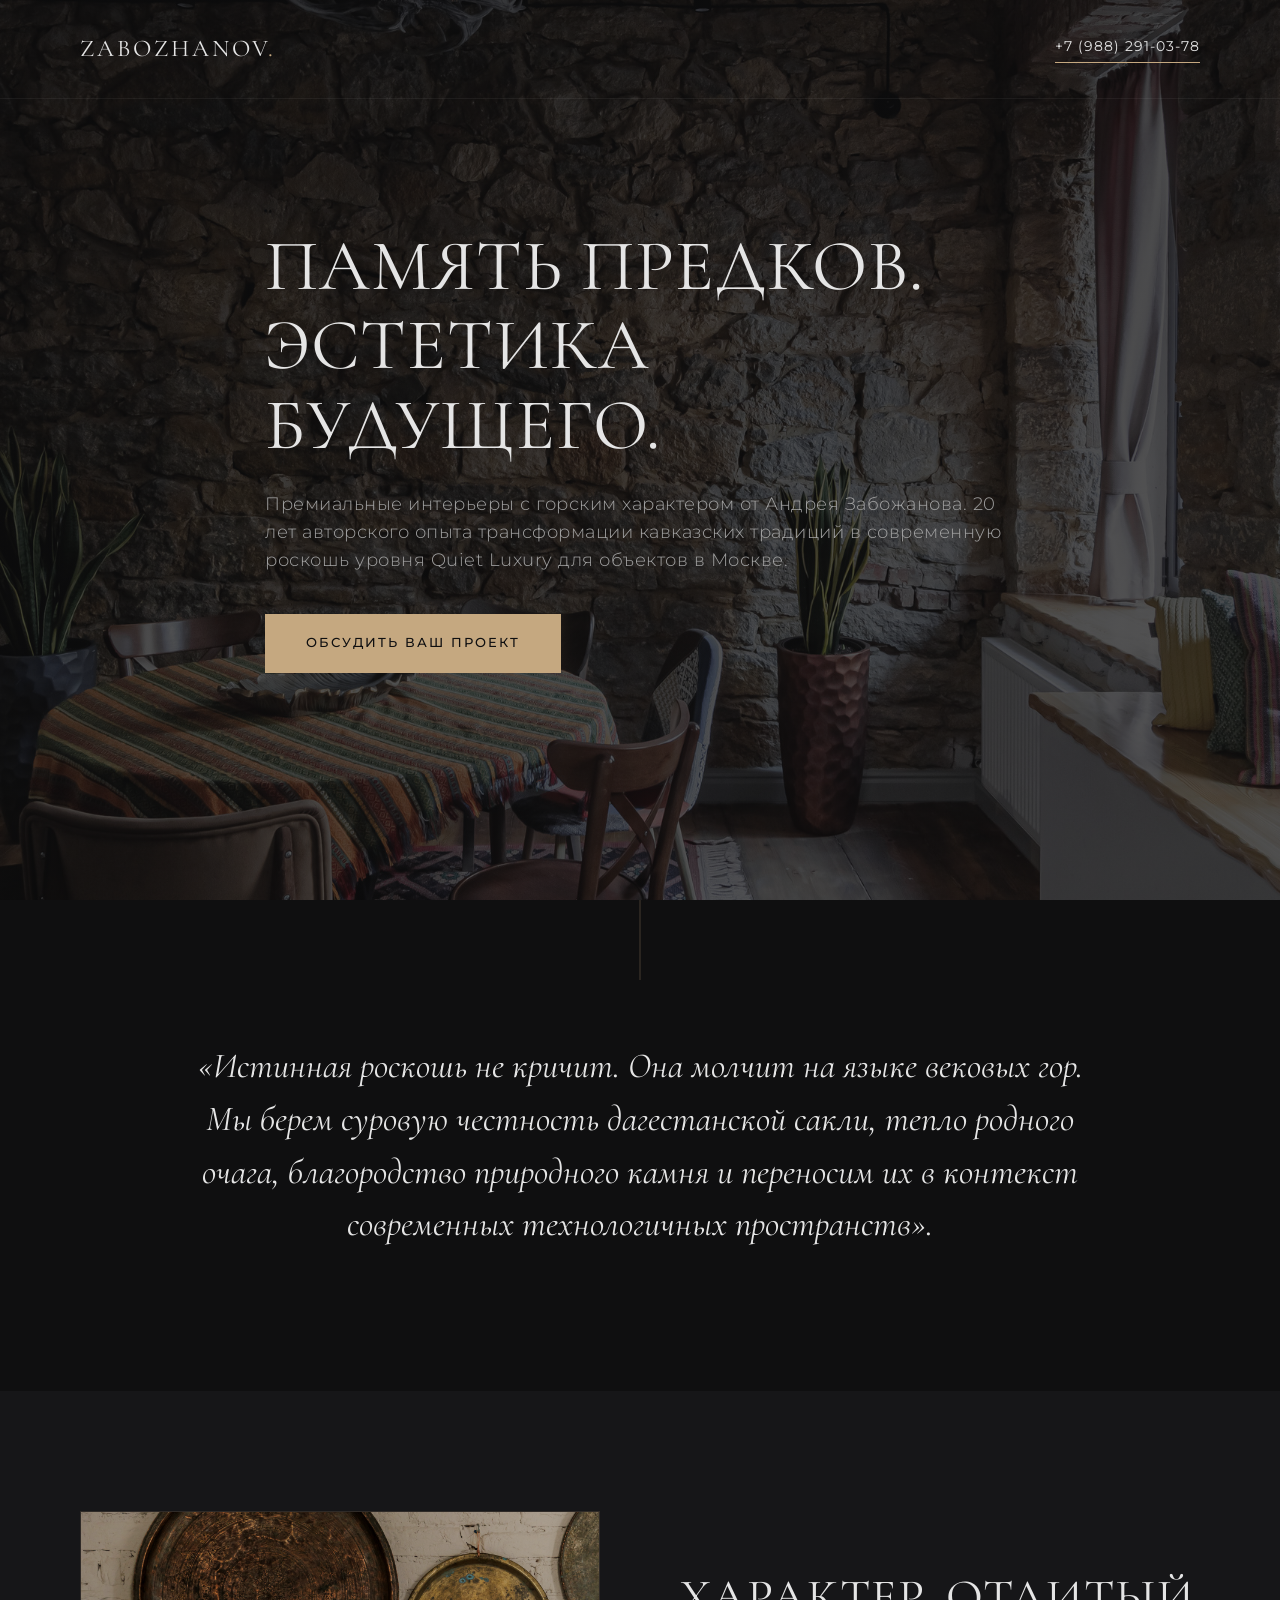
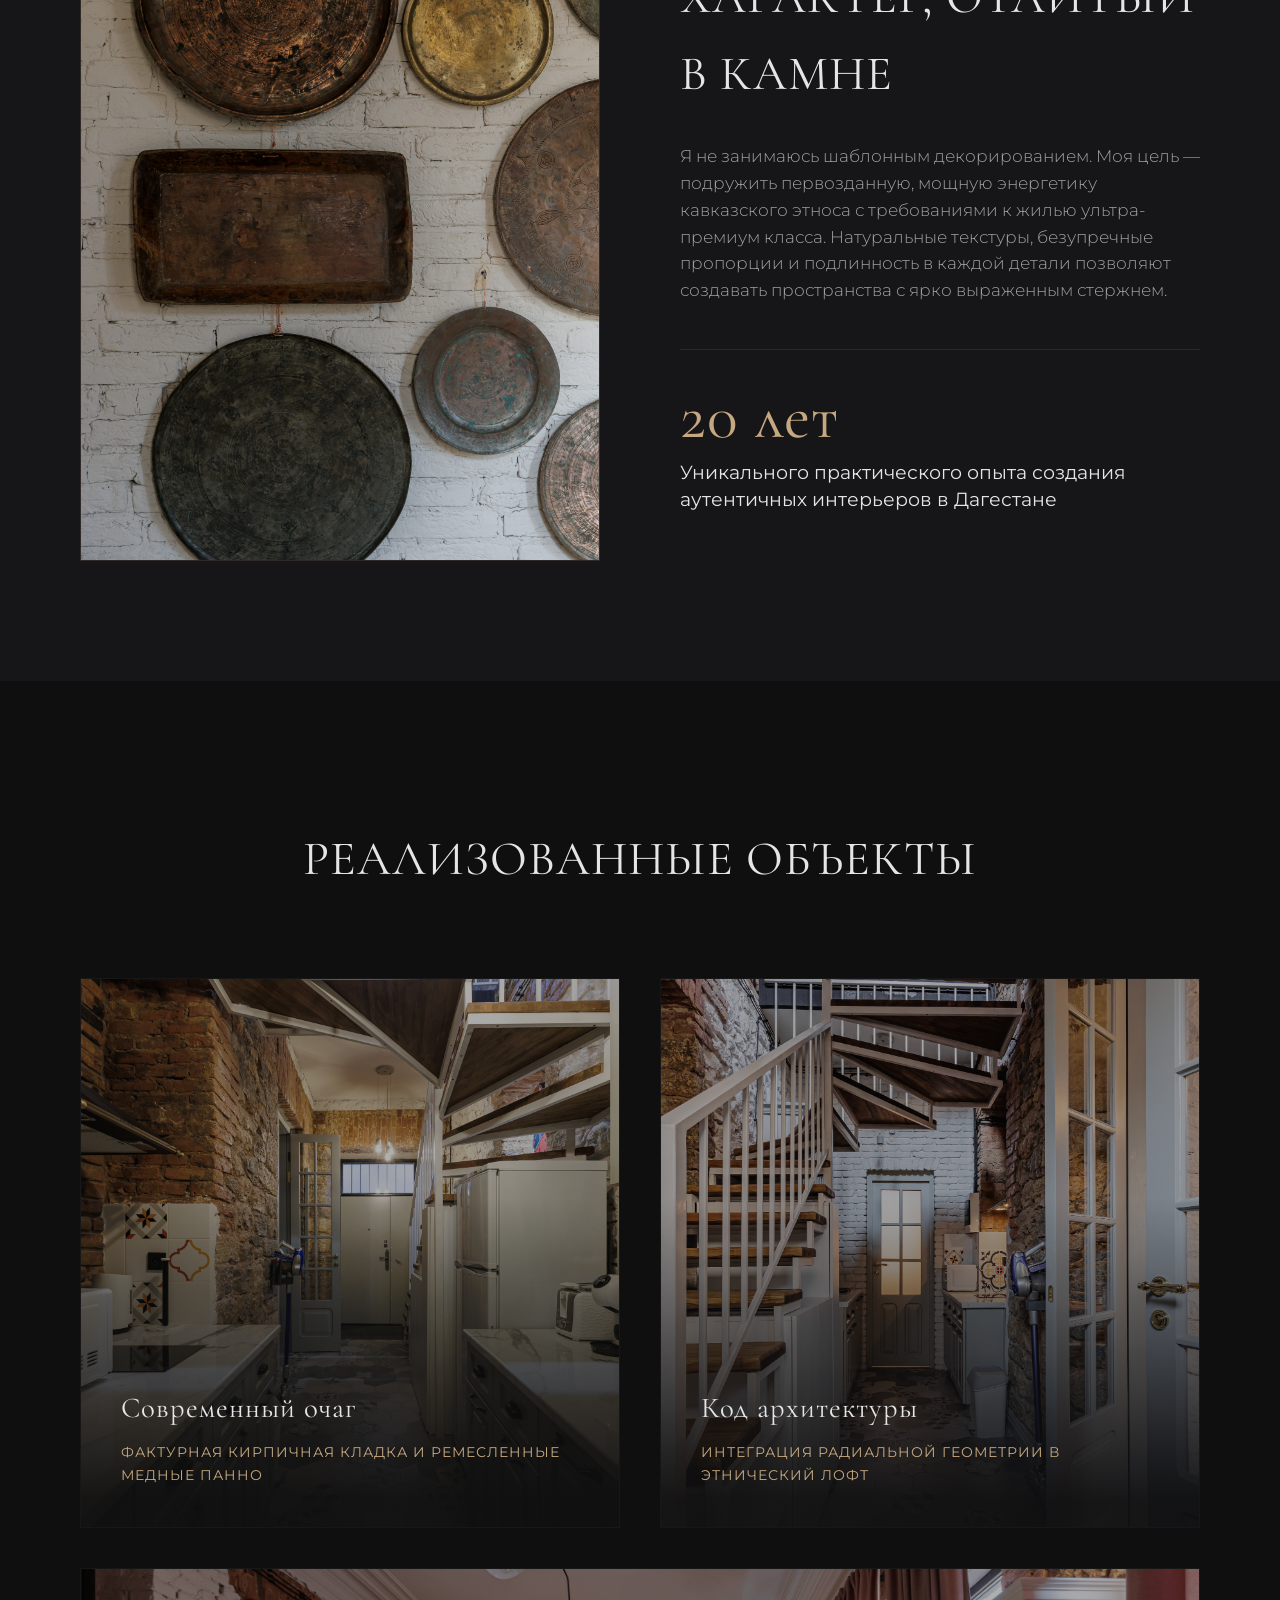
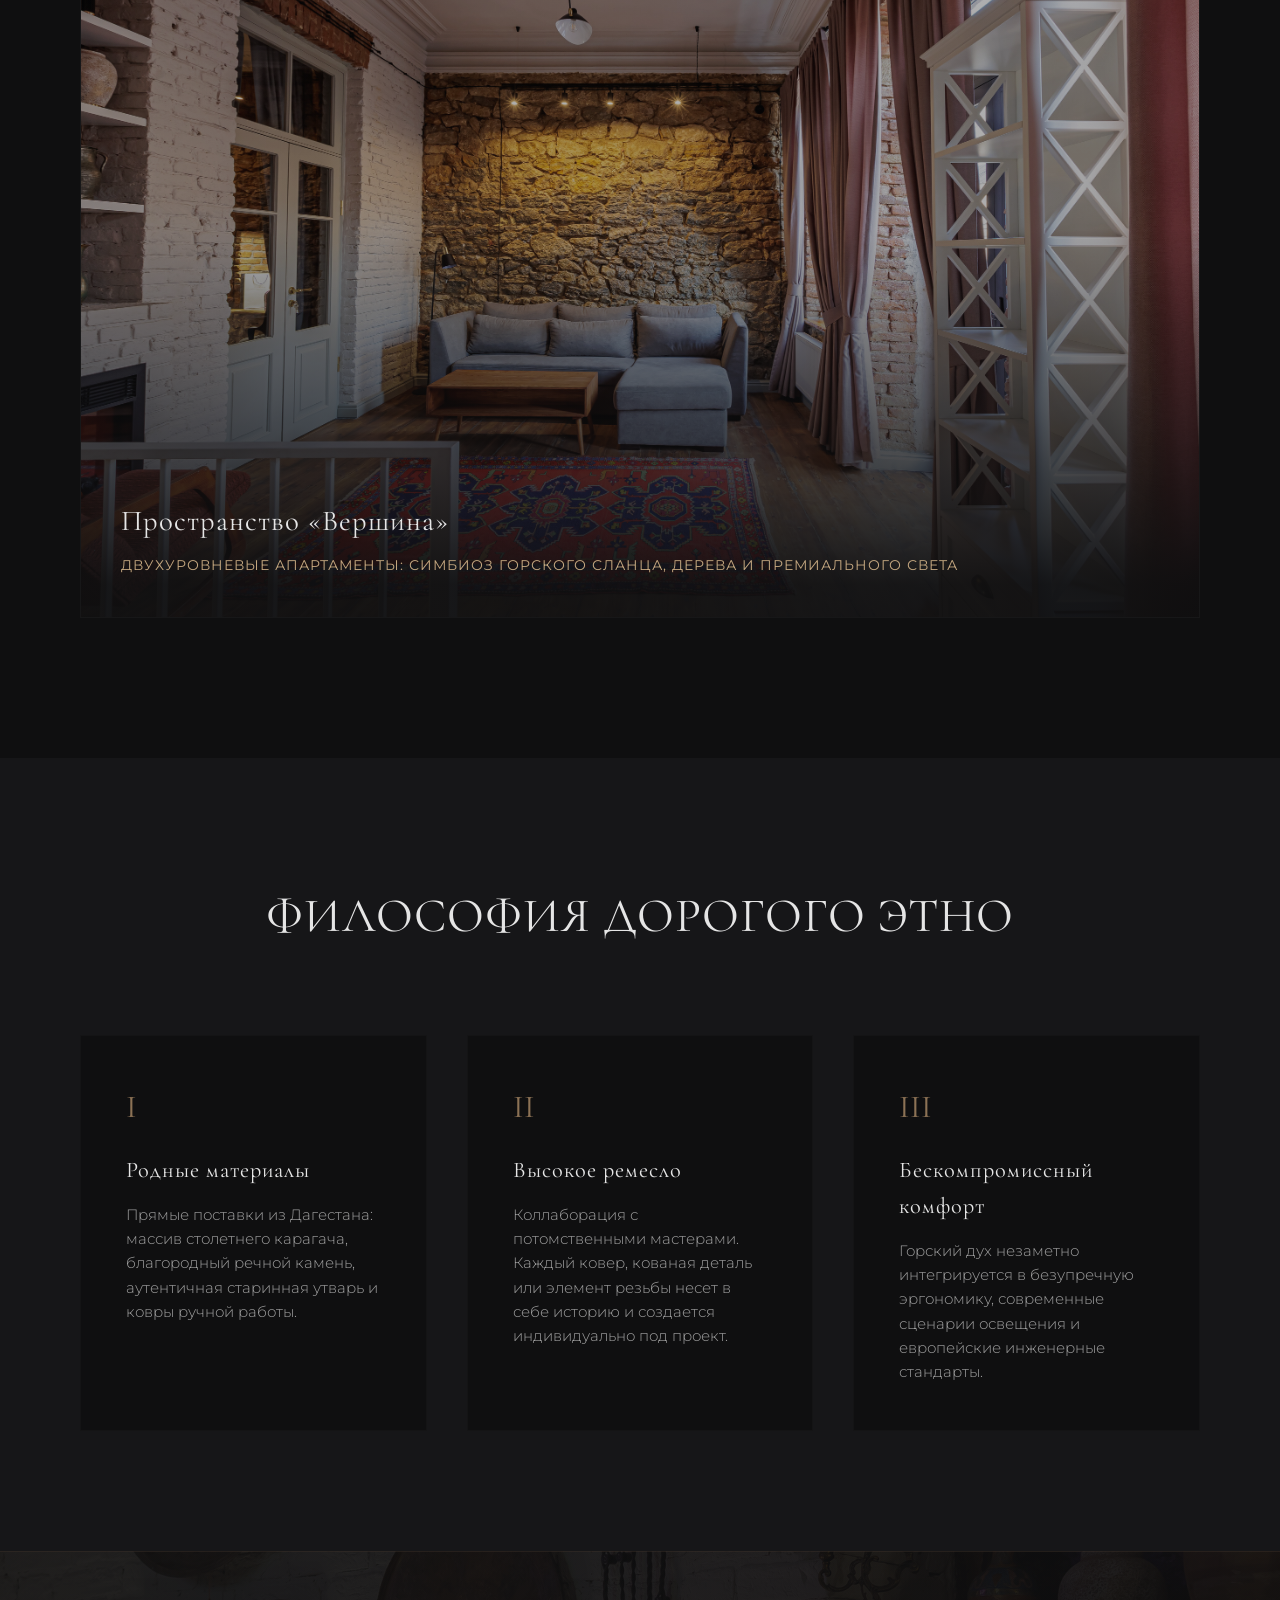
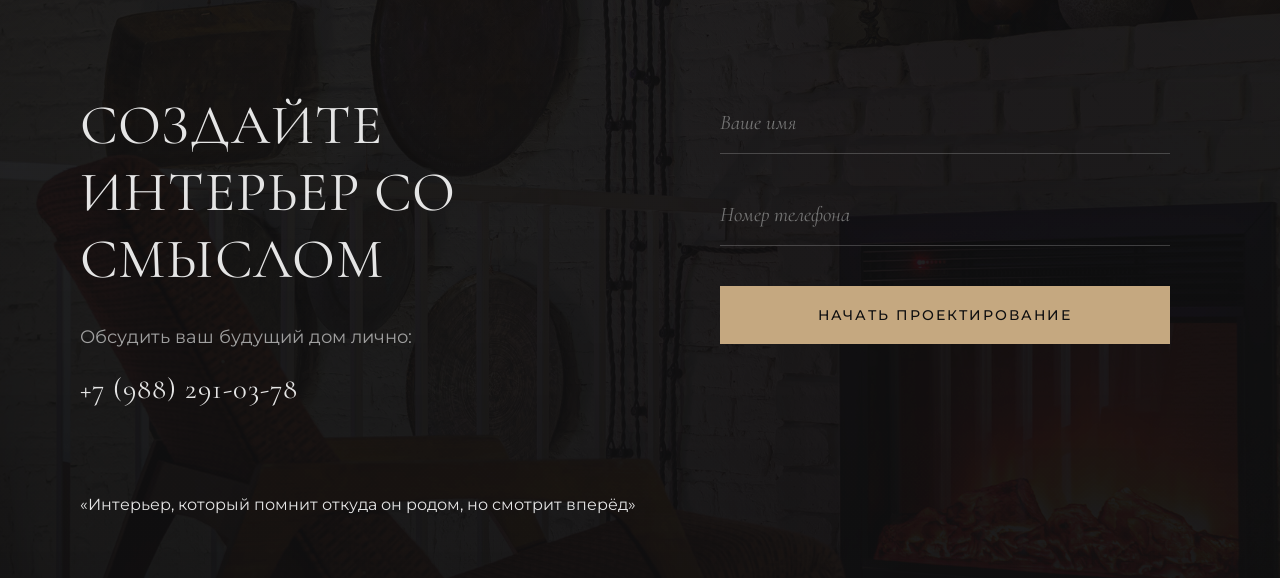
==== index.html @ fe98d7d3 "Update index.html" ====
<!DOCTYPE html>
<html lang="ru">
<head>
    <meta charset="UTF-8">
    <meta name="viewport" content="width=device-width, initial-scale=1.0">
    <title>Андрей Забожанов | Премиальные интерьеры с горским характером</title>
    <link rel="stylesheet" href="styles.css">
</head>
<body>

    <header>
        <div class="container header-container">
            <div class="logo">Zabozhanov<span>.</span></div>
            <a href="tel:+79882910378" class="nav-phone">+7 (988) 291-03-78</a>
        </div>
    </header>

    <section class="hero">
        <div class="container">
            <div class="hero-content">
                <h1>Память предков.<br>Эстетика будущего.</h1>
                <p>Премиальные интерьеры с горским характером от Андрея Забожанова. 20 лет авторского опыта трансформации кавказских традиций в современную роскошь уровня Quiet Luxury для объектов в Москве.</p>
                <a href="#contact" class="btn">Обсудить ваш проект</a>
            </div>
        </div>
    </section>

    <section class="manifesto reveal">
        <div class="container">
            <p class="manifesto-text">
                «Истинная роскошь не кричит. Она молчит на языке вековых гор. Мы берем суровую честность дагестанской сакли, тепло родного очага, благородство природного камня и переносим их в контекст современных технологичных пространств».
            </p>
        </div>
    </section>

    <section class="about reveal">
        <div class="container">
            <div class="about-grid">
                <img src="about.jpg" alt="Интерьер от Андрея Забожанова" class="about-img">
                <div class="about-info">
                    <h2>Характер, отлитый в камне</h2>
                    <p>Я не занимаюсь шаблонным декорированием. Моя цель — подружить первозданную, мощную энергетику кавказского этноса с требованиями к жилью ультра-премиум класса. Натуральные текстуры, безупречные пропорции и подлинность в каждой детали позволяют создавать пространства с ярко выраженным стержнем.</p>

                    <div class="single-stat-box">
                        <h3>20 лет</h3>
                        <p>Уникального практического опыта создания аутентичных интерьеров в Дагестане</p>
                    </div>
                </div>
            </div>
        </div>
    </section>

    <section class="portfolio reveal">
        <div class="container">
            <h2 class="section-title">Реализованные объекты</h2>
            <div class="portfolio-grid">

                <div class="portfolio-item">
                    <img src="portfolio1.jpg" alt="Зона отдыха с камином" class="portfolio-img">
                    <div class="portfolio-overlay">
                        <h3>Современный очаг</h3>
                        <p>Фактурная кирпичная кладка и ремесленные медные панно</p>
                    </div>
                </div>

                <div class="portfolio-item">
                    <img src="portfolio2.jpg" alt="Архитектурные решения" class="portfolio-img">
                    <div class="portfolio-overlay">
                        <h3>Код архитектуры</h3>
                        <p>Интеграция радиальной геометрии в этнический лофт</p>
                    </div>
                </div>

                <div class="portfolio-item wide">
                    <img src="portfolio3.jpg" alt="Премиальная гостиная этно" class="portfolio-img">
                    <div class="portfolio-overlay">
                        <h3>Пространство «Вершина»</h3>
                        <p>Двухуровневые апартаменты: симбиоз горского сланца, дерева и премиального света</p>
                    </div>
                </div>

            </div>
        </div>
    </section>

    <section class="values reveal">
        <div class="container">
            <h2 class="section-title">Философия дорогого этно</h2>
            <div class="values-grid">

                <div class="value-card">
                    <span class="value-number">I</span>
                    <h3>Родные материалы</h3>
                    <p>Прямые поставки из Дагестана: массив столетнего карагача, благородный речной камень, аутентичная старинная утварь и ковры ручной работы.</p>
                </div>

                <div class="value-card">
                    <span class="value-number">II</span>
                    <h3>Высокое ремесло</h3>
                    <p>Коллаборация с потомственными мастерами. Каждый ковер, кованая деталь или элемент резьбы несет в себе историю и создается индивидуально под проект.</p>
                </div>

                <div class="value-card">
                    <span class="value-number">III</span>
                    <h3>Бескомпромиссный комфорт</h3>
                    <p>Горский дух незаметно интегрируется в безупречную эргономику, современные сценарии освещения и европейские инженерные стандарты.</p>
                </div>

            </div>
        </div>
    </section>

    <footer id="contact">
        <div class="container">
            <div class="footer-grid">
                <div class="footer-info">
                    <h2>Создайте интерьер со смыслом</h2>
                    <div class="footer-contacts">
                        <p>Обсудить ваш будущий дом лично:</p>
                        <a href="tel:+79882910378">+7 (988) 291-03-78</a>
                    </div>
                </div>
                <div>
    <form id="premium-form" method="POST" style="max-width: 450px; margin: 0 auto;">
        
        <input type="hidden" name="access_key" value="5334822f-d3ac-469e-932e-a70b99a24fa6">
        <input type="hidden" name="subject" value="Новая заявка с этно-лендинга Забожанова">
        <input type="checkbox" name="botcheck" style="display: none;">

        <div style="margin-bottom: 30px; position: relative;">
            <input type="text" name="Имя" placeholder="Ваше имя" required
                   style="width: 100%; padding: 18px 0; background: transparent !important; border: none !important; border-bottom: 1px solid rgba(255,255,255,0.2) !important; color: #e5e5e5 !important; font-family: 'Cormorant Garamond', Georgia, serif; font-size: 1.3rem; font-style: italic; outline: none !important; box-shadow: none !important; border-radius: 0 !important;">
        </div>

        <div style="margin-bottom: 40px; position: relative;">
            <input type="tel" name="Телефон" placeholder="Номер телефона" required
                   style="width: 100%; padding: 18px 0; background: transparent !important; border: none !important; border-bottom: 1px solid rgba(255,255,255,0.2) !important; color: #e5e5e5 !important; font-family: 'Cormorant Garamond', Georgia, serif; font-size: 1.3rem; font-style: italic; outline: none !important; box-shadow: none !important; border-radius: 0 !important;">
        </div>

        <div style="margin-top: 40px;">
            <button type="submit" id="submit-btn" 
                    style="display: inline-block; width: 100%; padding: 20px 40px; background-color: #c5a880; color: #0f0f10; font-family: 'Montserrat', sans-serif; font-weight: 500; letter-spacing: 2px; text-transform: uppercase; font-size: 0.85rem; border: 1px solid #c5a880; cursor: pointer; transition: all 0.3s ease; border-radius: 0 !important;">
                Начать проектирование
            </button>
        </div>
    </form>
    
    <div id="form-result" class="form-result" style="display: none; font-size: 1.1rem; color: #c5a880; font-family: 'Cormorant Garamond', serif; border: 1px dashed #c5a880; padding: 20px; text-align: center; margin-top: 20px; letter-spacing: 1px;"></div>
</div>
            </div>
            <div class="copyright">
                «Интерьер, который помнит откуда он родом, но смотрит вперёд»
            </div>
        </div>
    </footer>
    <script src="script.js"></script>
</body>
</html>
---- styles.css ----
/* --- ПЕРЕМЕННЫЕ И ШРИФТЫ --- */

@import url('https://fonts.googleapis.com/css2?family=Cormorant+Garamond:ital,wght@0,400;0,600;1,400&family=Montserrat:wght@300;400;500&display=swap');

:root {
    --bg-dark: #0f0f10;
    --bg-light: #161618;
    --accent-gold: #c5a880;
    --accent-bronze: #8c7255;
    --text-light: #e5e5e5;
    --text-muted: #a0a0a0;
    --font-serif: 'Cormorant Garamond', Georgia, serif;
    --font-sans: 'Montserrat', sans-serif;
    --transition: all 0.6s cubic-bezier(0.25, 1, 0.5, 1);
}

/* --- ОБЩИЕ СТИЛИ --- */
* {
    box-sizing: border-box;
    margin: 0;
    padding: 0;
}

html {
    scroll-behavior: smooth;
    background-color: var(--bg-dark);
    color: var(--text-light);
    font-family: var(--font-sans);
    overflow-x: hidden;
}

body {
    line-height: 1.6;
}

h1, h2, h3 {
    font-family: var(--font-serif);
    font-weight: 400;
    letter-spacing: 1px;
}

a {
    color: inherit;
    text-decoration: none;
    transition: var(--transition);
}

.container {
    max-width: 1200px;
    margin: 0 auto;
    padding: 0 40px;
}

/* --- ЭФФЕКТ ПОЯВЛЕНИЯ ПРИ СКРОЛЛЕ --- */
.reveal {
    opacity: 0;
    transform: translateY(40px);
    transition: var(--transition);
}

.reveal.active {
    opacity: 1;
    transform: translateY(0);
}

/* --- ШАПКА САЙТА (HEADER) --- */
header {
    position: absolute;
    top: 0;
    left: 0;
    width: 100%;
    z-index: 100;
    padding: 30px 0;
    border-bottom: 1px solid rgba(255, 255, 255, 0.05);
}

.header-container {
    display: flex;
    justify-content: space-between;
    align-items: center;
}

.logo {
    font-family: var(--font-serif);
    font-size: 1.5rem;
    letter-spacing: 3px;
    text-transform: uppercase;
}

.logo span {
    color: var(--accent-gold);
}

.nav-phone {
    font-size: 0.9rem;
    letter-spacing: 1px;
    border-bottom: 1px solid var(--accent-gold);
    padding-bottom: 4px;
}

.nav-phone:hover {
    color: var(--accent-gold);
    border-color: transparent;
}

/* --- ГЛАВНЫЙ ЭКРАН (HERO) --- */
.hero {
    height: 100vh;
    min-height: 700px;
    position: relative;
    display: flex;
    align-items: center;
    background: linear-gradient(rgba(15, 15, 16, 0.75), rgba(15, 15, 16, 0.7)),
                url('hero.jpg') center/cover no-repeat;
}

.hero-content {
    max-width: 750px;
}

.hero h1 {
    font-size: 4.5rem;
    line-height: 1.1;
    margin-bottom: 25px;
    text-transform: uppercase;
}

.hero p {
    font-size: 1.1rem;
    color: var(--text-muted);
    margin-bottom: 40px;
    font-weight: 300;
    letter-spacing: 0.5px;
}

.btn {
    display: inline-block;
    padding: 18px 40px;
    background-color: var(--accent-gold);
    color: var(--bg-dark);
    font-weight: 500;
    letter-spacing: 2px;
    text-transform: uppercase;
    font-size: 0.8rem;
    border: 1px solid var(--accent-gold);
    cursor: pointer;
    transition: var(--transition);
}

.btn:hover {
    background-color: transparent;
    color: var(--accent-gold);
}

/* --- СЕКЦИЯ: МАНИФЕСТ --- */
.manifesto {
    padding: 140px 0;
    background-color: var(--bg-dark);
    text-align: center;
    position: relative;
}

.manifesto::before {
    content: "";
    position: absolute;
    top: 0;
    left: 50%;
    transform: translateX(-50%);
    width: 1px;
    height: 80px;
    background-color: rgba(197, 168, 128, 0.3);
}

.manifesto-text {
    font-family: var(--font-serif);
    font-size: 2.2rem;
    line-height: 1.5;
    max-width: 900px;
    margin: 0 auto;
    color: var(--text-light);
    font-style: italic;
}

/* --- СЕКЦИЯ: О ДИЗАЙНЕРЕ --- */
.about {
    padding: 120px 0;
    background-color: var(--bg-light);
}

.about-grid {
    display: grid;
    grid-template-columns: 1fr 1fr;
    gap: 80px;
    align-items: center;
}

.about-img {
    width: 100%;
    height: 650px;
    object-fit: cover;
    filter: contrast(105%) brightness(90%) saturate(85%);
    border: 1px solid rgba(213, 168, 128, 0.15);
}

.about-info h2 {
    font-size: 3rem;
    margin-bottom: 30px;
    text-transform: uppercase;
}

.about-info p {
    color: var(--text-muted);
    margin-bottom: 45px;
    font-size: 1.05rem;
    font-weight: 300;
}

/* КРУПНЫЙ БЛОК ОПЫТА */
.single-stat-box {
    border-top: 1px solid rgba(255, 255, 255, 0.08);
    padding-top: 35px;
}

.single-stat-box h3 {
    font-size: 4rem;
    color: var(--accent-gold);
    line-height: 1;
    margin-bottom: 10px;
}

.single-stat-box p {
    font-size: 1.2rem;
    color: var(--text-light);
    line-height: 1.4;
    font-weight: 400;
    margin-bottom: 0;
}

/* --- СЕКЦИЯ: ПОРТФОЛИО (ГАЛЕРЕЯ) --- */
.portfolio {
    padding: 140px 0;
    background-color: var(--bg-dark);
}

.section-title {
    font-size: 3rem;
    text-align: center;
    text-transform: uppercase;
    margin-bottom: 80px;
}

.portfolio-grid {
    display: grid;
    grid-template-columns: repeat(2, 1fr);
    gap: 40px;
}

.portfolio-item {
    position: relative;
    overflow: hidden;
    height: 550px;
    border: 1px solid rgba(255,255,255,0.03);
}

.portfolio-item.wide {
    grid-column: span 2;
    height: 650px;
}

.portfolio-img {
    width: 100%;
    height: 100%;
    object-fit: cover;
    filter: brightness(85%) saturate(90%);
    transition: var(--transition);
}

.portfolio-overlay {
    position: absolute;
    top: 0;
    left: 0;
    width: 100%;
    height: 100%;
    background: linear-gradient(to top, rgba(15,15,16,0.95) 5%, rgba(15,15,16,0.2) 60%);
    display: flex;
    flex-direction: column;
    justify-content: flex-end;
    padding: 40px;
}

.portfolio-item:hover .portfolio-img {
    transform: scale(1.03);
    filter: brightness(95%) saturate(100%);
}

.portfolio-overlay h3 {
    font-size: 1.8rem;
    margin-bottom: 10px;
}

.portfolio-overlay p {
    font-size: 0.9rem;
    color: var(--accent-gold);
    text-transform: uppercase;
    letter-spacing: 1px;
}

/* --- СЕКЦИЯ: ЦЕННОСТИ --- */
.values {
    padding: 120px 0;
    background-color: var(--bg-light);
}

.values-grid {
    display: grid;
    grid-template-columns: repeat(3, 1fr);
    gap: 40px;
}

.value-card {
    padding: 45px;
    border: 1px solid rgba(255, 255, 255, 0.02);
    background-color: var(--bg-dark);
    transition: var(--transition);
}

.value-card:hover {
    border-color: var(--accent-gold);
}

.value-number {
    font-family: var(--font-serif);
    font-size: 2rem;
    color: var(--accent-bronze);
    margin-bottom: 20px;
    display: block;
}

.value-card h3 {
    font-size: 1.4rem;
    margin-bottom: 15px;
    letter-spacing: 1px;
}

.value-card p {
    color: var(--text-muted);
    font-size: 0.95rem;
    font-weight: 300;
}

/* --- СЕКЦИЯ: КОНТАКТЫ И ФУТЕР --- */
footer {
    padding: 140px 0 60px 0;
    background: linear-gradient(rgba(15, 15, 16, 0.9), rgba(15, 15, 16, 0.95)),
                url('footer_bg.jpg') center/cover no-repeat;
    border-top: 1px solid rgba(213, 168, 128, 0.1);
}

.footer-grid {
    display: grid;
    grid-template-columns: 1fr 1fr;
    gap: 100px;
    margin-bottom: 80px;
}

.footer-info h2 {
    font-size: 3.5rem;
    line-height: 1.2;
    margin-bottom: 30px;
    text-transform: uppercase;
}

.footer-contacts p {
    font-size: 1.1rem;
    margin-bottom: 15px;
    color: var(--text-muted);
}

.footer-contacts a {
    color: var(--text-light);
    font-size: 1.8rem;
    font-family: var(--font-serif);
    letter-spacing: 1px;
}

.footer-contacts a:hover {
    color: var(--accent-gold);
}

/* ФОРМА ОБРАТНОЙ СВЯЗИ */
.form-group {
    margin-bottom: 18px;
}

.form-input {
    width: 100%;
    min-height: 58px;
    padding: 16px 18px;
    border: 1px solid rgba(197, 168, 128, 0.45);
    border-radius: 0;
    background: rgba(15, 15, 16, 0.55);
    color: var(--text-light);
    font-family: var(--font-sans);
    font-size: 1rem;
    font-weight: 300;
    letter-spacing: 0.4px;
    outline: none;
    transition: var(--transition);
}

.form-input::placeholder {
    color: rgba(229, 229, 229, 0.62);
}

.form-input:focus {
    border-color: var(--accent-gold);
    background: rgba(15, 15, 16, 0.82);
}

.footer-grid form .btn {
    width: 100%;
    text-align: center;
}

.form-result {
    margin-top: 20px;
    color: var(--accent-gold);
    font-size: 0.95rem;
}

.botcheck {
    display: none;
}

.form-submit-group {
    margin-top: 40px;
}

/* --- АДАПТИВНОСТЬ ПОД МОБИЛЬНЫЕ --- */
@media (max-width: 992px) {
    .about-grid, .footer-grid {
        grid-template-columns: 1fr;
        gap: 50px;
    }
    .portfolio-grid {
        grid-template-columns: 1fr;
    }
    .portfolio-item.wide {
        grid-column: span 1;
        height: 550px;
    }
    .values-grid {
        grid-template-columns: 1fr;
        gap: 20px;
    }
    .hero h1 {
        font-size: 2.8rem;
    }
    .manifesto-text {
        font-size: 1.6rem;
    }
    .about-img {
        height: 450px;
    }
    .footer-info h2 {
        font-size: 2.5rem;
    }
    .single-stat-box h3 {
        font-size: 3.5rem;
    }
}
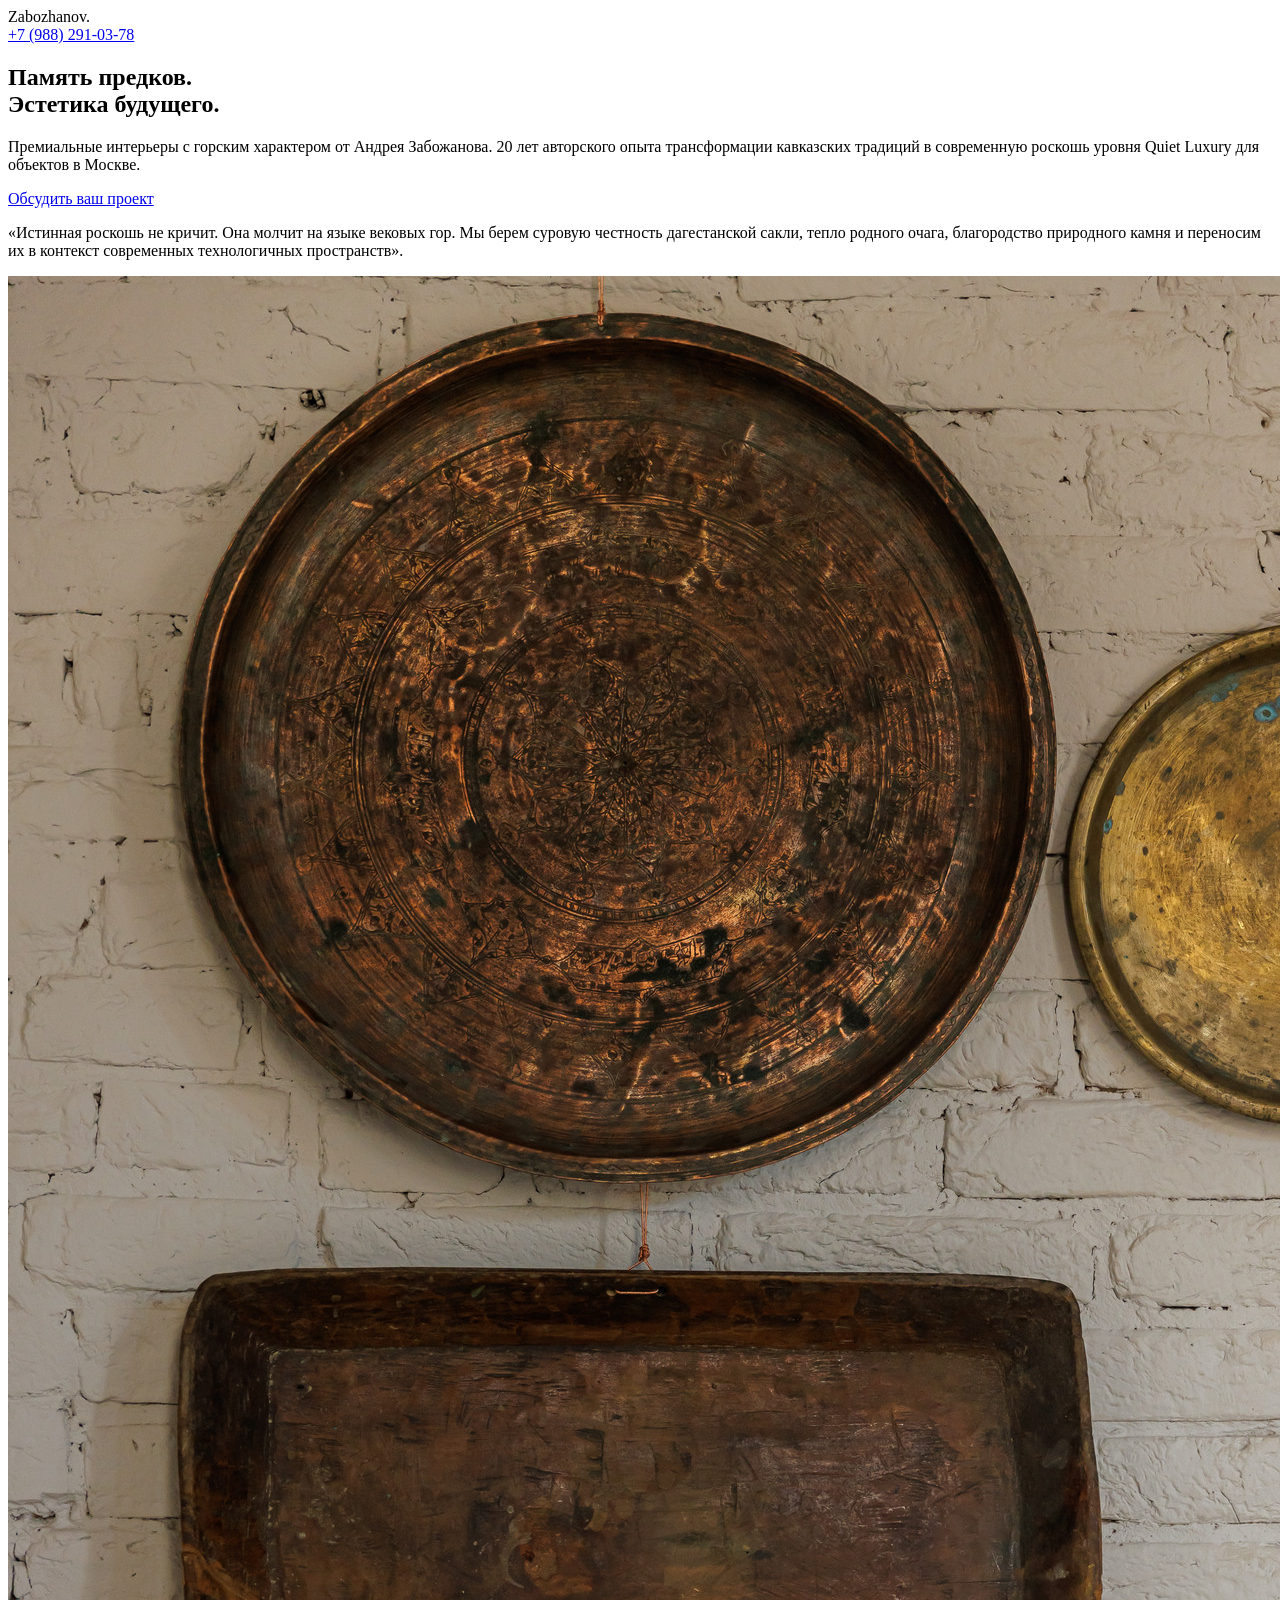
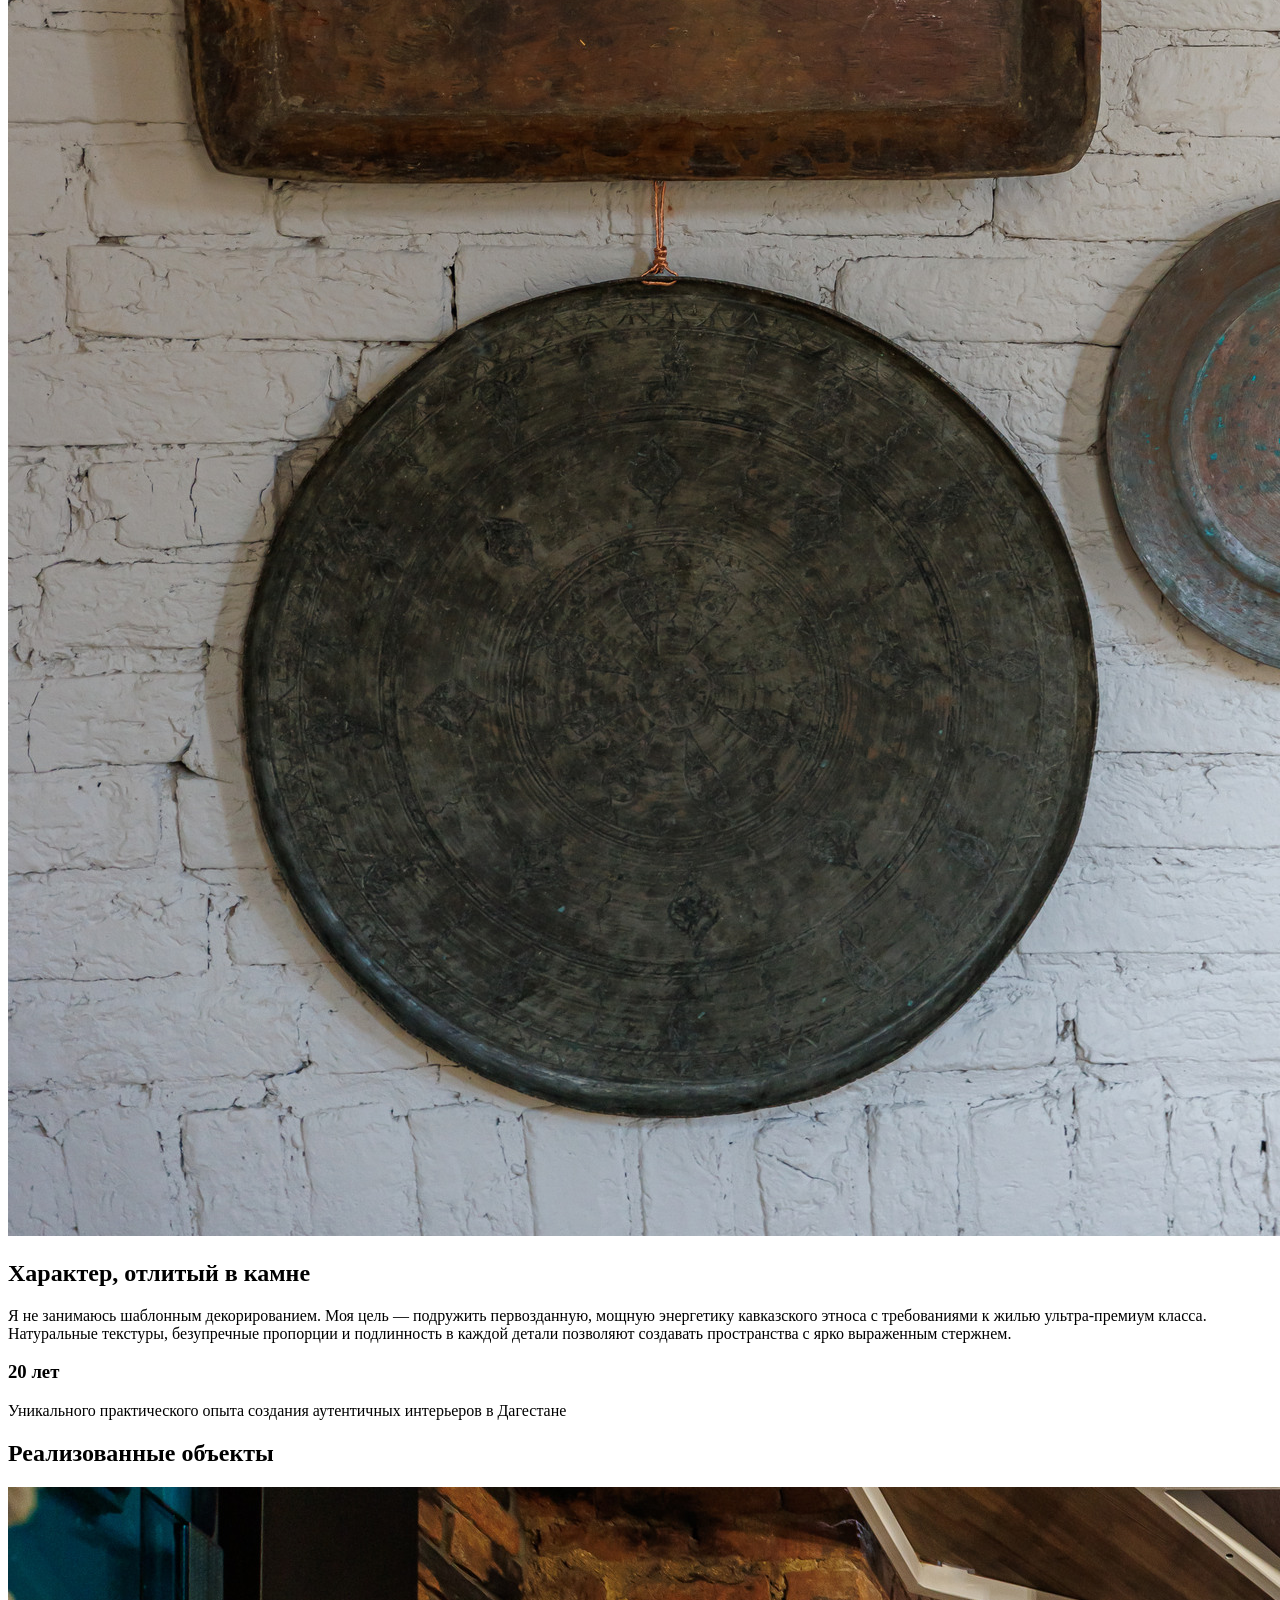
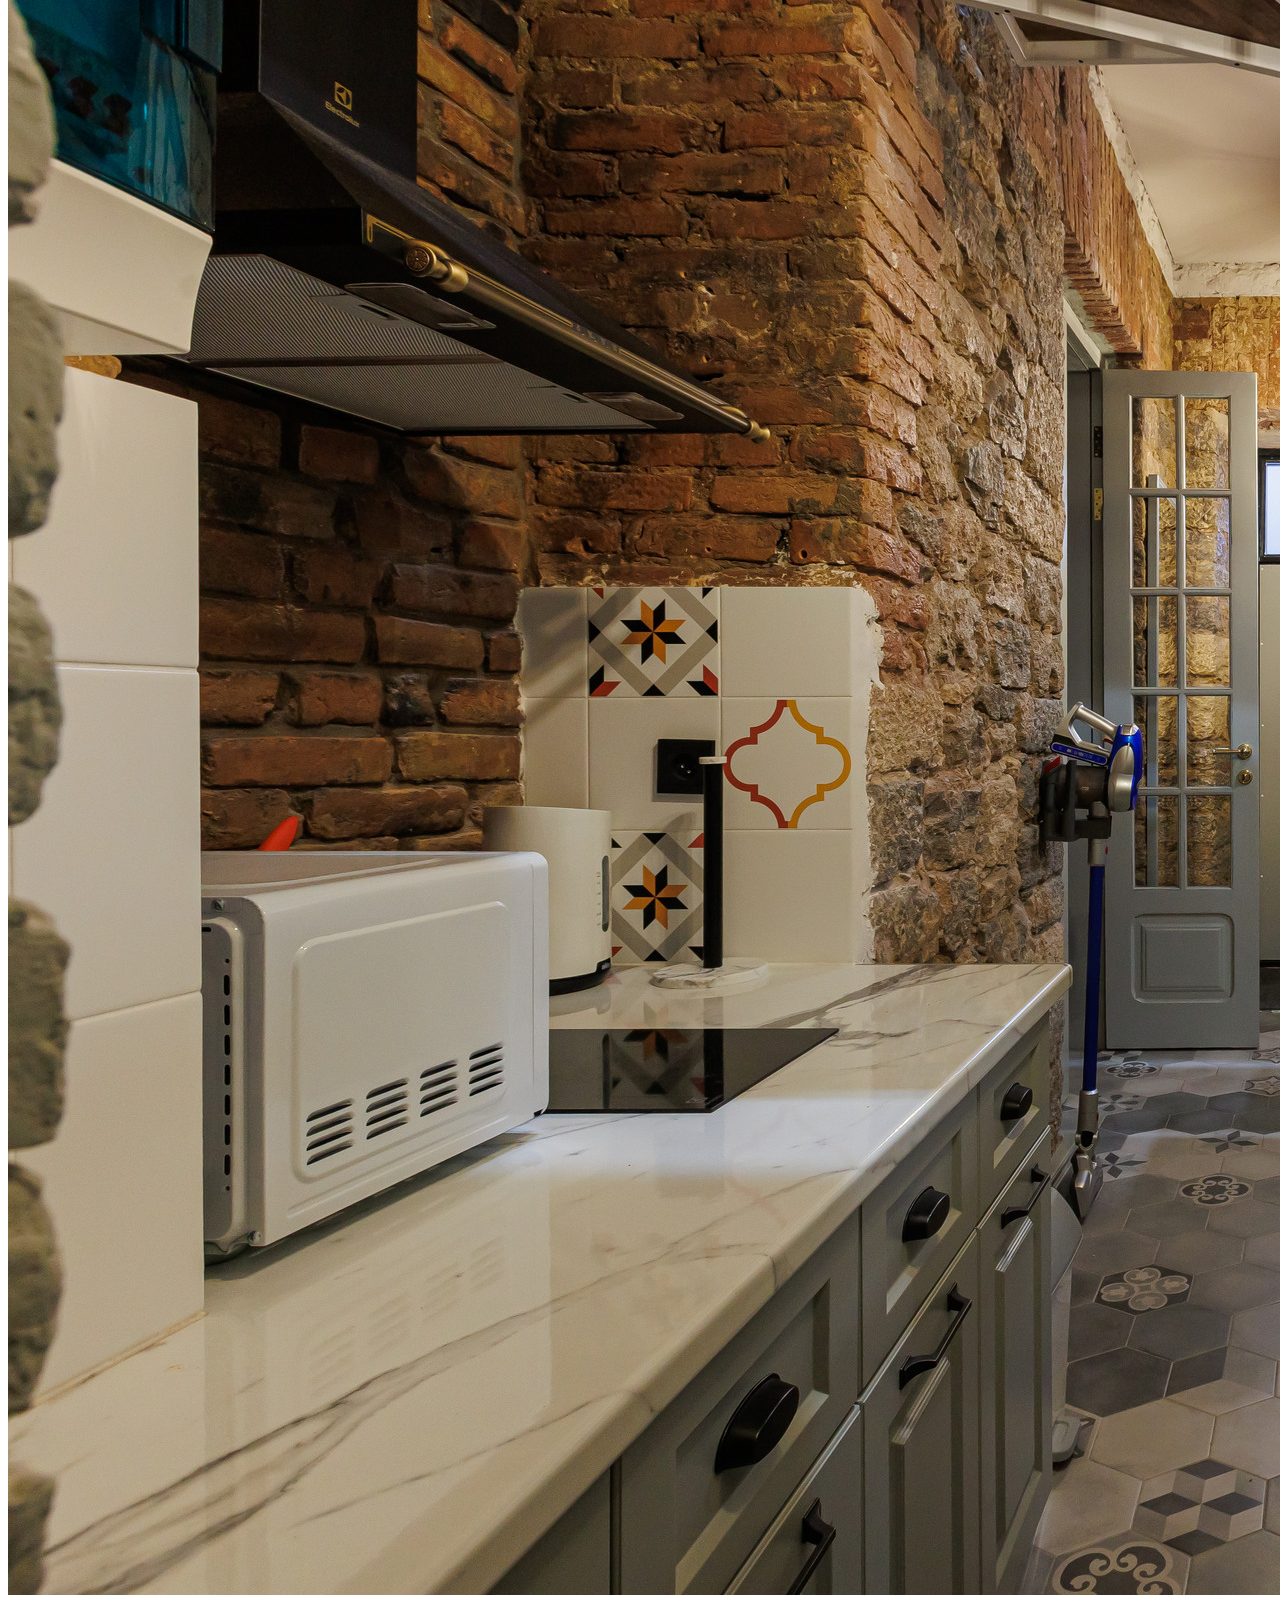
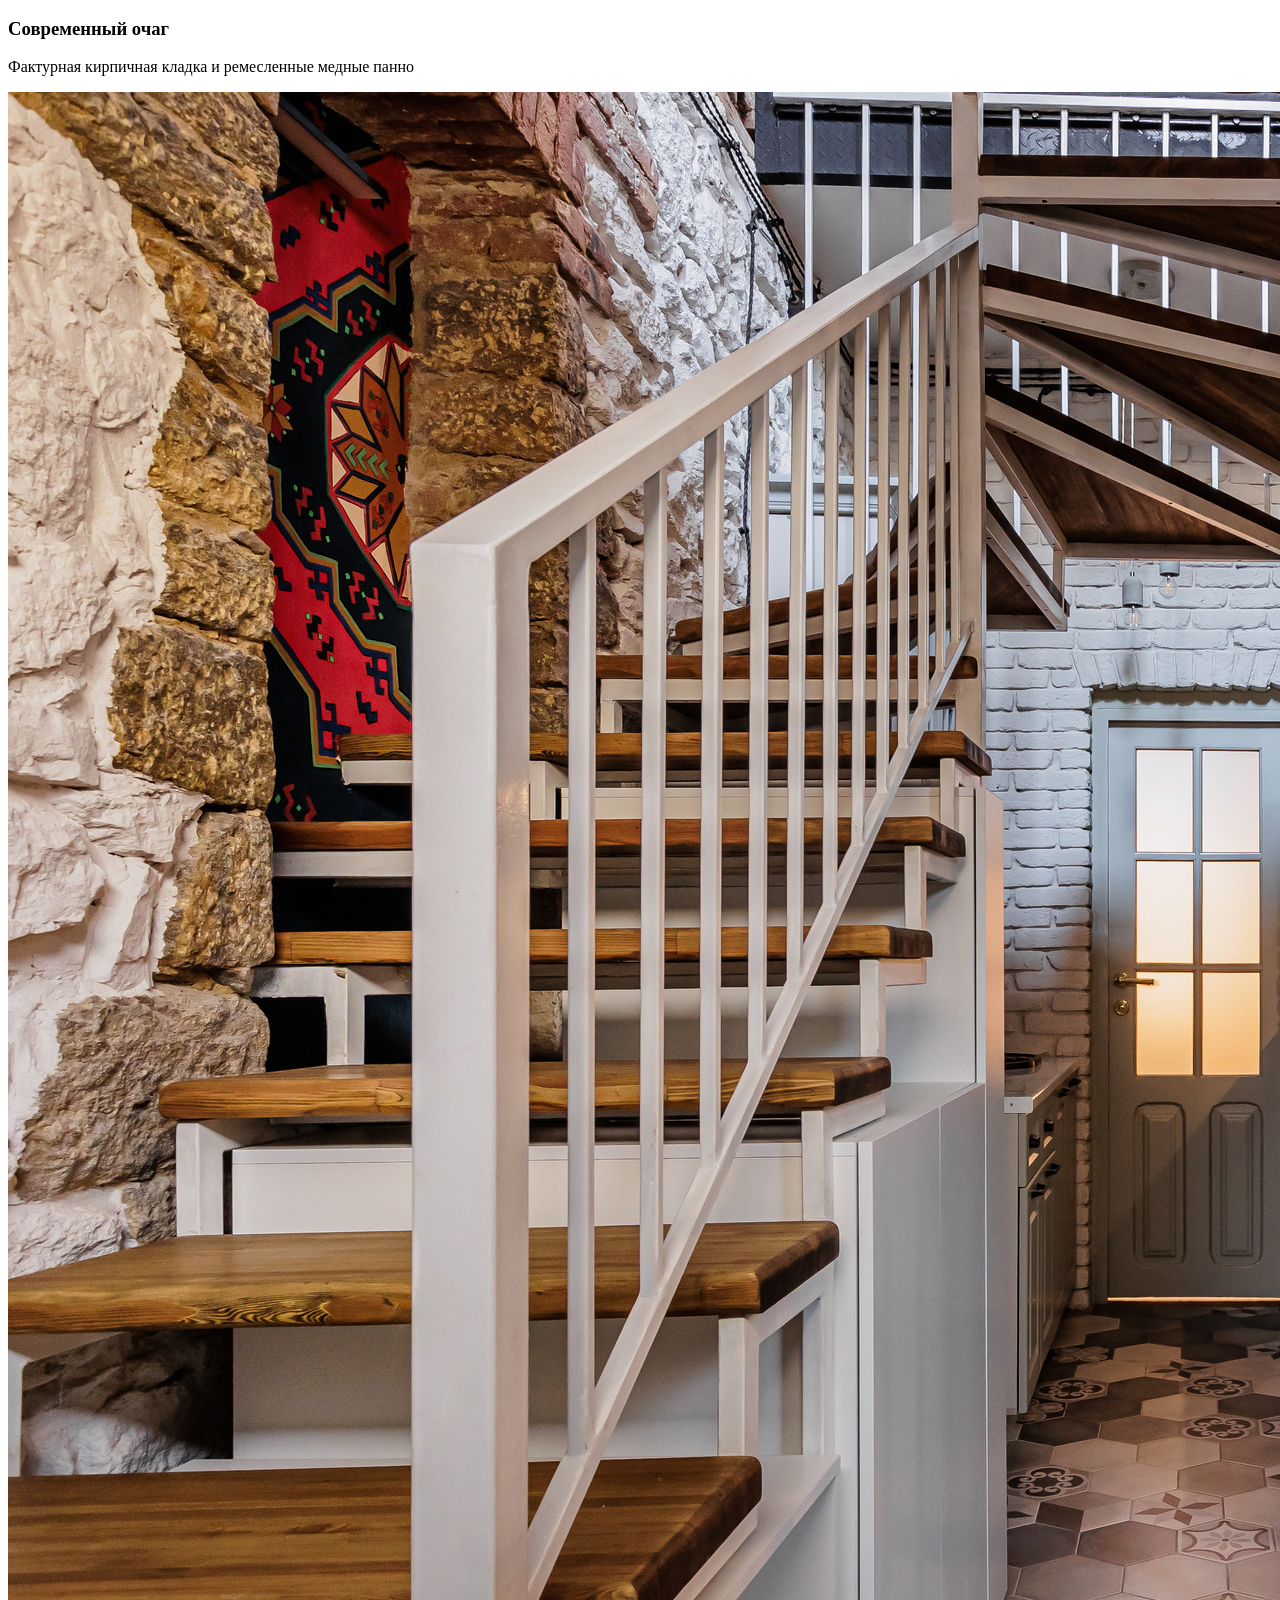
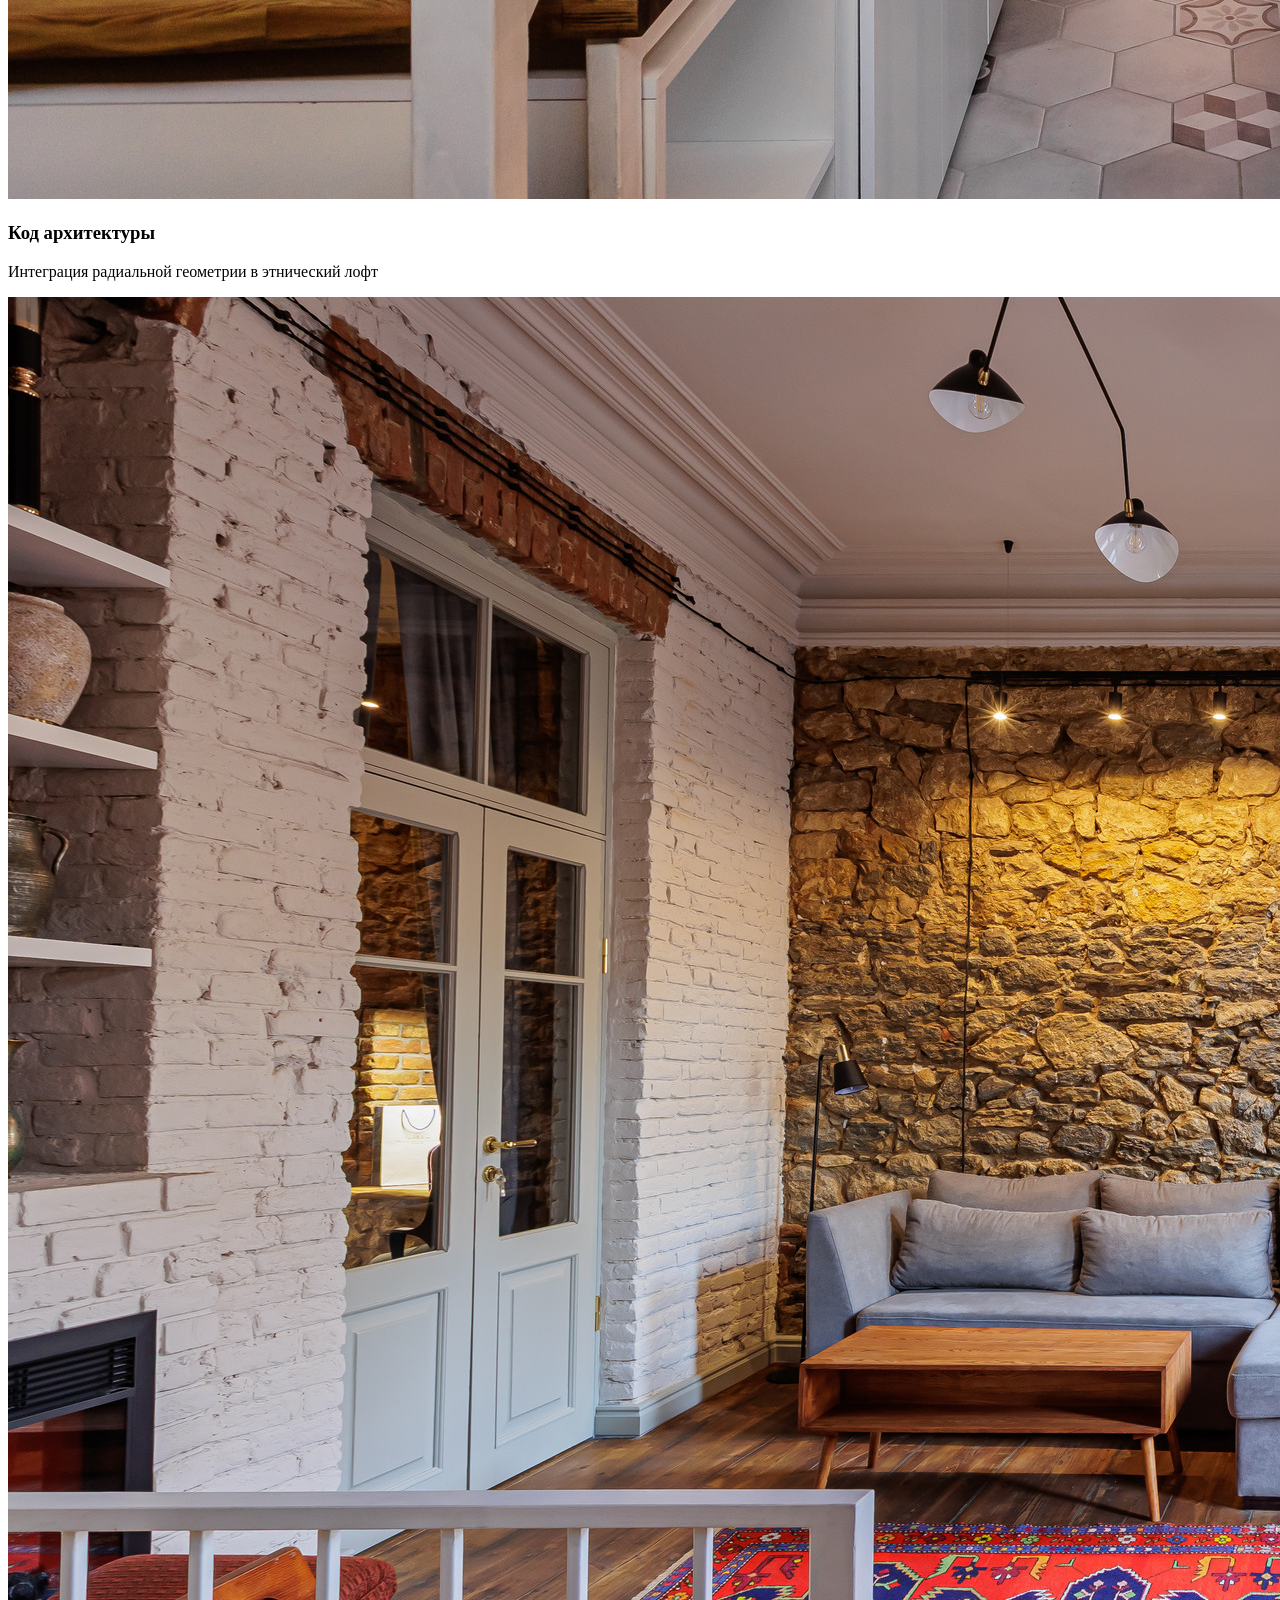
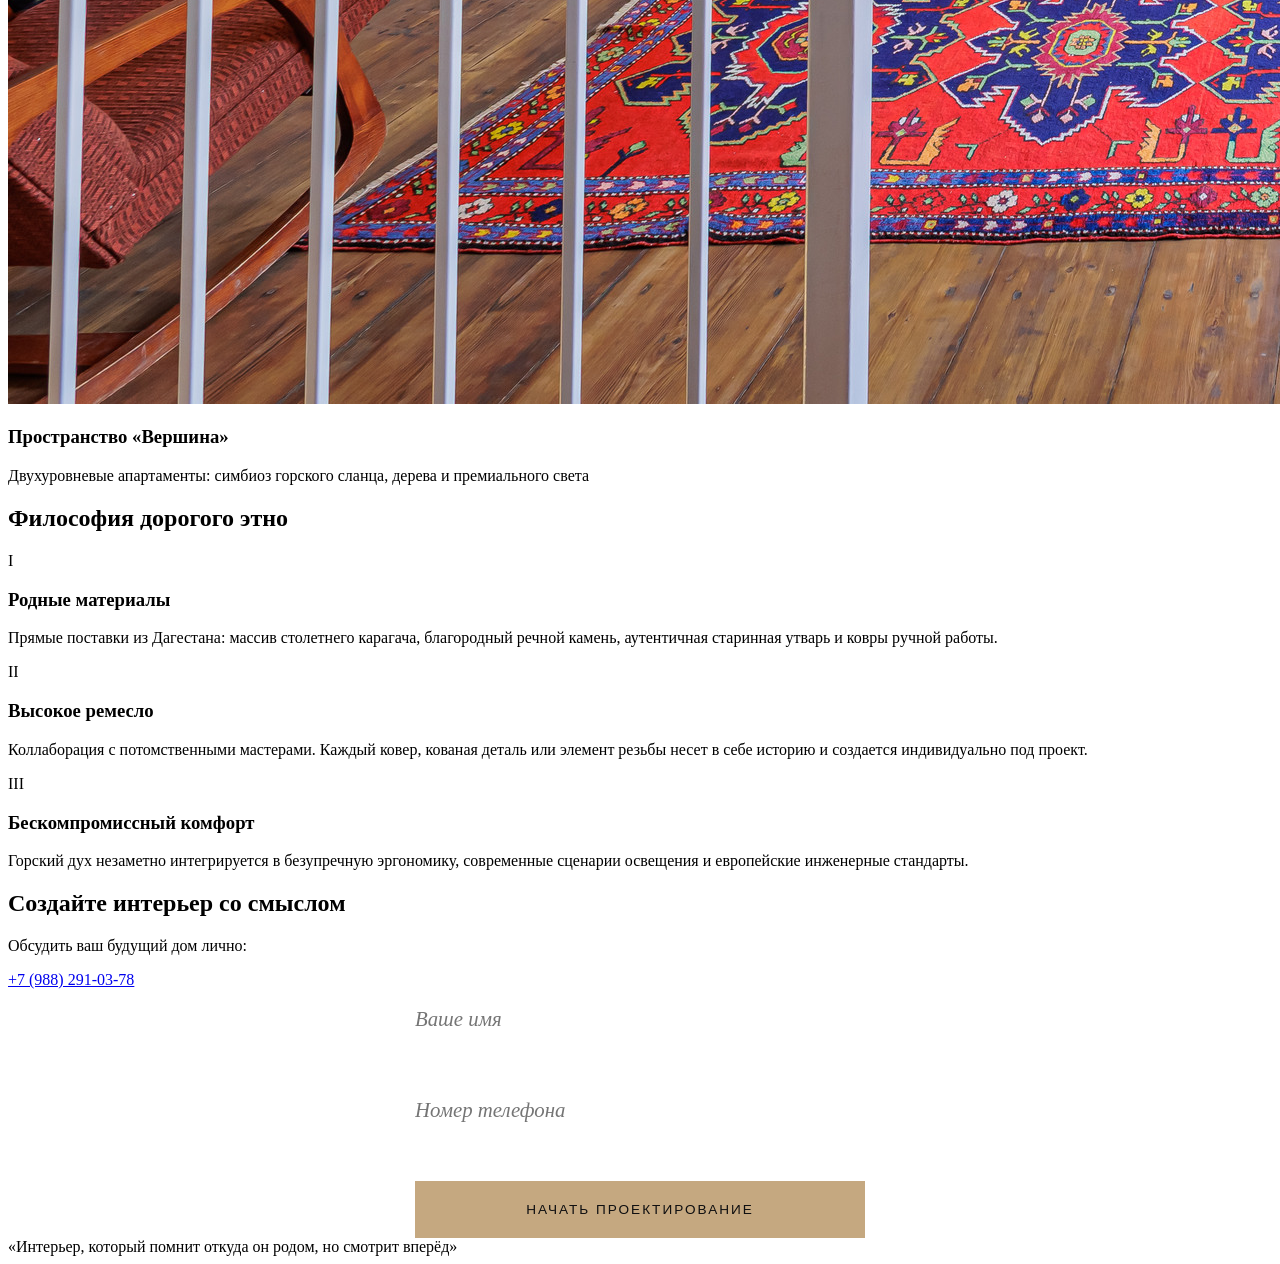
==== commit aa0ebeb1: "Update index.html" ====
--- a/index.html
+++ b/index.html
@@ -1,10 +1,13 @@
 <!DOCTYPE html>
 <html lang="ru">
 <head>
-    <meta charset="UTF-8">
-    <meta name="viewport" content="width=device-width, initial-scale=1.0">
-    <title>Андрей Забожанов | Премиальные интерьеры с горским характером</title>
-    <link rel="stylesheet" href="styles.css">
+   <meta property="og:type" content="website">
+    <meta property="og:url" content="https://design.great05.ru/">
+    <meta property="og:title" content="Андрей Забожанов | Премиальные интерьеры с горским характером">
+    <meta property="og:description" content="Интерьер, который помнит откуда он родом, но смотрит вперёд. 20 лет авторского опыта. Реализованные объекты в Москве и Дагестане.">
+    <meta property="og:image" content="https://design.great05.ru/about.jpg">
+    <meta property="og:image:width" content="1200">
+    <meta property="og:image:height" content="630">
 </head>
 <body>
 
@@ -120,7 +123,7 @@
                         <a href="tel:+79882910378">+7 (988) 291-03-78</a>
                     </div>
                 </div>
-                <div>
+<div>
     <form id="premium-form" method="POST" style="max-width: 450px; margin: 0 auto;">
         
         <input type="hidden" name="access_key" value="5334822f-d3ac-469e-932e-a70b99a24fa6">
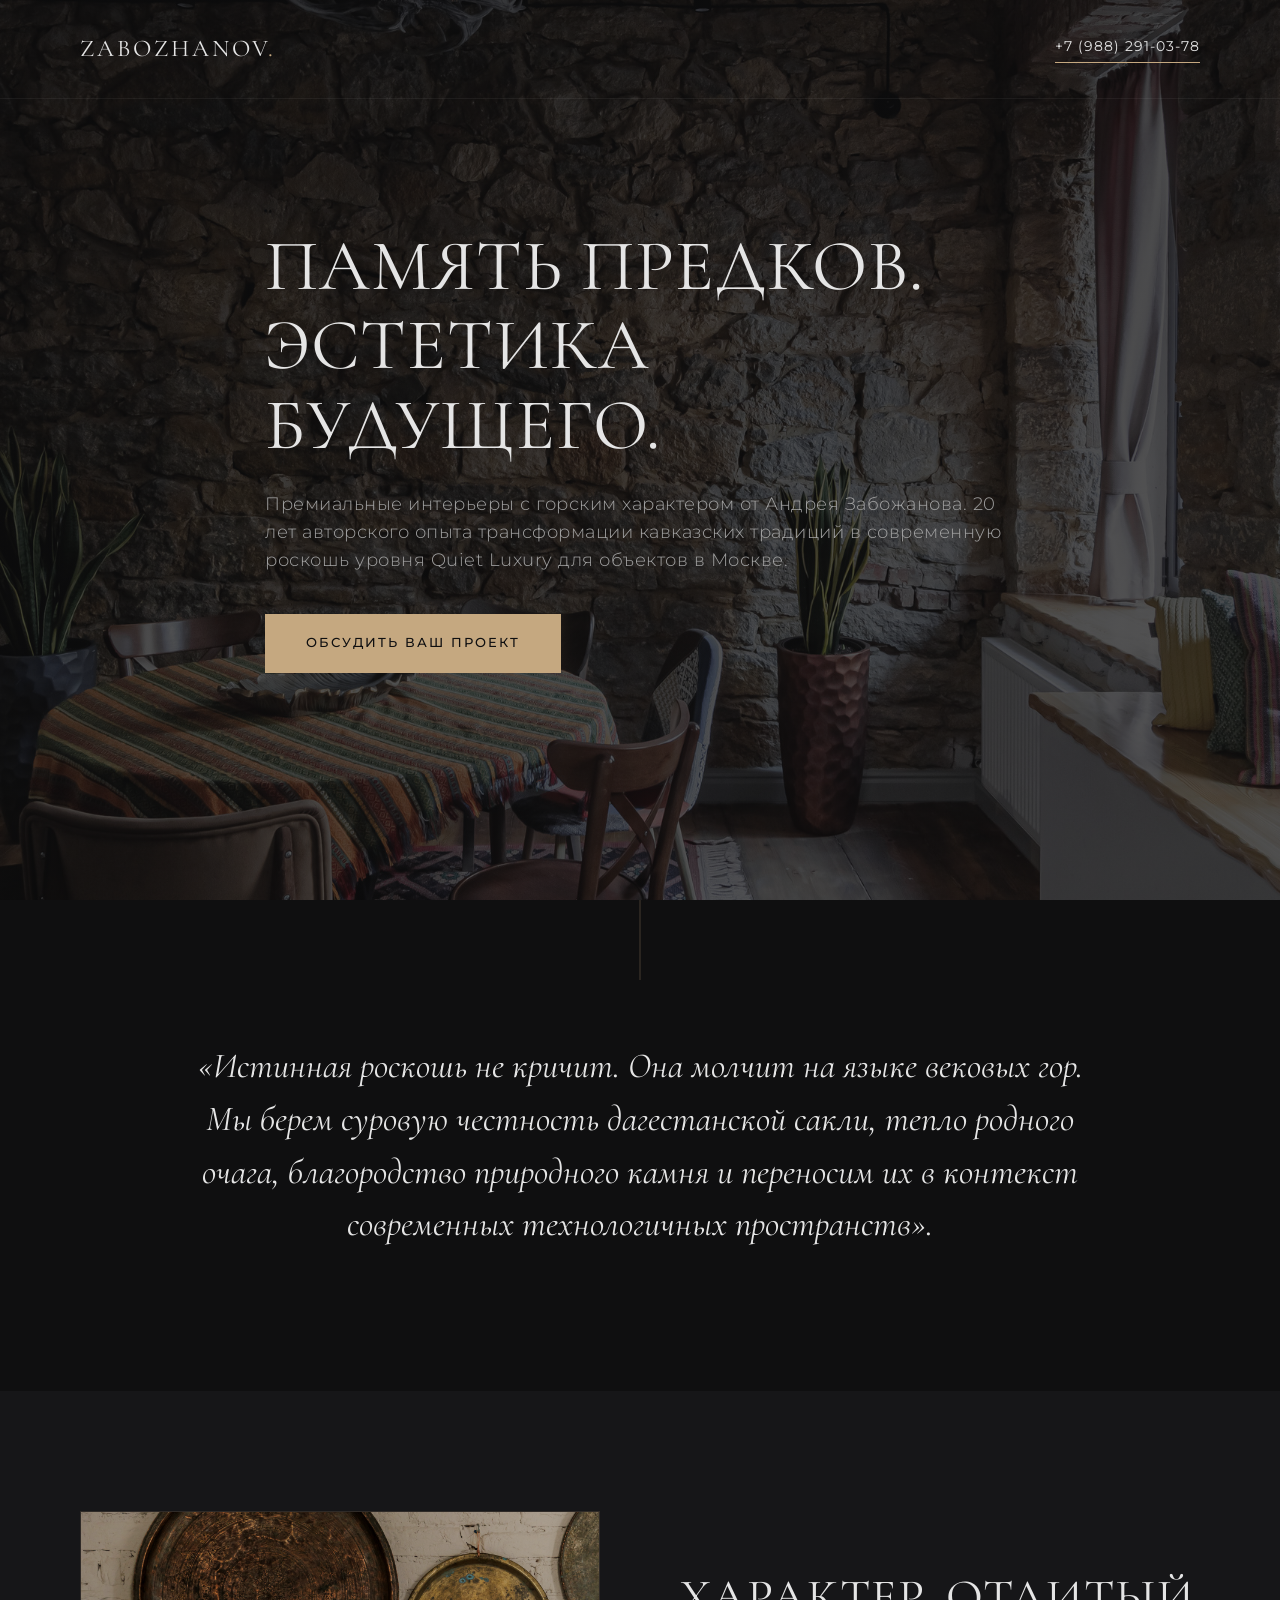
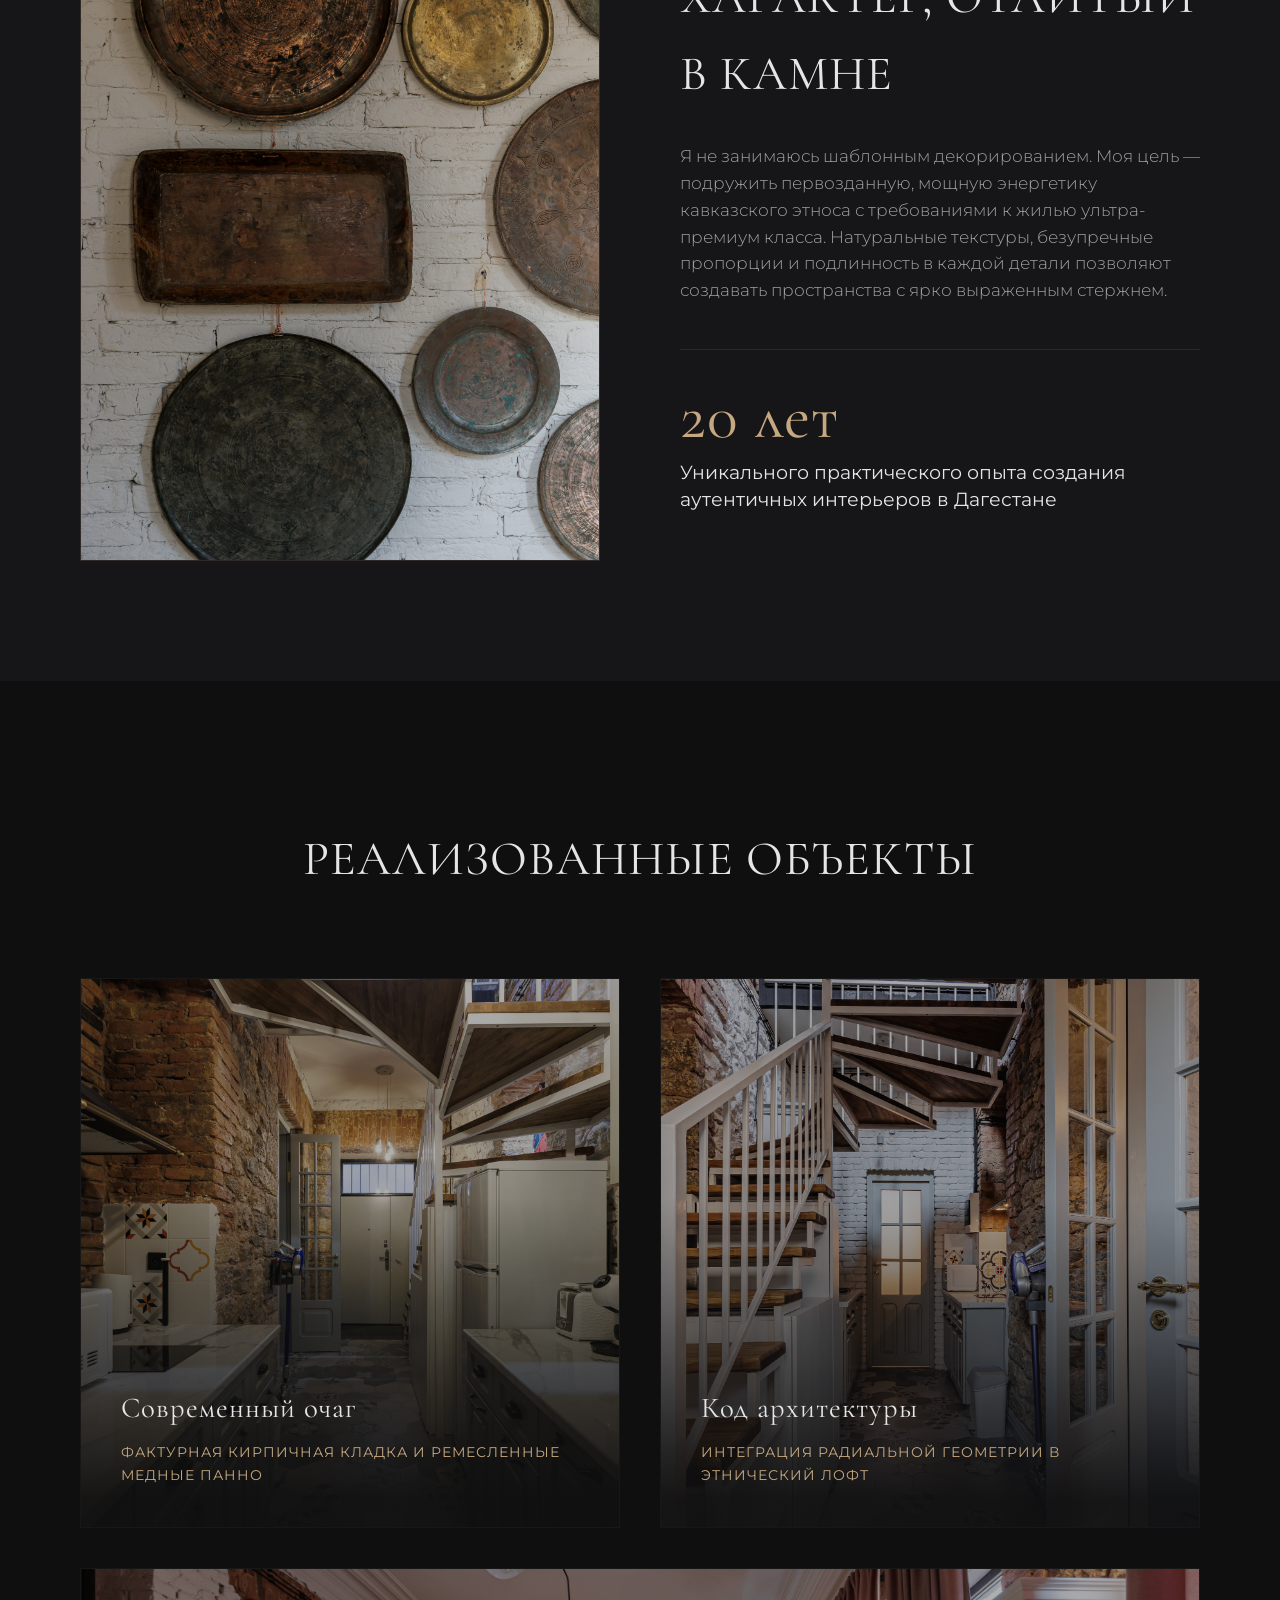
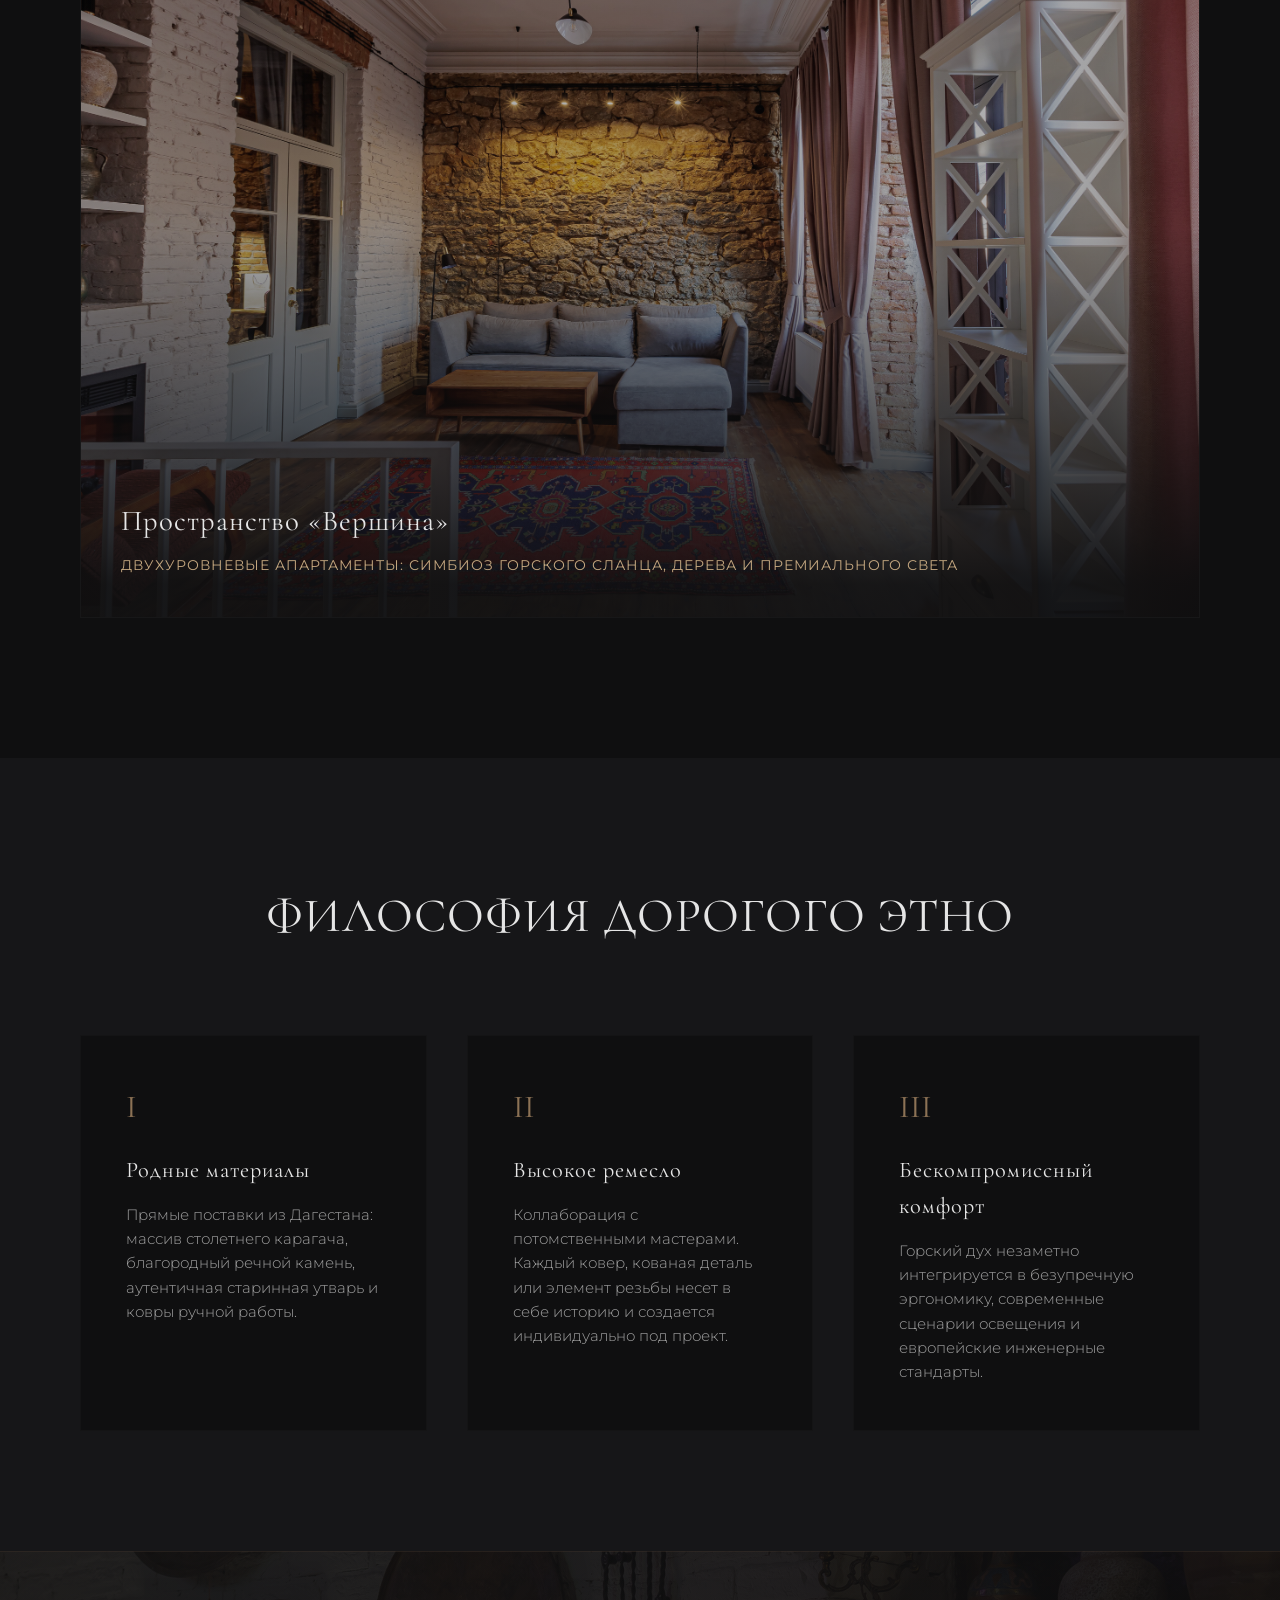
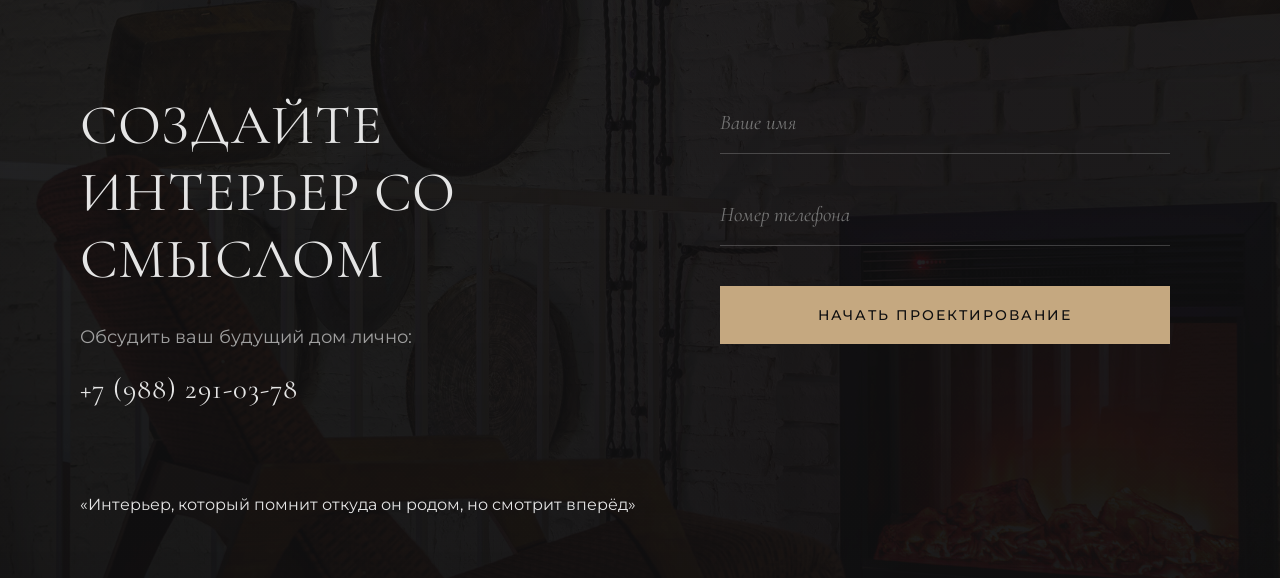
==== commit a266e42c: "Вернуть head лендинга" ====
--- a/index.html
+++ b/index.html
@@ -1,13 +1,17 @@
 <!DOCTYPE html>
 <html lang="ru">
 <head>
-   <meta property="og:type" content="website">
+    <meta charset="UTF-8">
+    <meta name="viewport" content="width=device-width, initial-scale=1.0">
+    <title>Андрей Забожанов | Премиальные интерьеры с горским характером</title>
+    <meta property="og:type" content="website">
     <meta property="og:url" content="https://design.great05.ru/">
     <meta property="og:title" content="Андрей Забожанов | Премиальные интерьеры с горским характером">
     <meta property="og:description" content="Интерьер, который помнит откуда он родом, но смотрит вперёд. 20 лет авторского опыта. Реализованные объекты в Москве и Дагестане.">
     <meta property="og:image" content="https://design.great05.ru/about.jpg">
     <meta property="og:image:width" content="1200">
     <meta property="og:image:height" content="630">
+    <link rel="stylesheet" href="styles.css">
 </head>
 <body>
 
--- a/styles.css
+++ b/styles.css
@@ -0,0 +1,472 @@
+/* --- ПЕРЕМЕННЫЕ И ШРИФТЫ --- */
+
+@import url('https://fonts.googleapis.com/css2?family=Cormorant+Garamond:ital,wght@0,400;0,600;1,400&family=Montserrat:wght@300;400;500&display=swap');
+
+:root {
+    --bg-dark: #0f0f10;
+    --bg-light: #161618;
+    --accent-gold: #c5a880;
+    --accent-bronze: #8c7255;
+    --text-light: #e5e5e5;
+    --text-muted: #a0a0a0;
+    --font-serif: 'Cormorant Garamond', Georgia, serif;
+    --font-sans: 'Montserrat', sans-serif;
+    --transition: all 0.6s cubic-bezier(0.25, 1, 0.5, 1);
+}
+
+/* --- ОБЩИЕ СТИЛИ --- */
+* {
+    box-sizing: border-box;
+    margin: 0;
+    padding: 0;
+}
+
+html {
+    scroll-behavior: smooth;
+    background-color: var(--bg-dark);
+    color: var(--text-light);
+    font-family: var(--font-sans);
+    overflow-x: hidden;
+}
+
+body {
+    line-height: 1.6;
+}
+
+h1, h2, h3 {
+    font-family: var(--font-serif);
+    font-weight: 400;
+    letter-spacing: 1px;
+}
+
+a {
+    color: inherit;
+    text-decoration: none;
+    transition: var(--transition);
+}
+
+.container {
+    max-width: 1200px;
+    margin: 0 auto;
+    padding: 0 40px;
+}
+
+/* --- ЭФФЕКТ ПОЯВЛЕНИЯ ПРИ СКРОЛЛЕ --- */
+.reveal {
+    opacity: 0;
+    transform: translateY(40px);
+    transition: var(--transition);
+}
+
+.reveal.active {
+    opacity: 1;
+    transform: translateY(0);
+}
+
+/* --- ШАПКА САЙТА (HEADER) --- */
+header {
+    position: absolute;
+    top: 0;
+    left: 0;
+    width: 100%;
+    z-index: 100;
+    padding: 30px 0;
+    border-bottom: 1px solid rgba(255, 255, 255, 0.05);
+}
+
+.header-container {
+    display: flex;
+    justify-content: space-between;
+    align-items: center;
+}
+
+.logo {
+    font-family: var(--font-serif);
+    font-size: 1.5rem;
+    letter-spacing: 3px;
+    text-transform: uppercase;
+}
+
+.logo span {
+    color: var(--accent-gold);
+}
+
+.nav-phone {
+    font-size: 0.9rem;
+    letter-spacing: 1px;
+    border-bottom: 1px solid var(--accent-gold);
+    padding-bottom: 4px;
+}
+
+.nav-phone:hover {
+    color: var(--accent-gold);
+    border-color: transparent;
+}
+
+/* --- ГЛАВНЫЙ ЭКРАН (HERO) --- */
+.hero {
+    height: 100vh;
+    min-height: 700px;
+    position: relative;
+    display: flex;
+    align-items: center;
+    background: linear-gradient(rgba(15, 15, 16, 0.75), rgba(15, 15, 16, 0.7)),
+                url('hero.jpg') center/cover no-repeat;
+}
+
+.hero-content {
+    max-width: 750px;
+}
+
+.hero h1 {
+    font-size: 4.5rem;
+    line-height: 1.1;
+    margin-bottom: 25px;
+    text-transform: uppercase;
+}
+
+.hero p {
+    font-size: 1.1rem;
+    color: var(--text-muted);
+    margin-bottom: 40px;
+    font-weight: 300;
+    letter-spacing: 0.5px;
+}
+
+.btn {
+    display: inline-block;
+    padding: 18px 40px;
+    background-color: var(--accent-gold);
+    color: var(--bg-dark);
+    font-weight: 500;
+    letter-spacing: 2px;
+    text-transform: uppercase;
+    font-size: 0.8rem;
+    border: 1px solid var(--accent-gold);
+    cursor: pointer;
+    transition: var(--transition);
+}
+
+.btn:hover {
+    background-color: transparent;
+    color: var(--accent-gold);
+}
+
+/* --- СЕКЦИЯ: МАНИФЕСТ --- */
+.manifesto {
+    padding: 140px 0;
+    background-color: var(--bg-dark);
+    text-align: center;
+    position: relative;
+}
+
+.manifesto::before {
+    content: "";
+    position: absolute;
+    top: 0;
+    left: 50%;
+    transform: translateX(-50%);
+    width: 1px;
+    height: 80px;
+    background-color: rgba(197, 168, 128, 0.3);
+}
+
+.manifesto-text {
+    font-family: var(--font-serif);
+    font-size: 2.2rem;
+    line-height: 1.5;
+    max-width: 900px;
+    margin: 0 auto;
+    color: var(--text-light);
+    font-style: italic;
+}
+
+/* --- СЕКЦИЯ: О ДИЗАЙНЕРЕ --- */
+.about {
+    padding: 120px 0;
+    background-color: var(--bg-light);
+}
+
+.about-grid {
+    display: grid;
+    grid-template-columns: 1fr 1fr;
+    gap: 80px;
+    align-items: center;
+}
+
+.about-img {
+    width: 100%;
+    height: 650px;
+    object-fit: cover;
+    filter: contrast(105%) brightness(90%) saturate(85%);
+    border: 1px solid rgba(213, 168, 128, 0.15);
+}
+
+.about-info h2 {
+    font-size: 3rem;
+    margin-bottom: 30px;
+    text-transform: uppercase;
+}
+
+.about-info p {
+    color: var(--text-muted);
+    margin-bottom: 45px;
+    font-size: 1.05rem;
+    font-weight: 300;
+}
+
+/* КРУПНЫЙ БЛОК ОПЫТА */
+.single-stat-box {
+    border-top: 1px solid rgba(255, 255, 255, 0.08);
+    padding-top: 35px;
+}
+
+.single-stat-box h3 {
+    font-size: 4rem;
+    color: var(--accent-gold);
+    line-height: 1;
+    margin-bottom: 10px;
+}
+
+.single-stat-box p {
+    font-size: 1.2rem;
+    color: var(--text-light);
+    line-height: 1.4;
+    font-weight: 400;
+    margin-bottom: 0;
+}
+
+/* --- СЕКЦИЯ: ПОРТФОЛИО (ГАЛЕРЕЯ) --- */
+.portfolio {
+    padding: 140px 0;
+    background-color: var(--bg-dark);
+}
+
+.section-title {
+    font-size: 3rem;
+    text-align: center;
+    text-transform: uppercase;
+    margin-bottom: 80px;
+}
+
+.portfolio-grid {
+    display: grid;
+    grid-template-columns: repeat(2, 1fr);
+    gap: 40px;
+}
+
+.portfolio-item {
+    position: relative;
+    overflow: hidden;
+    height: 550px;
+    border: 1px solid rgba(255,255,255,0.03);
+}
+
+.portfolio-item.wide {
+    grid-column: span 2;
+    height: 650px;
+}
+
+.portfolio-img {
+    width: 100%;
+    height: 100%;
+    object-fit: cover;
+    filter: brightness(85%) saturate(90%);
+    transition: var(--transition);
+}
+
+.portfolio-overlay {
+    position: absolute;
+    top: 0;
+    left: 0;
+    width: 100%;
+    height: 100%;
+    background: linear-gradient(to top, rgba(15,15,16,0.95) 5%, rgba(15,15,16,0.2) 60%);
+    display: flex;
+    flex-direction: column;
+    justify-content: flex-end;
+    padding: 40px;
+}
+
+.portfolio-item:hover .portfolio-img {
+    transform: scale(1.03);
+    filter: brightness(95%) saturate(100%);
+}
+
+.portfolio-overlay h3 {
+    font-size: 1.8rem;
+    margin-bottom: 10px;
+}
+
+.portfolio-overlay p {
+    font-size: 0.9rem;
+    color: var(--accent-gold);
+    text-transform: uppercase;
+    letter-spacing: 1px;
+}
+
+/* --- СЕКЦИЯ: ЦЕННОСТИ --- */
+.values {
+    padding: 120px 0;
+    background-color: var(--bg-light);
+}
+
+.values-grid {
+    display: grid;
+    grid-template-columns: repeat(3, 1fr);
+    gap: 40px;
+}
+
+.value-card {
+    padding: 45px;
+    border: 1px solid rgba(255, 255, 255, 0.02);
+    background-color: var(--bg-dark);
+    transition: var(--transition);
+}
+
+.value-card:hover {
+    border-color: var(--accent-gold);
+}
+
+.value-number {
+    font-family: var(--font-serif);
+    font-size: 2rem;
+    color: var(--accent-bronze);
+    margin-bottom: 20px;
+    display: block;
+}
+
+.value-card h3 {
+    font-size: 1.4rem;
+    margin-bottom: 15px;
+    letter-spacing: 1px;
+}
+
+.value-card p {
+    color: var(--text-muted);
+    font-size: 0.95rem;
+    font-weight: 300;
+}
+
+/* --- СЕКЦИЯ: КОНТАКТЫ И ФУТЕР --- */
+footer {
+    padding: 140px 0 60px 0;
+    background: linear-gradient(rgba(15, 15, 16, 0.9), rgba(15, 15, 16, 0.95)),
+                url('footer_bg.jpg') center/cover no-repeat;
+    border-top: 1px solid rgba(213, 168, 128, 0.1);
+}
+
+.footer-grid {
+    display: grid;
+    grid-template-columns: 1fr 1fr;
+    gap: 100px;
+    margin-bottom: 80px;
+}
+
+.footer-info h2 {
+    font-size: 3.5rem;
+    line-height: 1.2;
+    margin-bottom: 30px;
+    text-transform: uppercase;
+}
+
+.footer-contacts p {
+    font-size: 1.1rem;
+    margin-bottom: 15px;
+    color: var(--text-muted);
+}
+
+.footer-contacts a {
+    color: var(--text-light);
+    font-size: 1.8rem;
+    font-family: var(--font-serif);
+    letter-spacing: 1px;
+}
+
+.footer-contacts a:hover {
+    color: var(--accent-gold);
+}
+
+/* ФОРМА ОБРАТНОЙ СВЯЗИ */
+.form-group {
+    margin-bottom: 18px;
+}
+
+.form-input {
+    width: 100%;
+    min-height: 58px;
+    padding: 16px 18px;
+    border: 1px solid rgba(197, 168, 128, 0.45);
+    border-radius: 0;
+    background: rgba(15, 15, 16, 0.55);
+    color: var(--text-light);
+    font-family: var(--font-sans);
+    font-size: 1rem;
+    font-weight: 300;
+    letter-spacing: 0.4px;
+    outline: none;
+    transition: var(--transition);
+}
+
+.form-input::placeholder {
+    color: rgba(229, 229, 229, 0.62);
+}
+
+.form-input:focus {
+    border-color: var(--accent-gold);
+    background: rgba(15, 15, 16, 0.82);
+}
+
+.footer-grid form .btn {
+    width: 100%;
+    text-align: center;
+}
+
+.form-result {
+    margin-top: 20px;
+    color: var(--accent-gold);
+    font-size: 0.95rem;
+}
+
+.botcheck {
+    display: none;
+}
+
+.form-submit-group {
+    margin-top: 40px;
+}
+
+/* --- АДАПТИВНОСТЬ ПОД МОБИЛЬНЫЕ --- */
+@media (max-width: 992px) {
+    .about-grid, .footer-grid {
+        grid-template-columns: 1fr;
+        gap: 50px;
+    }
+    .portfolio-grid {
+        grid-template-columns: 1fr;
+    }
+    .portfolio-item.wide {
+        grid-column: span 1;
+        height: 550px;
+    }
+    .values-grid {
+        grid-template-columns: 1fr;
+        gap: 20px;
+    }
+    .hero h1 {
+        font-size: 2.8rem;
+    }
+    .manifesto-text {
+        font-size: 1.6rem;
+    }
+    .about-img {
+        height: 450px;
+    }
+    .footer-info h2 {
+        font-size: 2.5rem;
+    }
+    .single-stat-box h3 {
+        font-size: 3.5rem;
+    }
+}
+
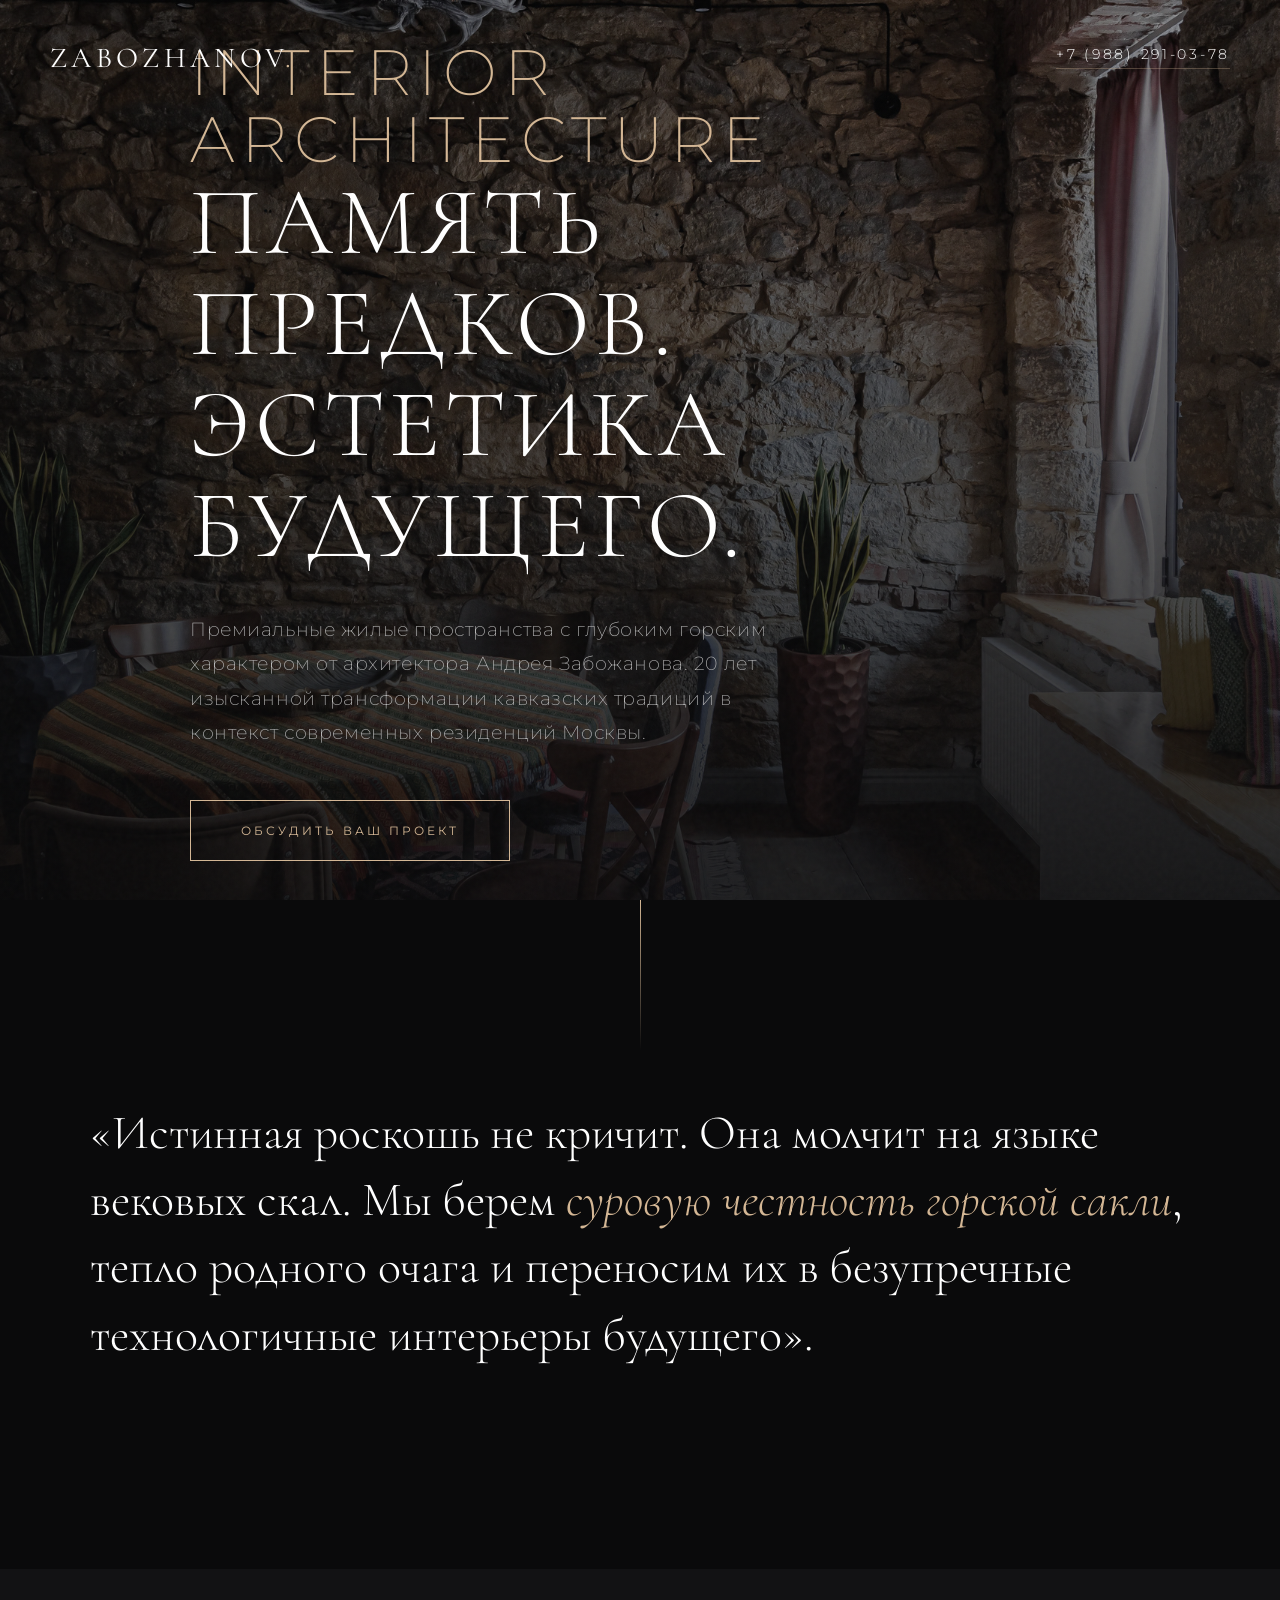
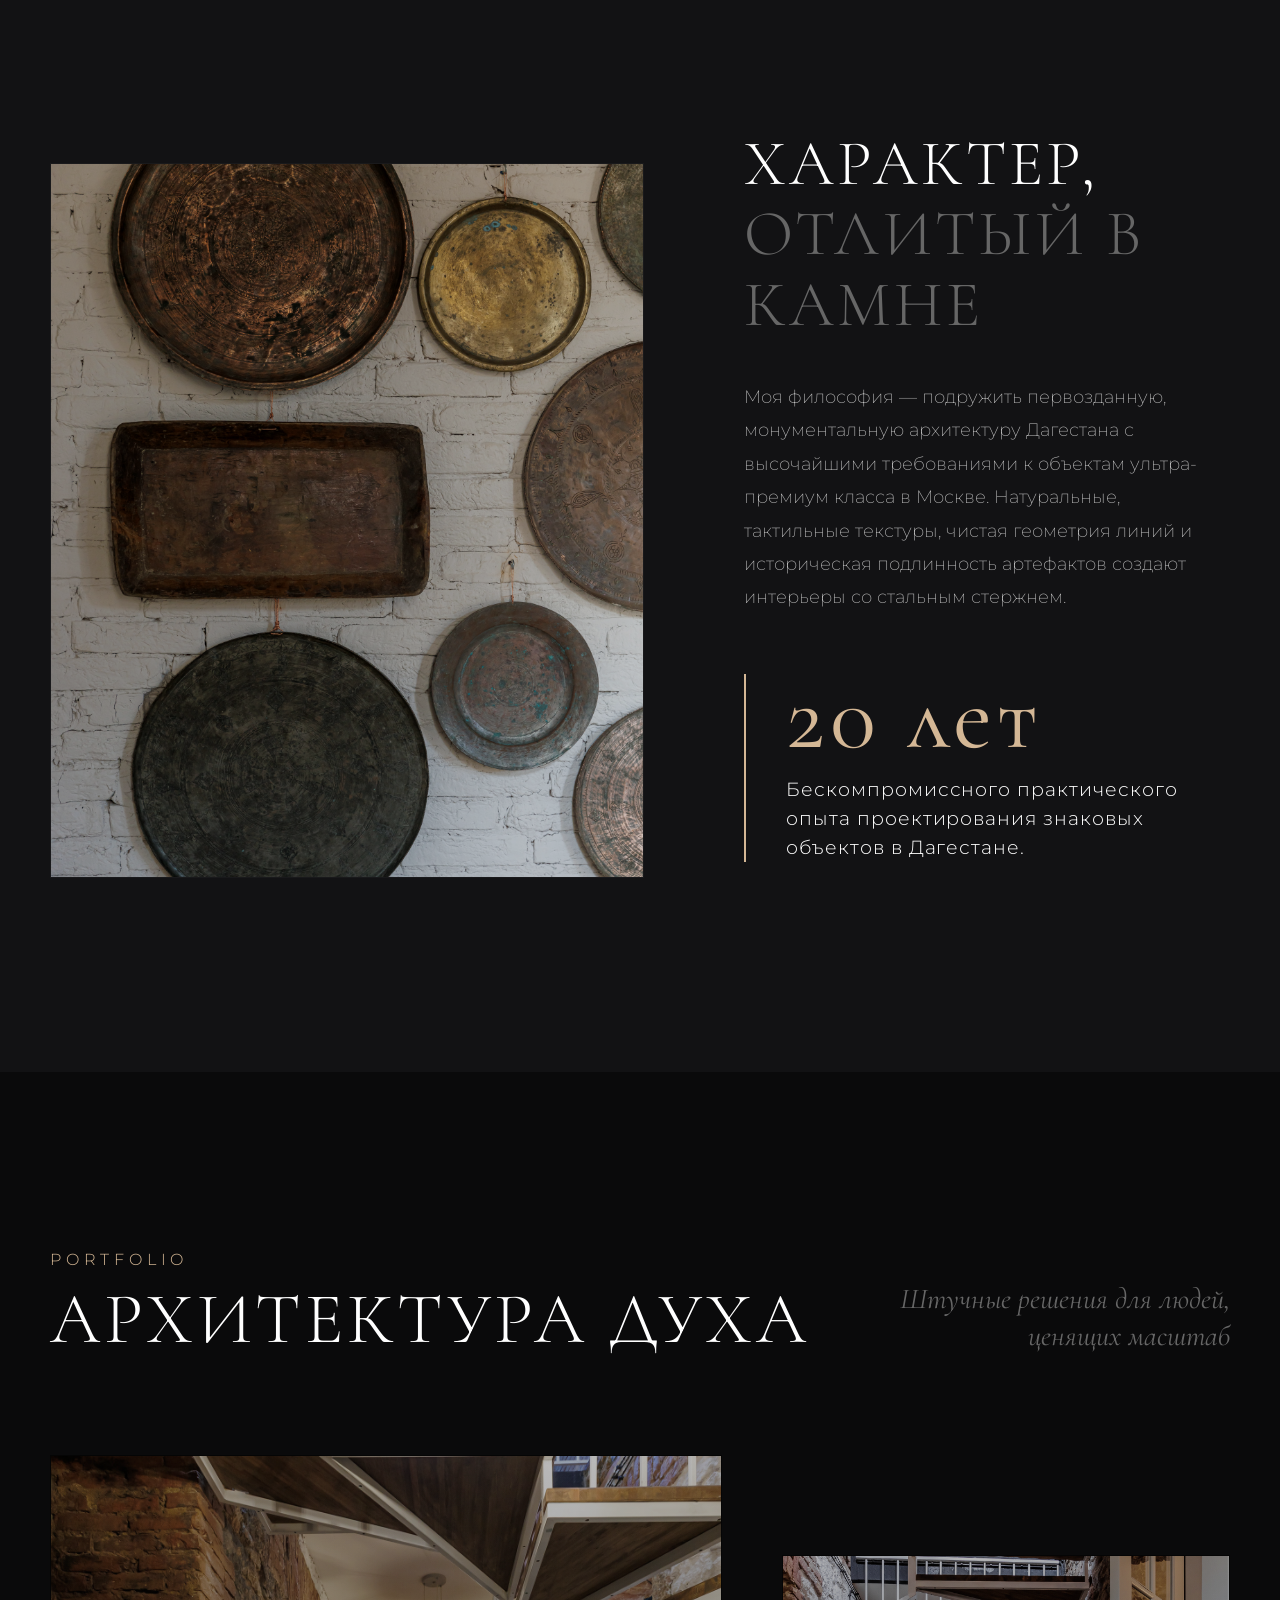
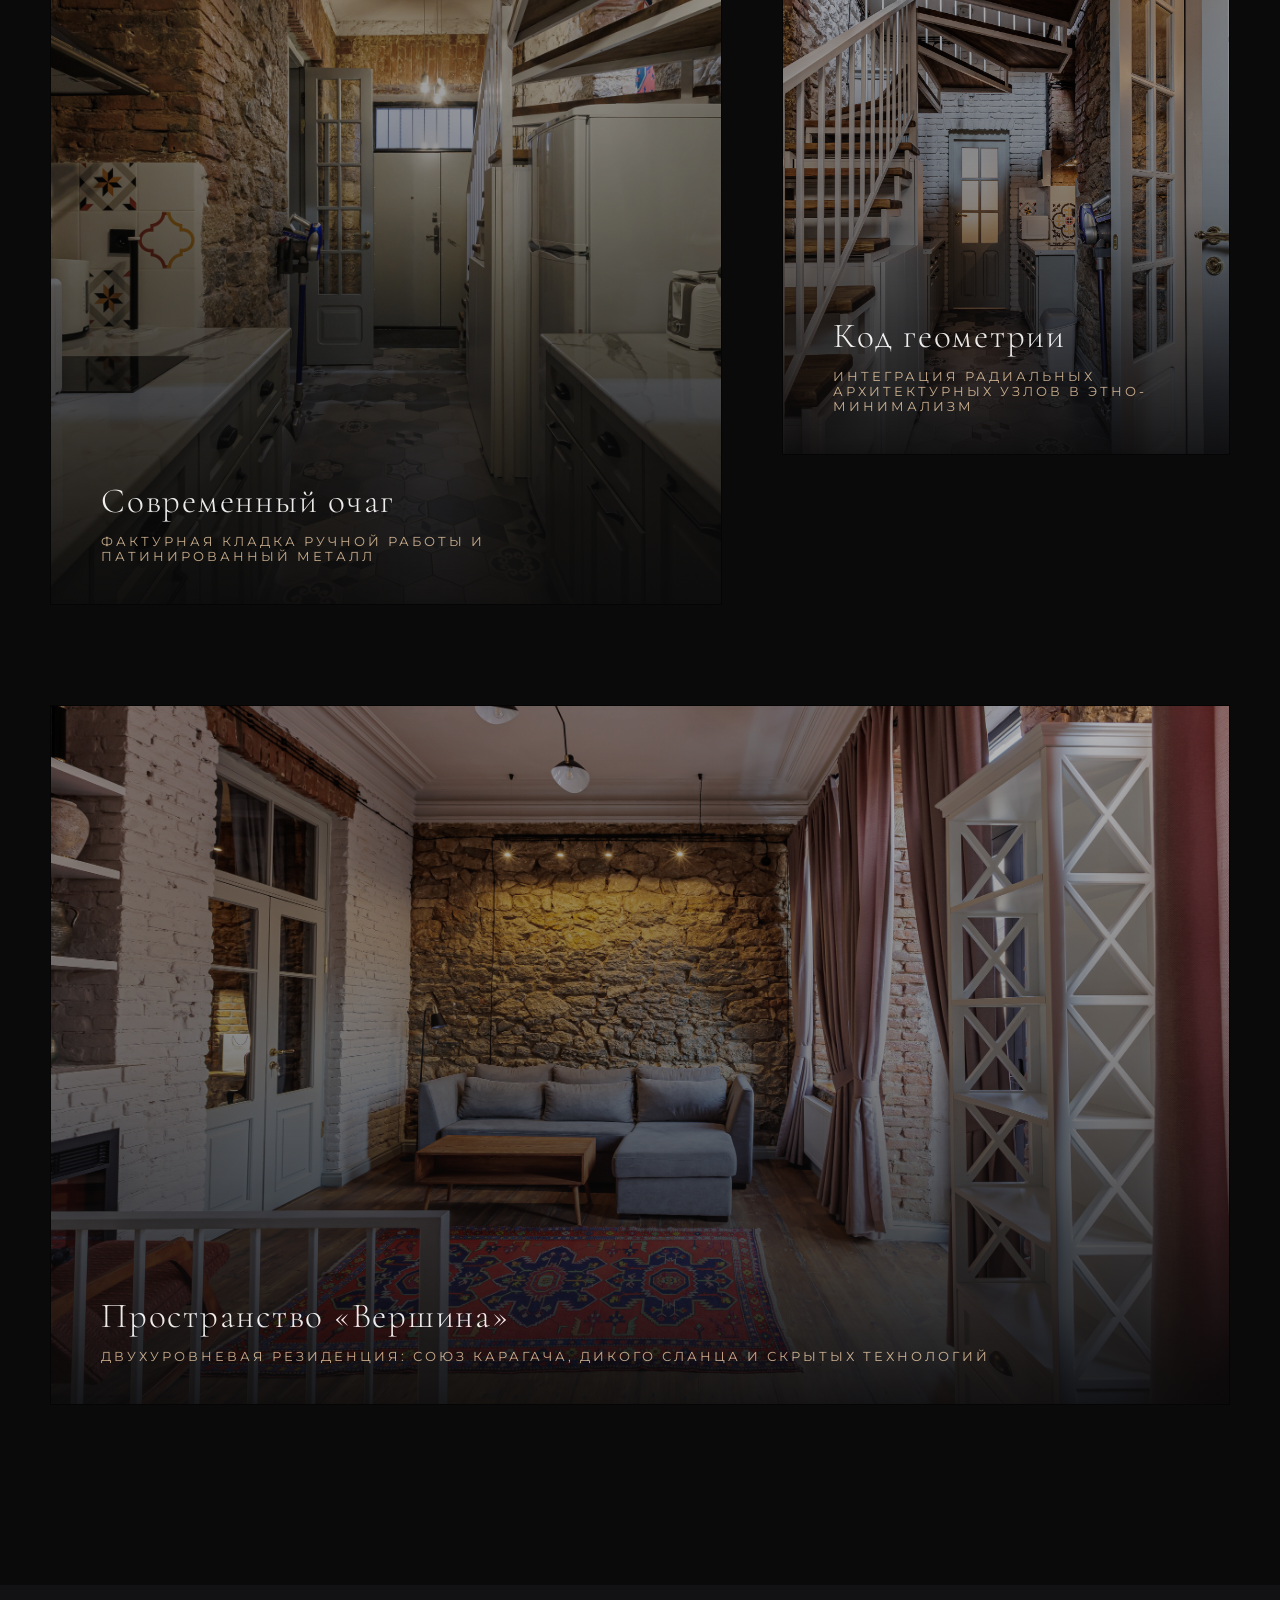
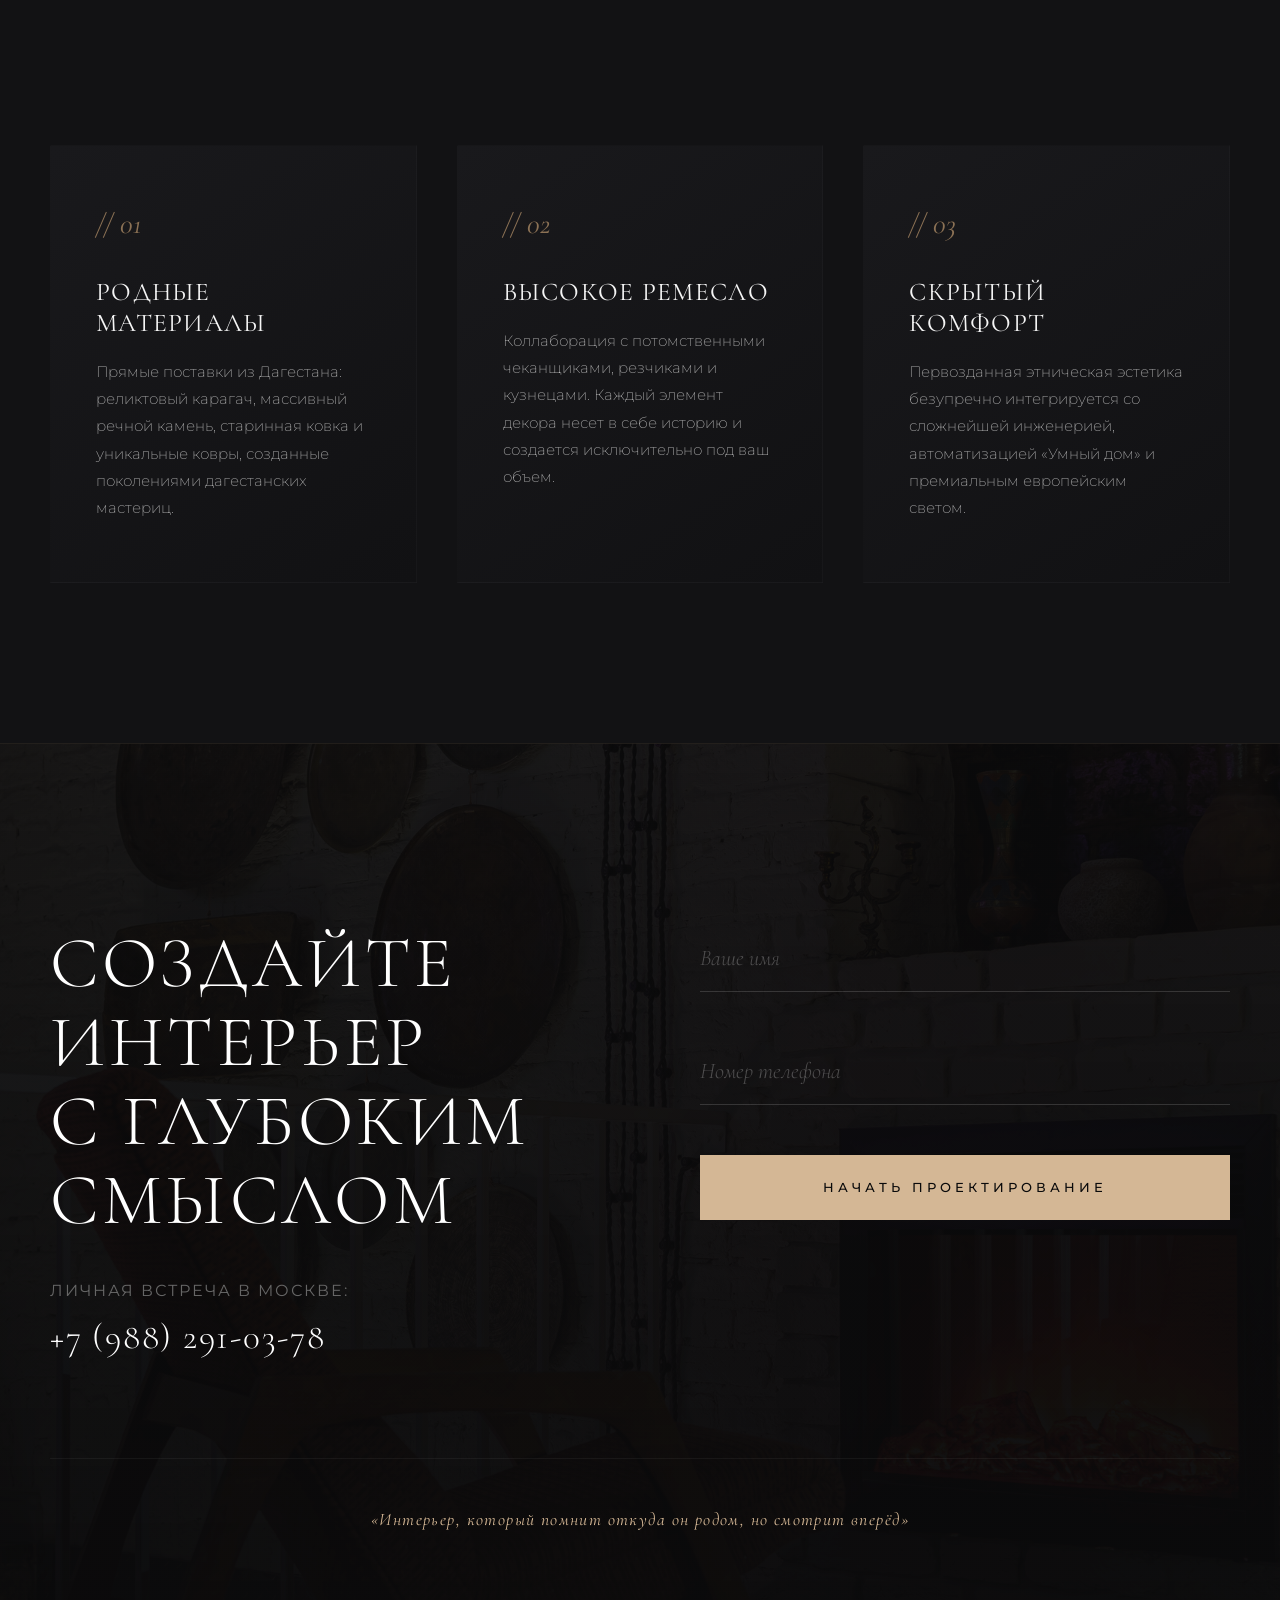
==== commit 475bc82f: "Update index.html" ====
--- a/index.html
+++ b/index.html
@@ -3,7 +3,8 @@
 <head>
     <meta charset="UTF-8">
     <meta name="viewport" content="width=device-width, initial-scale=1.0">
-    <title>Андрей Забожанов | Премиальные интерьеры с горским характером</title>
+    <title>Андрей Забожанов | Интерьерная архитектура с горским характером</title>
+    
     <meta property="og:type" content="website">
     <meta property="og:url" content="https://design.great05.ru/">
     <meta property="og:title" content="Андрей Забожанов | Премиальные интерьеры с горским характером">
@@ -11,7 +12,199 @@
     <meta property="og:image" content="https://design.great05.ru/about.jpg">
     <meta property="og:image:width" content="1200">
     <meta property="og:image:height" content="630">
-    <link rel="stylesheet" href="styles.css">
+
+    <script type="text/javascript">
+        (function(m,e,t,r,i,k,a){
+            m[i]=m[i]||function(){(m[i].a=m[i].a||[]).push(arguments)};
+            m[i].l=1*new Date();
+            for (var j = 0; j < document.scripts.length; j++) {if (document.scripts[j].src === r) { return; }}
+            k=e.createElement(t),a=e.getElementsByTagName(t)[0],k.async=1,k.src=r,a.parentNode.insertBefore(k,a)
+        })(window, document,'script','https://mc.yandex.ru/metrika/tag.js?id=109783591', 'ym');
+
+        ym(109783591, 'init', {ssr:true, webvisor:true, clickmap:true, ecommerce:"dataLayer", referrer: document.referrer, url: location.href, accurateTrackBounce:true, trackLinks:true});
+    </script>
+    <noscript><div><img src="https://mc.yandex.ru/watch/109783591" style="position:absolute; left:-9999px;" alt="" /></div></noscript>
+    <style>
+        /* --- ШРИФТЫ И СВЕРХДОРОГАЯ ПАЛИТРА --- */
+        @import url('https://fonts.googleapis.com/css2?family=Cormorant+Garamond:ital,wght@0,300;0,400;0,500;1,300;1,400&family=Montserrat:wght@200;300;400;500&display=swap');
+
+        :root {
+            --bg-black: #0a0a0b;
+            --bg-stone: #121214;
+            --accent-gold: #d4b795;
+            --accent-dark-gold: #8c7255;
+            --text-pure: #ffffff;
+            --text-safari: #bcbcbc;
+            --text-dim: #666666;
+            --font-serif: 'Cormorant Garamond', Georgia, serif;
+            --font-sans: 'Montserrat', sans-serif;
+            --transition-fluid: all 0.8s cubic-bezier(0.16, 1, 0.3, 1);
+        }
+
+        /* ТЕКСТУРНЫЙ ШУМ НА ЗАДНЕМ ПЛАНЕ */
+        html::before {
+            content: "";
+            position: fixed;
+            top: 0; left: 0; width: 100vw; height: 100vh;
+            background-image: url("data:image/svg+xml,%3Csvg viewBox='0 0 200 200' xmlns='http://www.w3.org/2000/svg'%3E%3Cfilter id='noiseFilter'%3E%3CfeTurbulence type='fractalNoise' baseFrequency='0.8' numOctaves='3' stitchTiles='stitch'/%3E%3C/filter%3E%3Crect width='100%25' height='100%25' filter='url(%23noiseFilter)'/%3E%3C/svg%3E");
+            opacity: 0.025;
+            pointer-events: none;
+            z-index: 9999;
+        }
+
+        * { box-sizing: border-box; margin: 0; padding: 0; -webkit-font-smoothing: antialiased; }
+        html { scroll-behavior: smooth; background-color: var(--bg-black); color: var(--text-pure); font-family: var(--font-sans); overflow-x: hidden; }
+        h1, h2, h3 { font-family: var(--font-serif); font-weight: 300; letter-spacing: 0.05em; }
+        a { color: inherit; text-decoration: none; transition: var(--transition-fluid); }
+
+        .container { max-width: 1400px; margin: 0 auto; padding: 0 50px; }
+
+        /* ЭФФЕКТЫ КРЕАТИВНОГО ПОЯВЛЕНИЯ (SCROLL EFFECTS) */
+        .reveal { opacity: 0; transform: translateY(60px); transition: var(--transition-fluid); }
+        .reveal.active { opacity: 1; transform: translateY(0); }
+        .reveal-left { opacity: 0; transform: translateX(-60px); transition: var(--transition-fluid); }
+        .reveal-left.active { opacity: 1; transform: translateX(0); }
+
+        /* --- ШАПКА САЙТА --- */
+        header { position: absolute; top: 0; left: 0; width: 100%; z-index: 100; padding: 40px 0; }
+        .header-container { display: flex; justify-content: space-between; align-items: center; }
+        .logo { font-family: var(--font-serif); font-size: 1.8rem; letter-spacing: 0.15em; text-transform: uppercase; font-weight: 400; }
+        .logo span { color: var(--accent-gold); }
+        .nav-phone { font-size: 0.85rem; letter-spacing: 0.2em; border-bottom: 1px solid rgba(212, 183, 149, 0.3); padding-bottom: 6px; font-weight: 300; }
+        .nav-phone:hover { color: var(--accent-gold); border-color: var(--accent-gold); }
+
+        /* --- ГЛАВНЫЙ ЭКРАН (HERO) --- */
+        .hero {
+            height: 100vh; min-height: 800px; position: relative; display: flex; align-items: center;
+            background: linear-gradient(180deg, rgba(10,10,11,0.4) 0%, rgba(10,10,11,0.9) 100%), 
+                        url('hero.jpg') center/cover no-repeat;
+        }
+        .hero-content { max-width: 900px; position: relative; z-index: 2; }
+        .hero h1 { font-size: 6rem; line-height: 1.05; text-transform: uppercase; margin-bottom: 35px; }
+        .hero h1 span { font-family: var(--font-sans); font-weight: 200; font-size: 4rem; display: block; color: var(--accent-gold); letter-spacing: 0.1em; }
+        .hero p { font-size: 1.2rem; color: var(--text-safari); margin-bottom: 50px; max-width: 600px; font-weight: 200; line-height: 1.8; letter-spacing: 0.03em; }
+        
+        .btn {
+            display: inline-flex; align-items: center; padding: 22px 50px; background-color: transparent;
+            color: var(--accent-gold); font-weight: 400; letter-spacing: 0.25em; text-transform: uppercase;
+            font-size: 0.75rem; border: 1px solid var(--accent-gold); cursor: pointer; position: relative; overflow: hidden; transition: var(--transition-fluid);
+        }
+        .btn::before {
+            content: ''; position: absolute; top: 0; left: -100%; width: 100%; height: 100%;
+            background-color: var(--accent-gold); transition: var(--transition-fluid); z-index: -1;
+        }
+        .btn:hover { color: var(--bg-black); }
+        .btn:hover::before { left: 0; }
+
+        /* --- СЕКЦИЯ: МАНИФЕСТ --- */
+        .manifesto { padding: 200px 0; background-color: var(--bg-black); position: relative; }
+        .manifesto-decor { position: absolute; left: 50%; top: 0; width: 1px; height: 150px; background: linear-gradient(to bottom, var(--accent-gold), transparent); }
+        .manifesto-text { font-family: var(--font-serif); font-size: 3rem; line-height: 1.4; max-width: 1100px; margin: 0 auto; text-align: left; font-weight: 300; }
+        .manifesto-text span { color: var(--accent-gold); font-style: italic; }
+
+        /* --- СЕКЦИЯ: О ДИЗАЙНЕРЕ --- */
+        .about { padding: 160px 0; background-color: var(--bg-stone); position: relative; }
+        .about-grid { display: grid; grid-template-columns: 1.1fr 0.9fr; gap: 100px; align-items: center; }
+        .about-img-wrapper { position: relative; padding-bottom: 120%; overflow: hidden; border: 1px solid rgba(255,255,255,0.03); }
+        .about-img { position: absolute; top: 0; left: 0; width: 100%; height: 100%; object-fit: cover; filter: grayscale(20%) contrast(105%) brightness(85%); transition: var(--transition-fluid); }
+        .about-img-wrapper:hover .about-img { transform: scale(1.04); filter: grayscale(0%) contrast(100%) brightness(95%); }
+        
+        .about-info h2 { font-size: 4rem; text-transform: uppercase; margin-bottom: 40px; line-height: 1.1; }
+        .about-info h2 text-dim { color: var(--text-dim); }
+        .about-info p { color: var(--text-safari); margin-bottom: 50px; font-size: 1.1rem; font-weight: 200; line-height: 1.9; }
+
+        .single-stat-box { border-left: 2px solid var(--accent-gold); padding-left: 40px; margin-top: 60px; }
+        .single-stat-box h3 { font-size: 6rem; color: var(--accent-gold); line-height: 0.9; margin-bottom: 15px; font-weight: 400; font-family: var(--font-serif); }
+        .single-stat-box p { font-size: 1.2rem; color: var(--text-pure); font-weight: 300; letter-spacing: 0.05em; line-height: 1.5; }
+
+        /* --- СЕКЦИЯ: ПОРТФОЛИО --- */
+        .portfolio { padding: 180px 0; background-color: var(--bg-black); }
+        .section-header { display: flex; justify-content: space-between; align-items: flex-end; margin-bottom: 100px; }
+        .section-title { font-size: 4.5rem; text-transform: uppercase; line-height: 1; }
+        .section-title span { font-family: var(--font-sans); font-size: 1rem; color: var(--accent-gold); display: block; letter-spacing: 0.3em; margin-bottom: 15px; }
+        .section-subtitle-decor { font-family: var(--font-serif); font-style: italic; font-size: 1.8rem; color: var(--text-dim); max-width: 400px; text-align: right; line-height: 1.3; }
+
+        .portfolio-grid { display: grid; grid-template-columns: 1.2fr 0.8fr; gap: 60px; }
+        .portfolio-item { position: relative; overflow: hidden; background-color: #000; transition: var(--transition-fluid); border: 1px solid rgba(255,255,255,0.02); }
+        
+        .portfolio-item.h-700 { height: 750px; }
+        .portfolio-item.h-500 { height: 500px; margin-top: 100px; }
+        .portfolio-item.wide { grid-column: span 2; height: 700px; margin-top: 40px; }
+
+        .portfolio-img { width: 100%; height: 100%; object-fit: cover; filter: brightness(75%) saturate(85%); transition: var(--transition-fluid); }
+        .portfolio-overlay { position: absolute; top: 0; left: 0; width: 100%; height: 100%; background: linear-gradient(to top, rgba(10,10,11,1) 0%, rgba(10,10,11,0.3) 50%, transparent 100%); display: flex; flex-direction: column; justify-content: flex-end; padding: 50px; opacity: 0.9; transition: var(--transition-fluid); }
+        
+        .portfolio-item:hover .portfolio-img { transform: scale(1.02); filter: brightness(90%) saturate(100%); }
+        .portfolio-overlay h3 { font-size: 2.2rem; margin-bottom: 12px; transform: translateY(10px); transition: var(--transition-fluid); }
+        .portfolio-overlay p { font-size: 0.8rem; color: var(--accent-gold); text-transform: uppercase; letter-spacing: 3px; font-weight: 400; transform: translateY(10px); transition: var(--transition-fluid); }
+        .portfolio-item:hover .portfolio-overlay h3, .portfolio-item:hover .portfolio-overlay p { transform: translateY(0); }
+
+        /* --- СЕКЦИЯ: ЦЕННОСТИ --- */
+        .values { padding: 160px 0; background-color: var(--bg-stone); }
+        .values-grid { display: grid; grid-template-columns: repeat(3, 1fr); gap: 40px; }
+        .value-card { padding: 60px 45px; background: linear-gradient(145deg, #19191c, #111113); border: 1px solid rgba(255, 255, 255, 0.01); transition: var(--transition-fluid); position: relative; }
+        .value-card:hover { transform: translateY(-10px); border-color: rgba(212, 183, 149, 0.2); box-shadow: 0 30px 60px rgba(0,0,0,0.4); }
+        .value-number { font-family: var(--font-serif); font-size: 1.8rem; color: var(--accent-dark-gold); margin-bottom: 35px; display: block; font-style: italic; }
+        .value-card h3 { font-size: 1.6rem; margin-bottom: 20px; text-transform: uppercase; font-weight: 400; color: #f5f5f5; }
+        .value-card p { color: var(--text-safari); font-size: 0.95rem; font-weight: 200; line-height: 1.8; }
+
+        /* --- СЕКЦИЯ: КОНТАКТЫ И ФОРМА --- */
+        footer { padding: 180px 0 80px 0; background: linear-gradient(rgba(10,10,11,0.92), rgba(10,10,11,0.98)), url('footer_bg.jpg') center/cover no-repeat; border-top: 1px solid rgba(212, 183, 149, 0.1); }
+        .footer-grid { display: grid; grid-template-columns: 1fr 1fr; gap: 120px; margin-bottom: 100px; }
+        .footer-info h2 { font-size: 4.5rem; line-height: 1.1; margin-bottom: 40px; text-transform: uppercase; }
+        .footer-contacts p { font-size: 1rem; margin-bottom: 15px; color: var(--text-dim); letter-spacing: 2px; text-transform: uppercase; }
+        .footer-contacts a { color: var(--text-pure); font-size: 2.2rem; font-family: var(--font-serif); letter-spacing: 0.05em; font-weight: 300; }
+        .footer-contacts a:hover { color: var(--accent-gold); }
+
+        .form-box { position: relative; }
+        .form-group { margin-bottom: 45px; position: relative; }
+        
+        .form-input {
+            width: 100%; padding: 20px 0; background: transparent !important; border: none !important; 
+            border-bottom: 1px solid rgba(255,255,255,0.15) !important; color: var(--text-pure) !important; 
+            font-family: var(--font-serif); font-size: 1.4rem; font-style: italic; 
+            outline: none !important; box-shadow: none !important; border-radius: 0 !important; transition: var(--transition-fluid);
+        }
+        .form-input:focus { border-bottom-color: var(--accent-gold) !important; }
+        .form-input::placeholder { color: rgba(255,255,255,0.25); font-weight: 300; }
+
+        .form-btn {
+            width: 100%; padding: 24px; background-color: var(--accent-gold); color: var(--bg-black);
+            font-family: var(--font-sans); font-weight: 500; letter-spacing: 4px; text-transform: uppercase;
+            font-size: 0.8rem; border: 1px solid var(--accent-gold); cursor: pointer; transition: var(--transition-fluid);
+            border-radius: 0 !important;
+        }
+        .form-btn:hover { background-color: transparent; color: var(--accent-gold); }
+
+        .form-result {
+            display: none; font-size: 1.2rem; color: var(--accent-gold); font-family: var(--font-serif);
+            border: 1px dashed var(--accent-gold); padding: 25px; text-align: center; margin-top: 30px; letter-spacing: 1px;
+        }
+
+        .copyright { text-align: center; font-size: 1.1rem; color: var(--accent-gold); border-top: 1px solid rgba(255, 255, 255, 0.05); padding-top: 50px; font-family: var(--font-serif); letter-spacing: 0.08em; font-style: italic; }
+
+        /* --- АДАПТИВНОСТЬ --- */
+        @media (max-width: 1200px) {
+            .hero h1 { font-size: 4.5rem; }
+            .hero h1 span { font-size: 3rem; }
+            .about-grid, .footer-grid { gap: 60px; }
+        }
+
+        @media (max-width: 992px) {
+            .container { padding: 0 30px; }
+            .about-grid, .footer-grid { grid-template-columns: 1fr; gap: 60px; }
+            .portfolio-grid, .values-grid { grid-template-columns: 1fr; gap: 30px; }
+            .portfolio-item.h-500 { margin-top: 0; height: 500px; }
+            .portfolio-item.h-700 { height: 500px; }
+            .portfolio-item.wide { grid-column: span 1; height: 500px; }
+            .hero h1 { font-size: 3.5rem; }
+            .hero h1 span { font-size: 2.2rem; }
+            .manifesto-text { font-size: 2rem; }
+            .about-info h2 { font-size: 2.8rem; }
+            .footer-info h2 { font-size: 3rem; }
+            .about-img-wrapper { padding-bottom: 90%; }
+        }
+    </style>
 </head>
 <body>
 
@@ -24,18 +217,19 @@
 
     <section class="hero">
         <div class="container">
-            <div class="hero-content">
-                <h1>Память предков.<br>Эстетика будущего.</h1>
-                <p>Премиальные интерьеры с горским характером от Андрея Забожанова. 20 лет авторского опыта трансформации кавказских традиций в современную роскошь уровня Quiet Luxury для объектов в Москве.</p>
+            <div class="hero-content reveal-left active">
+                <h1><span>Interior Architecture</span>Память предков.<br>Эстетика будущего.</h1>
+                <p>Премиальные жилые пространства с глубоким горским характером от архитектора Андрея Забожанова. 20 лет изысканной трансформации кавказских традиций в контекст современных резиденций Москвы.</p>
                 <a href="#contact" class="btn">Обсудить ваш проект</a>
             </div>
         </div>
     </section>
 
     <section class="manifesto reveal">
+        <div class="manifesto-decor"></div>
         <div class="container">
             <p class="manifesto-text">
-                «Истинная роскошь не кричит. Она молчит на языке вековых гор. Мы берем суровую честность дагестанской сакли, тепло родного очага, благородство природного камня и переносим их в контекст современных технологичных пространств».
+                «Истинная роскошь не кричит. Она молчит на языке вековых скал. Мы берем <span>суровую честность горской сакли</span>, тепло родного очага и переносим их в безупречные технологичные интерьеры будущего».
             </p>
         </div>
     </section>
@@ -43,14 +237,16 @@
     <section class="about reveal">
         <div class="container">
             <div class="about-grid">
-                <img src="about.jpg" alt="Интерьер от Андрея Забожанова" class="about-img">
+                <div class="about-img-wrapper">
+                    <img src="about.jpg" alt="Интерьерная концепция" class="about-img">
+                </div>
                 <div class="about-info">
-                    <h2>Характер, отлитый в камне</h2>
-                    <p>Я не занимаюсь шаблонным декорированием. Моя цель — подружить первозданную, мощную энергетику кавказского этноса с требованиями к жилью ультра-премиум класса. Натуральные текстуры, безупречные пропорции и подлинность в каждой детали позволяют создавать пространства с ярко выраженным стержнем.</p>
-
+                    <h2>Характер,<br><span style="color:var(--text-dim)">отлитый в камне</span></h2>
+                    <p>Моя философия — подружить первозданную, монументальную архитектуру Дагестана с высочайшими требованиями к объектам ультра-премиум класса в Москве. Натуральные, тактильные текстуры, чистая геометрия линий и историческая подлинность артефактов создают интерьеры со стальным стержнем.</p>
+                    
                     <div class="single-stat-box">
                         <h3>20 лет</h3>
-                        <p>Уникального практического опыта создания аутентичных интерьеров в Дагестане</p>
+                        <p>Бескомпромиссного практического опыта проектирования знаковых объектов в Дагестане.</p>
                     </div>
                 </div>
             </div>
@@ -59,30 +255,34 @@
 
     <section class="portfolio reveal">
         <div class="container">
-            <h2 class="section-title">Реализованные объекты</h2>
+            <div class="section-header">
+                <h2 class="section-title"><span>Portfolio</span>Архитектура духа</h2>
+                <div class="section-subtitle-decor">Штучные решения для людей, ценящих масштаб</div>
+            </div>
+            
             <div class="portfolio-grid">
-
-                <div class="portfolio-item">
-                    <img src="portfolio1.jpg" alt="Зона отдыха с камином" class="portfolio-img">
+                
+                <div class="portfolio-item h-700">
+                    <img src="portfolio1.jpg" alt="Проект камина" class="portfolio-img">
                     <div class="portfolio-overlay">
                         <h3>Современный очаг</h3>
-                        <p>Фактурная кирпичная кладка и ремесленные медные панно</p>
+                        <p>Фактурная кладка ручной работы и патинированный металл</p>
                     </div>
                 </div>
 
-                <div class="portfolio-item">
-                    <img src="portfolio2.jpg" alt="Архитектурные решения" class="portfolio-img">
+                <div class="portfolio-item h-500">
+                    <img src="portfolio2.jpg" alt="Винтовая лестница в интерьере" class="portfolio-img">
                     <div class="portfolio-overlay">
-                        <h3>Код архитектуры</h3>
-                        <p>Интеграция радиальной геометрии в этнический лофт</p>
+                        <h3>Код геометрии</h3>
+                        <p>Интеграция радиальных архитектурных узлов в этно-минимализм</p>
                     </div>
                 </div>
 
                 <div class="portfolio-item wide">
-                    <img src="portfolio3.jpg" alt="Премиальная гостиная этно" class="portfolio-img">
+                    <img src="portfolio3.jpg" alt="Гостиная со вторым светом" class="portfolio-img">
                     <div class="portfolio-overlay">
                         <h3>Пространство «Вершина»</h3>
-                        <p>Двухуровневые апартаменты: симбиоз горского сланца, дерева и премиального света</p>
+                        <p>Двухуровневая резиденция: союз карагача, дикого сланца и скрытых технологий</p>
                     </div>
                 </div>
 
@@ -92,25 +292,24 @@
 
     <section class="values reveal">
         <div class="container">
-            <h2 class="section-title">Философия дорогого этно</h2>
             <div class="values-grid">
-
+                
                 <div class="value-card">
-                    <span class="value-number">I</span>
+                    <span class="value-number">// 01</span>
                     <h3>Родные материалы</h3>
-                    <p>Прямые поставки из Дагестана: массив столетнего карагача, благородный речной камень, аутентичная старинная утварь и ковры ручной работы.</p>
+                    <p>Прямые поставки из Дагестана: реликтовый карагач, массивный речной камень, старинная ковка и уникальные ковры, созданные поколениями дагестанских мастериц.</p>
                 </div>
 
                 <div class="value-card">
-                    <span class="value-number">II</span>
+                    <span class="value-number">// 02</span>
                     <h3>Высокое ремесло</h3>
-                    <p>Коллаборация с потомственными мастерами. Каждый ковер, кованая деталь или элемент резьбы несет в себе историю и создается индивидуально под проект.</p>
+                    <p>Коллаборация с потомственными чеканщиками, резчиками и кузнецами. Каждый элемент декора несет в себе историю и создается исключительно под ваш объем.</p>
                 </div>
 
                 <div class="value-card">
-                    <span class="value-number">III</span>
-                    <h3>Бескомпромиссный комфорт</h3>
-                    <p>Горский дух незаметно интегрируется в безупречную эргономику, современные сценарии освещения и европейские инженерные стандарты.</p>
+                    <span class="value-number">// 03</span>
+                    <h3>Скрытый комфорт</h3>
+                    <p>Первозданная этническая эстетика безупречно интегрируется со сложнейшей инженерией, автоматизацией «Умный дом» и премиальным европейским светом.</p>
                 </div>
 
             </div>
@@ -121,45 +320,98 @@
         <div class="container">
             <div class="footer-grid">
                 <div class="footer-info">
-                    <h2>Создайте интерьер со смыслом</h2>
+                    <h2>Создайте интерьер<br>с глубоким смыслом</h2>
                     <div class="footer-contacts">
-                        <p>Обсудить ваш будущий дом лично:</p>
+                        <p>Личная встреча в Москве:</p>
                         <a href="tel:+79882910378">+7 (988) 291-03-78</a>
                     </div>
                 </div>
-<div>
-    <form id="premium-form" method="POST" style="max-width: 450px; margin: 0 auto;">
-        
-        <input type="hidden" name="access_key" value="5334822f-d3ac-469e-932e-a70b99a24fa6">
-        <input type="hidden" name="subject" value="Новая заявка с этно-лендинга Забожанова">
-        <input type="checkbox" name="botcheck" style="display: none;">
-
-        <div style="margin-bottom: 30px; position: relative;">
-            <input type="text" name="Имя" placeholder="Ваше имя" required
-                   style="width: 100%; padding: 18px 0; background: transparent !important; border: none !important; border-bottom: 1px solid rgba(255,255,255,0.2) !important; color: #e5e5e5 !important; font-family: 'Cormorant Garamond', Georgia, serif; font-size: 1.3rem; font-style: italic; outline: none !important; box-shadow: none !important; border-radius: 0 !important;">
-        </div>
-
-        <div style="margin-bottom: 40px; position: relative;">
-            <input type="tel" name="Телефон" placeholder="Номер телефона" required
-                   style="width: 100%; padding: 18px 0; background: transparent !important; border: none !important; border-bottom: 1px solid rgba(255,255,255,0.2) !important; color: #e5e5e5 !important; font-family: 'Cormorant Garamond', Georgia, serif; font-size: 1.3rem; font-style: italic; outline: none !important; box-shadow: none !important; border-radius: 0 !important;">
-        </div>
-
-        <div style="margin-top: 40px;">
-            <button type="submit" id="submit-btn" 
-                    style="display: inline-block; width: 100%; padding: 20px 40px; background-color: #c5a880; color: #0f0f10; font-family: 'Montserrat', sans-serif; font-weight: 500; letter-spacing: 2px; text-transform: uppercase; font-size: 0.85rem; border: 1px solid #c5a880; cursor: pointer; transition: all 0.3s ease; border-radius: 0 !important;">
-                Начать проектирование
-            </button>
-        </div>
-    </form>
-    
-    <div id="form-result" class="form-result" style="display: none; font-size: 1.1rem; color: #c5a880; font-family: 'Cormorant Garamond', serif; border: 1px dashed #c5a880; padding: 20px; text-align: center; margin-top: 20px; letter-spacing: 1px;"></div>
-</div>
-            </div>
+                
+                <div class="form-box">
+                    <form id="premium-form" method="POST">
+                        <input type="hidden" name="access_key" value="5334822f-d3ac-469e-932e-a70b99a24fa6">
+                        <input type="hidden" name="subject" value="Новая заявка с этно-лендинга Забожанова">
+                        <input type="checkbox" name="botcheck" style="display: none;">
+
+                        <div class="form-group">
+                            <input type="text" name="Имя" class="form-input" placeholder="Ваше имя" required>
+                        </div>
+                        <div class="form-group">
+                            <input type="tel" name="Телефон" class="form-input" placeholder="Номер телефона" required>
+                        </div>
+                        <div style="margin-top: 50px;">
+                            <button type="submit" id="submit-btn" class="form-btn">Начать проектирование</button>
+                        </div>
+                    </form>
+                    <div id="form-result" class="form-result"></div>
+                </div>
+            </div>
+            
             <div class="copyright">
                 «Интерьер, который помнит откуда он родом, но смотрит вперёд»
             </div>
         </div>
     </footer>
-    <script src="script.js"></script>
+
+    <script>
+        const revealElements = document.querySelectorAll('.reveal, .reveal-left');
+        const scrollReveal = function() {
+            for (let i = 0; i < revealElements.length; i++) {
+                const windowHeight = window.innerHeight;
+                const elementTop = revealElements[i].getBoundingClientRect().top;
+                const elementVisible = 80;
+                if (elementTop < windowHeight - elementVisible) {
+                    revealElements[i].classList.add('active');
+                }
+            }
+        }
+        window.addEventListener('scroll', scrollReveal);
+        window.addEventListener('load', scrollReveal);
+
+        const form = document.getElementById('premium-form');
+        const result = document.getElementById('form-result');
+        const submitBtn = document.getElementById('submit-btn');
+
+        form.addEventListener('submit', function(e) {
+            e.preventDefault();
+            submitBtn.innerText = "Связываемся с сервером...";
+            submitBtn.style.opacity = "0.4";
+            submitBtn.disabled = true;
+
+            const formData = new FormData(form);
+            const object = Object.fromEntries(formData);
+            const json = JSON.stringify(object);
+
+            fetch('https://api.web3forms.com/submit', {
+                method: 'POST',
+                headers: {
+                    'Content-Type': 'application/json',
+                    'Accept': 'application/json'
+                },
+                body: json
+            })
+            .then(async (response) => {
+                let json = await response.json();
+                if (response.status == 200) {
+                    result.innerHTML = "Благодарим за доверие. Андрей Забожанов свяжется с вами лично.";
+                    result.style.display = "block";
+                    form.reset();
+                } else {
+                    result.innerHTML = "Ошибка отправки. Пожалуйста, свяжитесь по телефону напрямую.";
+                    result.style.display = "block";
+                }
+            })
+            .catch(error => {
+                result.innerHTML = "Ошибка сети. Проверьте подключение.";
+                result.style.display = "block";
+            })
+            .then(function() {
+                submitBtn.innerText = "Начать проектирование";
+                submitBtn.style.opacity = "1";
+                submitBtn.disabled = false;
+                setTimeout(() => { result.style.display = "none"; }, 6000);
+            });
+        });
+    </script>
 </body>
 </html>
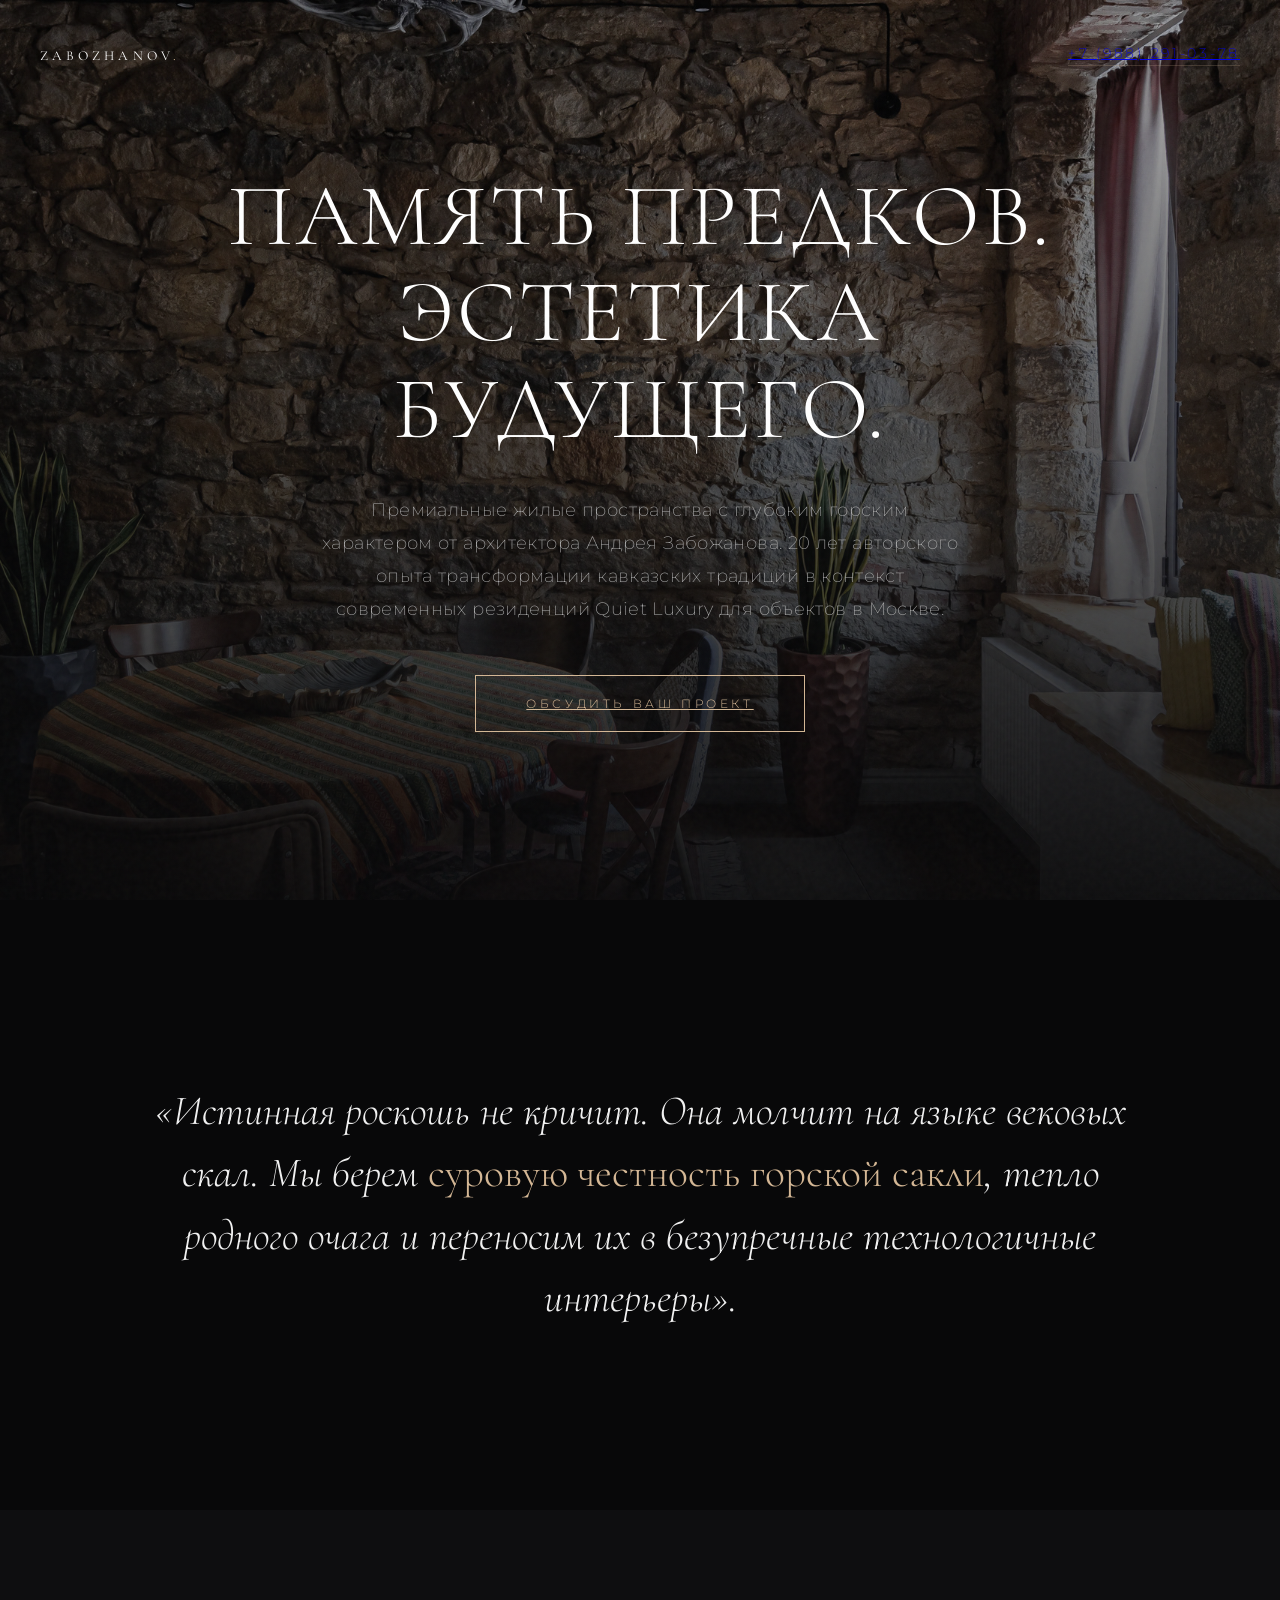
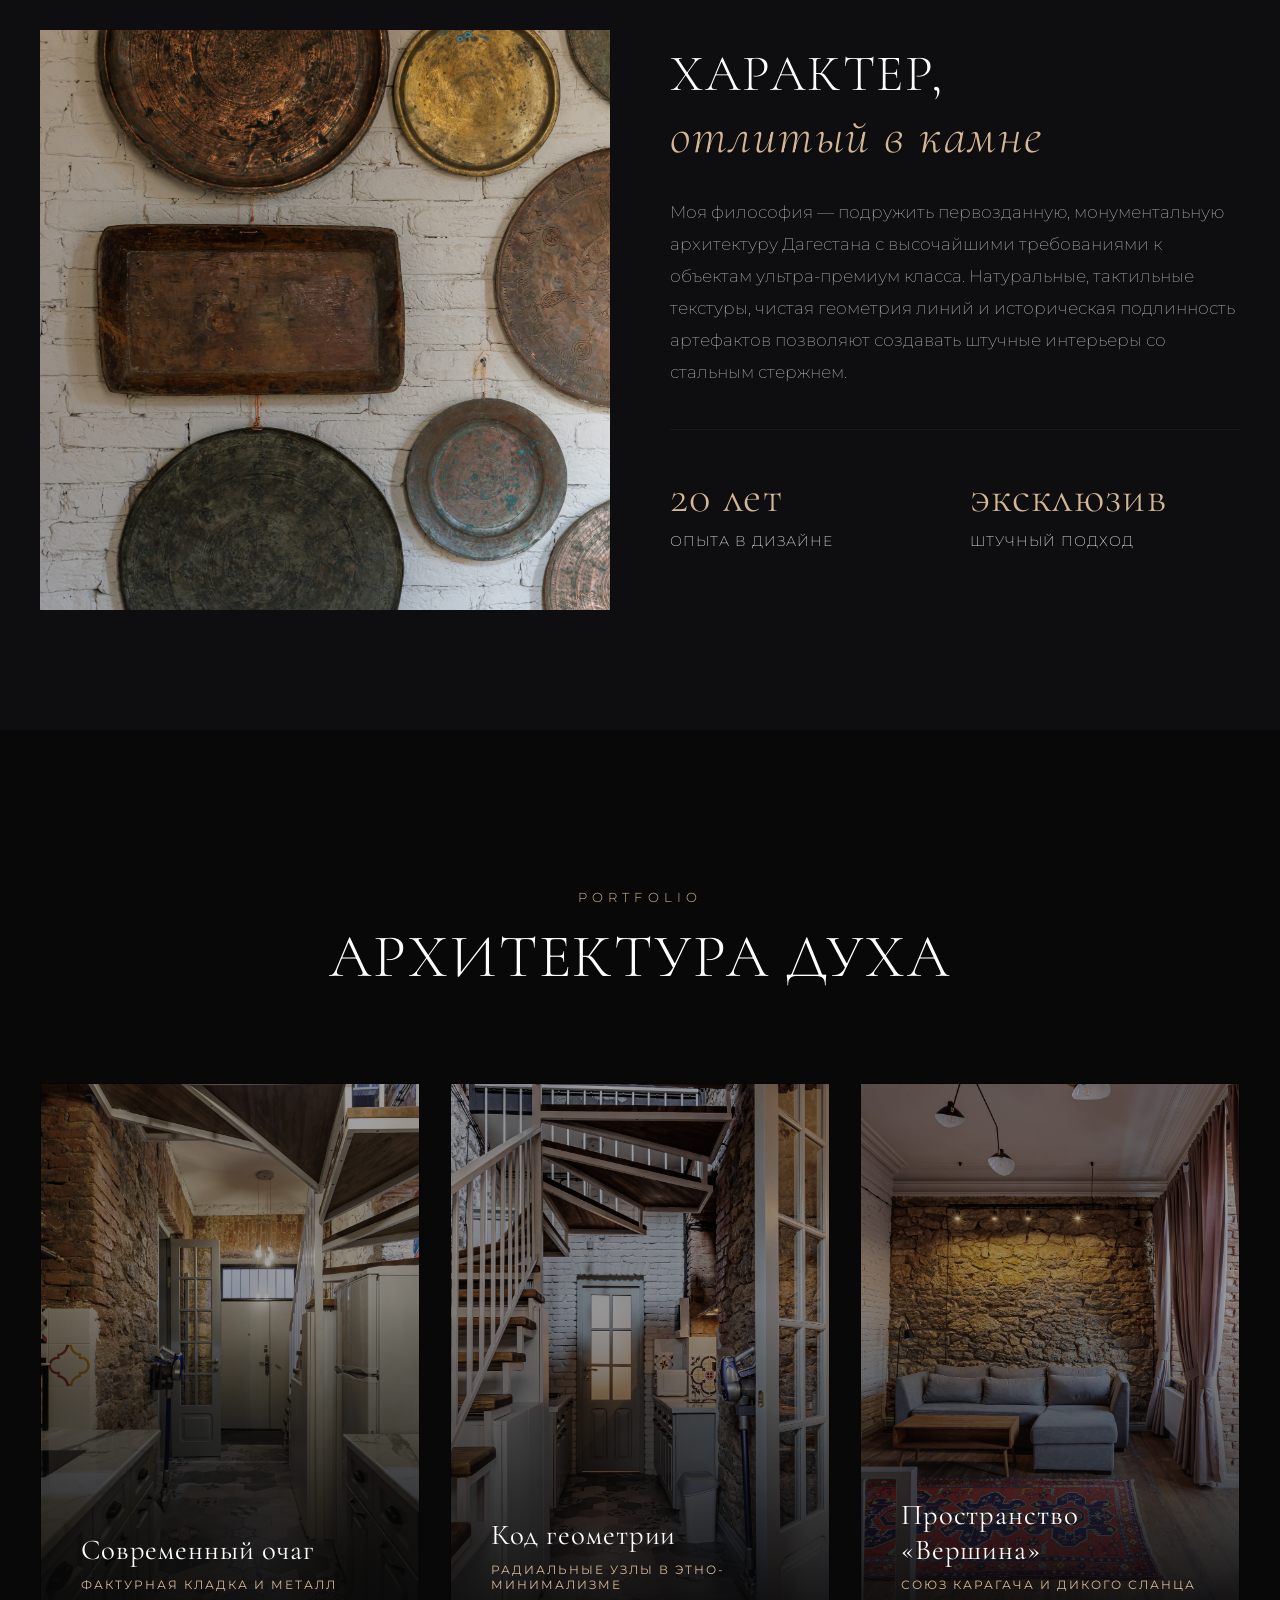
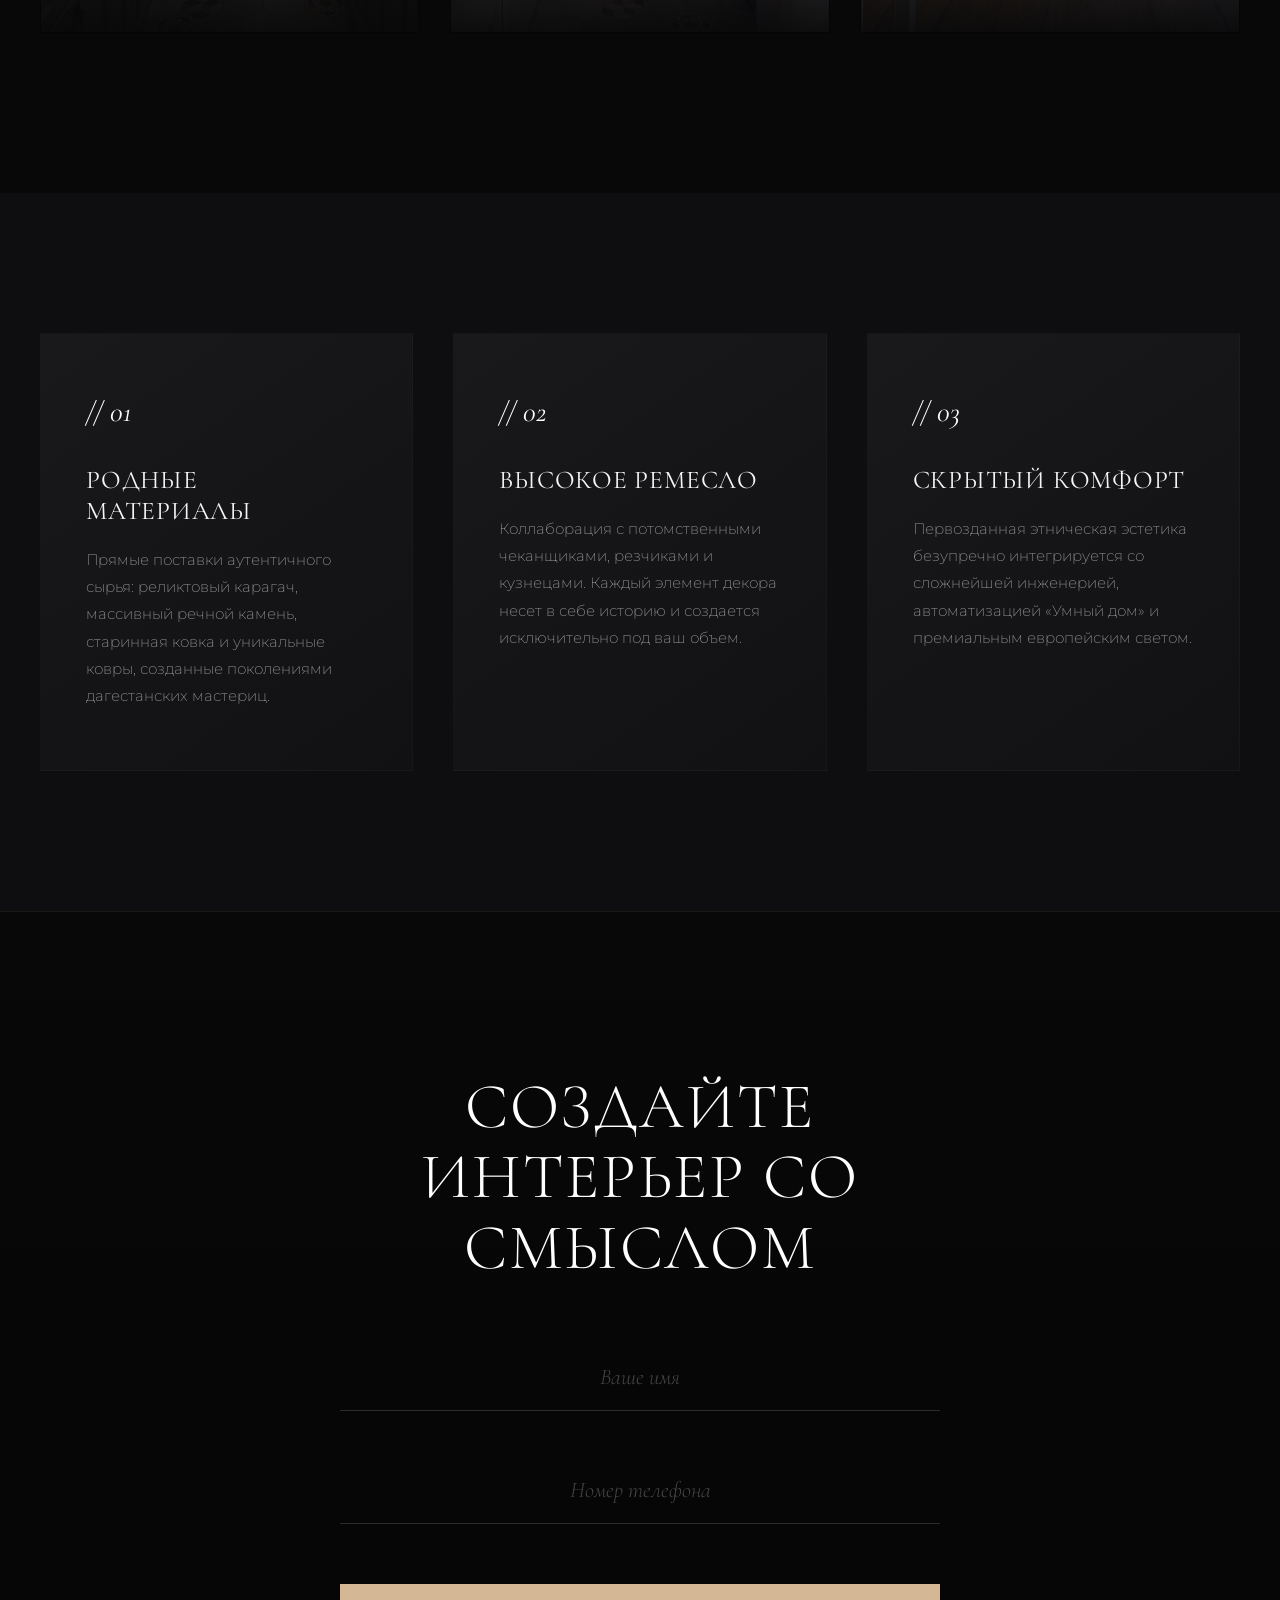
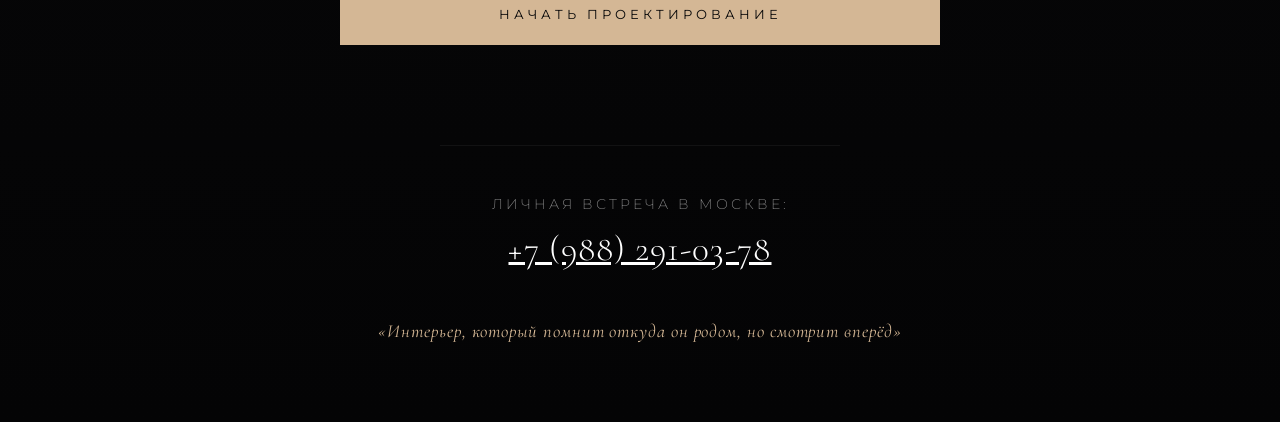
==== commit aa056f9e: "Update index.html" ====
--- a/index.html
+++ b/index.html
@@ -3,7 +3,7 @@
 <head>
     <meta charset="UTF-8">
     <meta name="viewport" content="width=device-width, initial-scale=1.0">
-    <title>Андрей Забожанов | Интерьерная архитектура с горским характером</title>
+    <title>Андрей Забожанов | Архитектура и премиальные interior-решения</title>
     
     <meta property="og:type" content="website">
     <meta property="og:url" content="https://design.great05.ru/">
@@ -25,184 +25,151 @@
     </script>
     <noscript><div><img src="https://mc.yandex.ru/watch/109783591" style="position:absolute; left:-9999px;" alt="" /></div></noscript>
     <style>
-        /* --- ШРИФТЫ И СВЕРХДОРОГАЯ ПАЛИТРА --- */
-        @import url('https://fonts.googleapis.com/css2?family=Cormorant+Garamond:ital,wght@0,300;0,400;0,500;1,300;1,400&family=Montserrat:wght@200;300;400;500&display=swap');
+        /* --- ЭЛИТАРНАЯ ТИПОГРАФИКА И КОНЦЕПТ-ПАЛИТРА --- */
+        @import url('https://fonts.googleapis.com/css2?family=Cormorant+Garamond:ital,wght@0,300;0,400;0,500;1,300;1,400&family=Montserrat:wght@100;200;300;400;500;600&display=swap');
 
         :root {
-            --bg-black: #0a0a0b;
-            --bg-stone: #121214;
+            --bg-deep: #080809;
+            --bg-card: #0e0e10;
             --accent-gold: #d4b795;
-            --accent-dark-gold: #8c7255;
-            --text-pure: #ffffff;
-            --text-safari: #bcbcbc;
-            --text-dim: #666666;
+            --text-white: #ffffff;
+            --text-gray: #aaaaaa;
             --font-serif: 'Cormorant Garamond', Georgia, serif;
             --font-sans: 'Montserrat', sans-serif;
-            --transition-fluid: all 0.8s cubic-bezier(0.16, 1, 0.3, 1);
-        }
-
-        /* ТЕКСТУРНЫЙ ШУМ НА ЗАДНЕМ ПЛАНЕ */
+            --transition-premium: all 0.6s cubic-bezier(0.25, 1, 0.5, 1);
+        }
+
+        /* ЭФФЕКТ ДОРОГОЙ ТЕКСТУРНОЙ ЗЕРНИСТОСТИ */
         html::before {
-            content: "";
-            position: fixed;
-            top: 0; left: 0; width: 100vw; height: 100vh;
-            background-image: url("data:image/svg+xml,%3Csvg viewBox='0 0 200 200' xmlns='http://www.w3.org/2000/svg'%3E%3Cfilter id='noiseFilter'%3E%3CfeTurbulence type='fractalNoise' baseFrequency='0.8' numOctaves='3' stitchTiles='stitch'/%3E%3C/filter%3E%3Crect width='100%25' height='100%25' filter='url(%23noiseFilter)'/%3E%3C/svg%3E");
-            opacity: 0.025;
-            pointer-events: none;
-            z-index: 9999;
+            content: ""; position: fixed; top: 0; left: 0; width: 100vw; height: 100vh;
+            background-image: url("data:image/svg+xml,%3Csvg viewBox='0 0 200 200' xmlns='http://www.w3.org/2000/svg'%3E%3Cfilter id='noise'%3E%3CfeTurbulence type='fractalNoise' baseFrequency='0.75' numOctaves='3' stitchTiles='stitch'/%3E%3C/filter%3E%3Crect width='100%25' height='100%25' filter='url(%23noise)'/%3E%3C/svg%3E");
+            opacity: 0.03; pointer-events: none; z-index: 9999;
         }
 
         * { box-sizing: border-box; margin: 0; padding: 0; -webkit-font-smoothing: antialiased; }
-        html { scroll-behavior: smooth; background-color: var(--bg-black); color: var(--text-pure); font-family: var(--font-sans); overflow-x: hidden; }
-        h1, h2, h3 { font-family: var(--font-serif); font-weight: 300; letter-spacing: 0.05em; }
-        a { color: inherit; text-decoration: none; transition: var(--transition-fluid); }
-
-        .container { max-width: 1400px; margin: 0 auto; padding: 0 50px; }
-
-        /* ЭФФЕКТЫ КРЕАТИВНОГО ПОЯВЛЕНИЯ (SCROLL EFFECTS) */
-        .reveal { opacity: 0; transform: translateY(60px); transition: var(--transition-fluid); }
+        html { scroll-behavior: smooth; background-color: var(--bg-deep); color: var(--text-white); font-family: var(--font-sans); overflow-x: hidden; }
+        h1, h2, h3 { font-family: var(--font-serif); font-weight: 300; letter-spacing: 0.03em; }
+
+        .container { max-width: 1300px; margin: 0 auto; padding: 0 40px; }
+
+        /* ИНТЕРАКТИВНЫЕ ЭФФЕКТЫ */
+        .reveal { opacity: 0; transform: translateY(40px); transition: var(--transition-premium); }
         .reveal.active { opacity: 1; transform: translateY(0); }
-        .reveal-left { opacity: 0; transform: translateX(-60px); transition: var(--transition-fluid); }
-        .reveal-left.active { opacity: 1; transform: translateX(0); }
-
-        /* --- ШАПКА САЙТА --- */
-        header { position: absolute; top: 0; left: 0; width: 100%; z-index: 100; padding: 40px 0; }
+
+        /* --- ШАПКА --- */
+        header { position: absolute; top: 0; left: 0; width: 100%; z-index: 100; padding: 45px 0; }
         .header-container { display: flex; justify-content: space-between; align-items: center; }
-        .logo { font-family: var(--font-serif); font-size: 1.8rem; letter-spacing: 0.15em; text-transform: uppercase; font-weight: 400; }
+        .logo { font-family: var(--font-serif); font-size: 0.85rem; letter-spacing: 0.3em; text-transform: uppercase; font-weight: 400; }
         .logo span { color: var(--accent-gold); }
-        .nav-phone { font-size: 0.85rem; letter-spacing: 0.2em; border-bottom: 1px solid rgba(212, 183, 149, 0.3); padding-bottom: 6px; font-weight: 300; }
+        .nav-phone { font-size: 0.85rem; letter-spacing: 0.2em; font-weight: 200; border-bottom: 1px solid rgba(214, 183, 149, 0.2); padding-bottom: 4px; }
         .nav-phone:hover { color: var(--accent-gold); border-color: var(--accent-gold); }
 
-        /* --- ГЛАВНЫЙ ЭКРАН (HERO) --- */
+        /* --- КУТЮРНЫЙ ГЛАВНЫЙ ЭКРАН --- */
         .hero {
-            height: 100vh; min-height: 800px; position: relative; display: flex; align-items: center;
-            background: linear-gradient(180deg, rgba(10,10,11,0.4) 0%, rgba(10,10,11,0.9) 100%), 
-                        url('hero.jpg') center/cover no-repeat;
-        }
-        .hero-content { max-width: 900px; position: relative; z-index: 2; }
-        .hero h1 { font-size: 6rem; line-height: 1.05; text-transform: uppercase; margin-bottom: 35px; }
-        .hero h1 span { font-family: var(--font-sans); font-weight: 200; font-size: 4rem; display: block; color: var(--accent-gold); letter-spacing: 0.1em; }
-        .hero p { font-size: 1.2rem; color: var(--text-safari); margin-bottom: 50px; max-width: 600px; font-weight: 200; line-height: 1.8; letter-spacing: 0.03em; }
+            height: 100vh; min-height: 800px; display: flex; align-items: center; justify-content: center; text-align: center;
+            background: linear-gradient(180deg, rgba(8,8,9,0.3) 0%, rgba(8,8,9,0.95) 100%), url('hero.jpg') center/cover no-repeat;
+        }
+        .hero-content { max-width: 950px; }
+        .hero h1 { font-size: 5.5rem; line-height: 1.1; text-transform: uppercase; margin-bottom: 35px; font-weight: 300; }
+        .hero p { font-size: 1.15rem; color: var(--text-gray); margin: 0 auto 50px auto; max-width: 650px; font-weight: 200; line-height: 1.8; letter-spacing: 0.02em; }
         
         .btn {
-            display: inline-flex; align-items: center; padding: 22px 50px; background-color: transparent;
-            color: var(--accent-gold); font-weight: 400; letter-spacing: 0.25em; text-transform: uppercase;
-            font-size: 0.75rem; border: 1px solid var(--accent-gold); cursor: pointer; position: relative; overflow: hidden; transition: var(--transition-fluid);
-        }
-        .btn::before {
-            content: ''; position: absolute; top: 0; left: -100%; width: 100%; height: 100%;
-            background-color: var(--accent-gold); transition: var(--transition-fluid); z-index: -1;
-        }
-        .btn:hover { color: var(--bg-black); }
-        .btn:hover::before { left: 0; }
-
-        /* --- СЕКЦИЯ: МАНИФЕСТ --- */
-        .manifesto { padding: 200px 0; background-color: var(--bg-black); position: relative; }
-        .manifesto-decor { position: absolute; left: 50%; top: 0; width: 1px; height: 150px; background: linear-gradient(to bottom, var(--accent-gold), transparent); }
-        .manifesto-text { font-family: var(--font-serif); font-size: 3rem; line-height: 1.4; max-width: 1100px; margin: 0 auto; text-align: left; font-weight: 300; }
-        .manifesto-text span { color: var(--accent-gold); font-style: italic; }
+            display: inline-block; padding: 20px 50px; background-color: transparent; color: var(--accent-gold);
+            font-weight: 300; letter-spacing: 0.3em; text-transform: uppercase; font-size: 0.75rem;
+            border: 1px solid var(--accent-gold); cursor: pointer; transition: var(--transition-premium);
+        }
+        .btn:hover { background-color: var(--accent-gold); color: var(--bg-deep); }
+
+        /* --- МАНИФЕСТ --- */
+        .manifesto { padding: 180px 0; background-color: var(--bg-deep); text-align: center; }
+        .manifesto-text { font-family: var(--font-serif); font-size: 2.6rem; line-height: 1.5; max-width: 1000px; margin: 0 auto; font-weight: 300; font-style: italic; color: #f0f0f0; }
+        .manifesto-text span { color: var(--accent-gold); font-style: normal; }
 
         /* --- СЕКЦИЯ: О ДИЗАЙНЕРЕ --- */
-        .about { padding: 160px 0; background-color: var(--bg-stone); position: relative; }
-        .about-grid { display: grid; grid-template-columns: 1.1fr 0.9fr; gap: 100px; align-items: center; }
-        .about-img-wrapper { position: relative; padding-bottom: 120%; overflow: hidden; border: 1px solid rgba(255,255,255,0.03); }
-        .about-img { position: absolute; top: 0; left: 0; width: 100%; height: 100%; object-fit: cover; filter: grayscale(20%) contrast(105%) brightness(85%); transition: var(--transition-fluid); }
-        .about-img-wrapper:hover .about-img { transform: scale(1.04); filter: grayscale(0%) contrast(100%) brightness(95%); }
+        .about { padding: 120px 0; background-color: var(--bg-card); }
+        .about-grid { display: grid; grid-template-columns: 1fr 1fr; gap: 60px; align-items: center; }
+        .about-img-box { width: 100%; height: 580px; background: url('about.jpg') center/cover no-repeat; }
+        .about-info h2 { font-size: 3.2rem; text-transform: uppercase; margin-bottom: 30px; line-height: 1.2; }
+        .about-info h2 span { font-style: italic; font-family: var(--font-serif); color: var(--accent-gold); text-transform: none; }
+        .about-info p { color: var(--text-gray); font-size: 1.05rem; font-weight: 200; line-height: 1.9; margin-bottom: 40px; }
         
-        .about-info h2 { font-size: 4rem; text-transform: uppercase; margin-bottom: 40px; line-height: 1.1; }
-        .about-info h2 text-dim { color: var(--text-dim); }
-        .about-info p { color: var(--text-safari); margin-bottom: 50px; font-size: 1.1rem; font-weight: 200; line-height: 1.9; }
-
-        .single-stat-box { border-left: 2px solid var(--accent-gold); padding-left: 40px; margin-top: 60px; }
-        .single-stat-box h3 { font-size: 6rem; color: var(--accent-gold); line-height: 0.9; margin-bottom: 15px; font-weight: 400; font-family: var(--font-serif); }
-        .single-stat-box p { font-size: 1.2rem; color: var(--text-pure); font-weight: 300; letter-spacing: 0.05em; line-height: 1.5; }
+        /* Выравнивание подзаголовков статистики по единому стилю */
+        .stat-grid { display: grid; grid-template-columns: 1fr 1fr; gap: 30px; border-top: 1px solid rgba(255,255,255,0.05); padding-top: 40px; }
+        .stat-item h3 { font-size: 2.8rem; color: var(--accent-gold); margin-bottom: 5px; font-family: var(--font-serif); }
+        .stat-item h3.lowercase-text { text-transform: lowercase; }
+        .stat-item p { font-size: 0.85rem; color: var(--text-white); text-transform: uppercase; letter-spacing: 1px; }
 
         /* --- СЕКЦИЯ: ПОРТФОЛИО --- */
-        .portfolio { padding: 180px 0; background-color: var(--bg-black); }
-        .section-header { display: flex; justify-content: space-between; align-items: flex-end; margin-bottom: 100px; }
-        .section-title { font-size: 4.5rem; text-transform: uppercase; line-height: 1; }
-        .section-title span { font-family: var(--font-sans); font-size: 1rem; color: var(--accent-gold); display: block; letter-spacing: 0.3em; margin-bottom: 15px; }
-        .section-subtitle-decor { font-family: var(--font-serif); font-style: italic; font-size: 1.8rem; color: var(--text-dim); max-width: 400px; text-align: right; line-height: 1.3; }
-
-        .portfolio-grid { display: grid; grid-template-columns: 1.2fr 0.8fr; gap: 60px; }
-        .portfolio-item { position: relative; overflow: hidden; background-color: #000; transition: var(--transition-fluid); border: 1px solid rgba(255,255,255,0.02); }
+        .portfolio { padding: 160px 0; background-color: var(--bg-deep); }
+        .section-title { font-size: 3.8rem; text-transform: uppercase; text-align: center; margin-bottom: 90px; font-weight: 300; }
+        .section-title span { font-family: var(--font-sans); font-size: 0.8rem; color: var(--accent-gold); display: block; letter-spacing: 0.4em; margin-bottom: 15px; text-transform: uppercase; font-weight: 300; }
         
-        .portfolio-item.h-700 { height: 750px; }
-        .portfolio-item.h-500 { height: 500px; margin-top: 100px; }
-        .portfolio-item.wide { grid-column: span 2; height: 700px; margin-top: 40px; }
-
-        .portfolio-img { width: 100%; height: 100%; object-fit: cover; filter: brightness(75%) saturate(85%); transition: var(--transition-fluid); }
-        .portfolio-overlay { position: absolute; top: 0; left: 0; width: 100%; height: 100%; background: linear-gradient(to top, rgba(10,10,11,1) 0%, rgba(10,10,11,0.3) 50%, transparent 100%); display: flex; flex-direction: column; justify-content: flex-end; padding: 50px; opacity: 0.9; transition: var(--transition-fluid); }
-        
-        .portfolio-item:hover .portfolio-img { transform: scale(1.02); filter: brightness(90%) saturate(100%); }
-        .portfolio-overlay h3 { font-size: 2.2rem; margin-bottom: 12px; transform: translateY(10px); transition: var(--transition-fluid); }
-        .portfolio-overlay p { font-size: 0.8rem; color: var(--accent-gold); text-transform: uppercase; letter-spacing: 3px; font-weight: 400; transform: translateY(10px); transition: var(--transition-fluid); }
-        .portfolio-item:hover .portfolio-overlay h3, .portfolio-item:hover .portfolio-overlay p { transform: translateY(0); }
+        .portfolio-grid { display: grid; grid-template-columns: repeat(3, 1fr); gap: 30px; }
+        .portfolio-item { position: relative; height: 550px; overflow: hidden; border: 1px solid rgba(255,255,255,0.02); background-color: #000; }
+        .portfolio-img { width: 100%; height: 100%; object-fit: cover; filter: brightness(65%) saturate(80%); transition: var(--transition-premium); }
+        .portfolio-overlay { position: absolute; top: 0; left: 0; width: 100%; height: 100%; background: linear-gradient(to top, rgba(8,8,9,0.95) 0%, transparent 60%); display: flex; flex-direction: column; justify-content: flex-end; padding: 40px; }
+        .portfolio-item:hover .portfolio-img { transform: scale(1.05); filter: brightness(85%) saturate(100%); }
+        .portfolio-overlay h3 { font-size: 1.8rem; margin-bottom: 10px; font-weight: 400; }
+        .portfolio-overlay p { font-size: 0.75rem; color: var(--accent-gold); text-transform: uppercase; letter-spacing: 2px; }
 
         /* --- СЕКЦИЯ: ЦЕННОСТИ --- */
-        .values { padding: 160px 0; background-color: var(--bg-stone); }
+        .values { padding: 140px 0; background-color: var(--bg-card); }
         .values-grid { display: grid; grid-template-columns: repeat(3, 1fr); gap: 40px; }
-        .value-card { padding: 60px 45px; background: linear-gradient(145deg, #19191c, #111113); border: 1px solid rgba(255, 255, 255, 0.01); transition: var(--transition-fluid); position: relative; }
+        .value-card { padding: 60px 45px; background: linear-gradient(145deg, #19191c, #111113); border: 1px solid rgba(255, 255, 255, 0.01); transition: var(--transition-premium); position: relative; }
         .value-card:hover { transform: translateY(-10px); border-color: rgba(212, 183, 149, 0.2); box-shadow: 0 30px 60px rgba(0,0,0,0.4); }
         .value-number { font-family: var(--font-serif); font-size: 1.8rem; color: var(--accent-dark-gold); margin-bottom: 35px; display: block; font-style: italic; }
         .value-card h3 { font-size: 1.6rem; margin-bottom: 20px; text-transform: uppercase; font-weight: 400; color: #f5f5f5; }
-        .value-card p { color: var(--text-safari); font-size: 0.95rem; font-weight: 200; line-height: 1.8; }
-
-        /* --- СЕКЦИЯ: КОНТАКТЫ И ФОРМА --- */
-        footer { padding: 180px 0 80px 0; background: linear-gradient(rgba(10,10,11,0.92), rgba(10,10,11,0.98)), url('footer_bg.jpg') center/cover no-repeat; border-top: 1px solid rgba(212, 183, 149, 0.1); }
-        .footer-grid { display: grid; grid-template-columns: 1fr 1fr; gap: 120px; margin-bottom: 100px; }
-        .footer-info h2 { font-size: 4.5rem; line-height: 1.1; margin-bottom: 40px; text-transform: uppercase; }
-        .footer-contacts p { font-size: 1rem; margin-bottom: 15px; color: var(--text-dim); letter-spacing: 2px; text-transform: uppercase; }
-        .footer-contacts a { color: var(--text-pure); font-size: 2.2rem; font-family: var(--font-serif); letter-spacing: 0.05em; font-weight: 300; }
-        .footer-contacts a:hover { color: var(--accent-gold); }
-
-        .form-box { position: relative; }
-        .form-group { margin-bottom: 45px; position: relative; }
+        .value-card p { color: var(--text-gray); font-size: 0.95rem; font-weight: 200; line-height: 1.8; }
+
+        /* --- СИММЕТРИЧНЫЙ ФУТЕР --- */
+        footer { padding: 160px 0 80px 0; background: linear-gradient(180deg, var(--bg-deep) 0%, #040405 100%); border-top: 1px solid rgba(214, 183, 149, 0.1); }
+        .footer-center-container { max-width: 600px; margin: 0 auto; text-align: center; }
+        .footer-center-container h2 { font-size: 4rem; text-transform: uppercase; margin-bottom: 60px; line-height: 1.1; font-weight: 300; }
         
+        .form-group { margin-bottom: 45px; }
         .form-input {
             width: 100%; padding: 20px 0; background: transparent !important; border: none !important; 
-            border-bottom: 1px solid rgba(255,255,255,0.15) !important; color: var(--text-pure) !important; 
-            font-family: var(--font-serif); font-size: 1.4rem; font-style: italic; 
-            outline: none !important; box-shadow: none !important; border-radius: 0 !important; transition: var(--transition-fluid);
+            border-bottom: 1px solid rgba(255,255,255,0.15) !important; color: var(--text-white) !important; 
+            font-family: var(--font-serif); font-size: 1.4rem; font-style: italic; text-align: center;
+            outline: none !important; box-shadow: none !important; border-radius: 0 !important; transition: var(--transition-premium);
         }
         .form-input:focus { border-bottom-color: var(--accent-gold) !important; }
-        .form-input::placeholder { color: rgba(255,255,255,0.25); font-weight: 300; }
+        .form-input::placeholder { color: rgba(255,255,255,0.25); font-weight: 200; }
 
         .form-btn {
-            width: 100%; padding: 24px; background-color: var(--accent-gold); color: var(--bg-black);
-            font-family: var(--font-sans); font-weight: 500; letter-spacing: 4px; text-transform: uppercase;
-            font-size: 0.8rem; border: 1px solid var(--accent-gold); cursor: pointer; transition: var(--transition-fluid);
-            border-radius: 0 !important;
+            width: 100%; padding: 22px; background-color: var(--accent-gold); color: var(--bg-deep);
+            font-family: var(--font-sans); font-weight: 400; letter-spacing: 4px; text-transform: uppercase;
+            font-size: 0.8rem; border: 1px solid var(--accent-gold); cursor: pointer; transition: var(--transition-premium);
+            border-radius: 0 !important; margin-top: 15px;
         }
         .form-btn:hover { background-color: transparent; color: var(--accent-gold); }
 
         .form-result {
             display: none; font-size: 1.2rem; color: var(--accent-gold); font-family: var(--font-serif);
-            border: 1px dashed var(--accent-gold); padding: 25px; text-align: center; margin-top: 30px; letter-spacing: 1px;
-        }
-
-        .copyright { text-align: center; font-size: 1.1rem; color: var(--accent-gold); border-top: 1px solid rgba(255, 255, 255, 0.05); padding-top: 50px; font-family: var(--font-serif); letter-spacing: 0.08em; font-style: italic; }
-
-        /* --- АДАПТИВНОСТЬ --- */
-        @media (max-width: 1200px) {
-            .hero h1 { font-size: 4.5rem; }
-            .hero h1 span { font-size: 3rem; }
-            .about-grid, .footer-grid { gap: 60px; }
-        }
-
+            border: 1px dashed var(--accent-gold); padding: 20px; text-align: center; margin-top: 30px;
+        }
+
+        .footer-location-block { margin: 100px auto 50px auto; text-align: center; border-top: 1px solid rgba(255,255,255,0.05); padding-top: 50px; max-width: 400px; }
+        .footer-location-block p { font-size: 0.85rem; color: var(--text-gray); letter-spacing: 3px; text-transform: uppercase; margin-bottom: 15px; font-weight: 200; }
+        .footer-location-block a { color: var(--text-white); font-size: 2.2rem; font-family: var(--font-serif); letter-spacing: 0.03em; font-weight: 300; }
+        .footer-location-block a:hover { color: var(--accent-gold); }
+
+        .copyright { font-size: 1.15rem; color: var(--accent-gold); font-family: var(--font-serif); letter-spacing: 0.05em; font-style: italic; margin-top: 30px; }
+
+        /* --- МОБИЛЬНЫЙ АДАПТИВ --- */
         @media (max-width: 992px) {
-            .container { padding: 0 30px; }
-            .about-grid, .footer-grid { grid-template-columns: 1fr; gap: 60px; }
+            .container { padding: 0 25px; }
+            .about-grid { grid-template-columns: 1fr; gap: 40px; }
+            .about-img-box { height: 400px; }
+            .about-info { text-align: center; }
+            .about-info h2 { font-size: 2.5rem; }
+            .stat-grid { justify-content: center; }
             .portfolio-grid, .values-grid { grid-template-columns: 1fr; gap: 30px; }
-            .portfolio-item.h-500 { margin-top: 0; height: 500px; }
-            .portfolio-item.h-700 { height: 500px; }
-            .portfolio-item.wide { grid-column: span 1; height: 500px; }
-            .hero h1 { font-size: 3.5rem; }
-            .hero h1 span { font-size: 2.2rem; }
-            .manifesto-text { font-size: 2rem; }
-            .about-info h2 { font-size: 2.8rem; }
-            .footer-info h2 { font-size: 3rem; }
-            .about-img-wrapper { padding-bottom: 90%; }
+            .portfolio-item { height: 450px; }
+            .hero h1 { font-size: 3.2rem; }
+            .manifesto-text { font-size: 1.8rem; }
+            .footer-center-container h2 { font-size: 2.8rem; }
+            .footer-location-block a { font-size: 1.8rem; }
         }
     </style>
 </head>
@@ -217,19 +184,18 @@
 
     <section class="hero">
         <div class="container">
-            <div class="hero-content reveal-left active">
-                <h1><span>Interior Architecture</span>Память предков.<br>Эстетика будущего.</h1>
-                <p>Премиальные жилые пространства с глубоким горским характером от архитектора Андрея Забожанова. 20 лет изысканной трансформации кавказских традиций в контекст современных резиденций Москвы.</p>
+            <div class="hero-content">
+                <h1>Память предков.<br>Эстетика будущего.</h1>
+                <p>Премиальные жилые пространства с глубоким горским характером от архитектора Андрея Забожанова. 20 лет авторского опыта трансформации кавказских традиций в контекст современных резиденций Quiet Luxury для объектов в Москве.</p>
                 <a href="#contact" class="btn">Обсудить ваш проект</a>
             </div>
         </div>
     </section>
 
     <section class="manifesto reveal">
-        <div class="manifesto-decor"></div>
         <div class="container">
             <p class="manifesto-text">
-                «Истинная роскошь не кричит. Она молчит на языке вековых скал. Мы берем <span>суровую честность горской сакли</span>, тепло родного очага и переносим их в безупречные технологичные интерьеры будущего».
+                «Истинная роскошь не кричит. Она молчит на языке вековых скал. Мы берем <span>суровую честность горской сакли</span>, тепло родного очага и переносим их в безупречные технологичные интерьеры».
             </p>
         </div>
     </section>
@@ -237,16 +203,19 @@
     <section class="about reveal">
         <div class="container">
             <div class="about-grid">
-                <div class="about-img-wrapper">
-                    <img src="about.jpg" alt="Интерьерная концепция" class="about-img">
-                </div>
+                <div class="about-img-box"></div>
                 <div class="about-info">
-                    <h2>Характер,<br><span style="color:var(--text-dim)">отлитый в камне</span></h2>
-                    <p>Моя философия — подружить первозданную, монументальную архитектуру Дагестана с высочайшими требованиями к объектам ультра-премиум класса в Москве. Натуральные, тактильные текстуры, чистая геометрия линий и историческая подлинность артефактов создают интерьеры со стальным стержнем.</p>
-                    
-                    <div class="single-stat-box">
-                        <h3>20 лет</h3>
-                        <p>Бескомпромиссного практического опыта проектирования знаковых объектов в Дагестане.</p>
+                    <h2>Характер,<br><span>отлитый в камне</span></h2>
+                    <p>Моя философия — подружить первозданную, монументальную архитектуру Дагестана с высочайшими требованиями к объектам ультра-премиум класса. Натуральные, тактильные текстуры, чистая геометрия линий и историческая подлинность артефактов позволяют создавать штучные интерьеры со стальным стержнем.</p>
+                    <div class="stat-grid">
+                        <div class="stat-item">
+                            <h3>20 лет</h3>
+                            <p>Опыта в дизайне</p>
+                        </div>
+                        <div class="stat-item">
+                            <h3 class="lowercase-text">эксклюзив</h3>
+                            <p>Штучный подход</p>
+                        </div>
                     </div>
                 </div>
             </div>
@@ -255,34 +224,31 @@
 
     <section class="portfolio reveal">
         <div class="container">
-            <div class="section-header">
-                <h2 class="section-title"><span>Portfolio</span>Архитектура духа</h2>
-                <div class="section-subtitle-decor">Штучные решения для людей, ценящих масштаб</div>
-            </div>
+            <h2 class="section-title"><span>Portfolio</span>Архитектура духа</h2>
             
             <div class="portfolio-grid">
                 
-                <div class="portfolio-item h-700">
+                <div class="portfolio-item">
                     <img src="portfolio1.jpg" alt="Проект камина" class="portfolio-img">
                     <div class="portfolio-overlay">
                         <h3>Современный очаг</h3>
-                        <p>Фактурная кладка ручной работы и патинированный металл</p>
+                        <p>Фактурная кладка и металл</p>
                     </div>
                 </div>
 
-                <div class="portfolio-item h-500">
-                    <img src="portfolio2.jpg" alt="Винтовая лестница в интерьере" class="portfolio-img">
+                <div class="portfolio-item">
+                    <img src="portfolio2.jpg" alt="Интерьер" class="portfolio-img">
                     <div class="portfolio-overlay">
                         <h3>Код геометрии</h3>
-                        <p>Интеграция радиальных архитектурных узлов в этно-минимализм</p>
+                        <p>Радиальные узлы в этно-минимализме</p>
                     </div>
                 </div>
 
-                <div class="portfolio-item wide">
-                    <img src="portfolio3.jpg" alt="Гостиная со вторым светом" class="portfolio-img">
+                <div class="portfolio-item">
+                    <img src="portfolio3.jpg" alt="Гостиная" class="portfolio-img">
                     <div class="portfolio-overlay">
                         <h3>Пространство «Вершина»</h3>
-                        <p>Двухуровневая резиденция: союз карагача, дикого сланца и скрытых технологий</p>
+                        <p>Союз карагача и дикого сланца</p>
                     </div>
                 </div>
 
@@ -297,7 +263,7 @@
                 <div class="value-card">
                     <span class="value-number">// 01</span>
                     <h3>Родные материалы</h3>
-                    <p>Прямые поставки из Дагестана: реликтовый карагач, массивный речной камень, старинная ковка и уникальные ковры, созданные поколениями дагестанских мастериц.</p>
+                    <p>Прямые поставки аутентичного сырья: реликтовый карагач, массивный речной камень, старинная ковка и уникальные ковры, созданные поколениями дагестанских мастериц.</p>
                 </div>
 
                 <div class="value-card">
@@ -318,14 +284,8 @@
 
     <footer id="contact">
         <div class="container">
-            <div class="footer-grid">
-                <div class="footer-info">
-                    <h2>Создайте интерьер<br>с глубоким смыслом</h2>
-                    <div class="footer-contacts">
-                        <p>Личная встреча в Москве:</p>
-                        <a href="tel:+79882910378">+7 (988) 291-03-78</a>
-                    </div>
-                </div>
+            <div class="footer-center-container">
+                <h2>Создайте интерьер со смыслом</h2>
                 
                 <div class="form-box">
                     <form id="premium-form" method="POST">
@@ -339,22 +299,27 @@
                         <div class="form-group">
                             <input type="tel" name="Телефон" class="form-input" placeholder="Номер телефона" required>
                         </div>
-                        <div style="margin-top: 50px;">
+                        <div>
                             <button type="submit" id="submit-btn" class="form-btn">Начать проектирование</button>
                         </div>
                     </form>
                     <div id="form-result" class="form-result"></div>
                 </div>
-            </div>
-            
-            <div class="copyright">
-                «Интерьер, который помнит откуда он родом, но смотрит вперёд»
+
+                <div class="footer-location-block">
+                    <p>Личная встреча в Москве:</p>
+                    <a href="tel:+79882910378">+7 (988) 291-03-78</a>
+                </div>
+                
+                <div class="copyright">
+                    «Интерьер, который помнит откуда он родом, но смотрит вперёд»
+                </div>
             </div>
         </div>
     </footer>
 
     <script>
-        const revealElements = document.querySelectorAll('.reveal, .reveal-left');
+        const revealElements = document.querySelectorAll('.reveal');
         const scrollReveal = function() {
             for (let i = 0; i < revealElements.length; i++) {
                 const windowHeight = window.innerHeight;
@@ -374,7 +339,7 @@
 
         form.addEventListener('submit', function(e) {
             e.preventDefault();
-            submitBtn.innerText = "Связываемся с сервером...";
+            submitBtn.innerText = "Отправка на сервер...";
             submitBtn.style.opacity = "0.4";
             submitBtn.disabled = true;
 
@@ -397,12 +362,12 @@
                     result.style.display = "block";
                     form.reset();
                 } else {
-                    result.innerHTML = "Ошибка отправки. Пожалуйста, свяжитесь по телефону напрямую.";
+                    result.innerHTML = "Ошибка. Свяжитесь по телефону напрямую.";
                     result.style.display = "block";
                 }
             })
             .catch(error => {
-                result.innerHTML = "Ошибка сети. Проверьте подключение.";
+                result.innerHTML = "Ошибка сети.";
                 result.style.display = "block";
             })
             .then(function() {
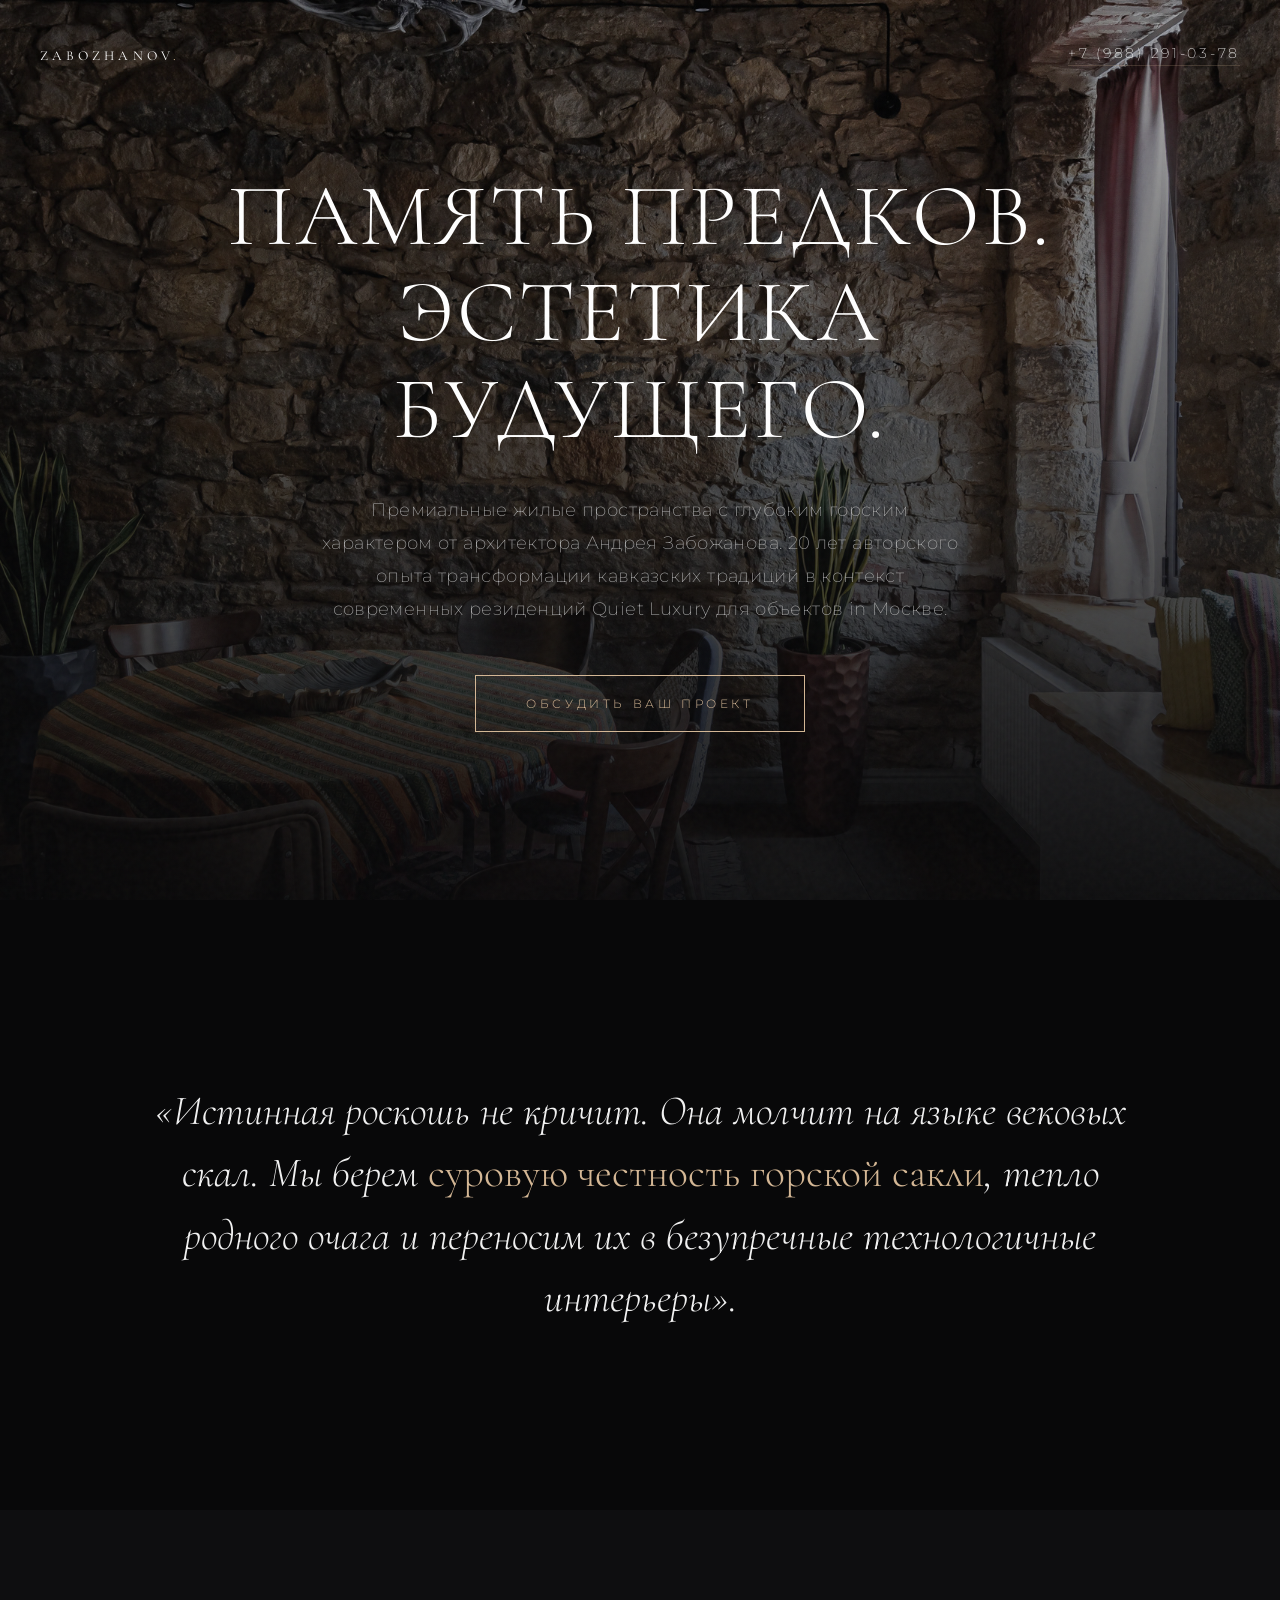
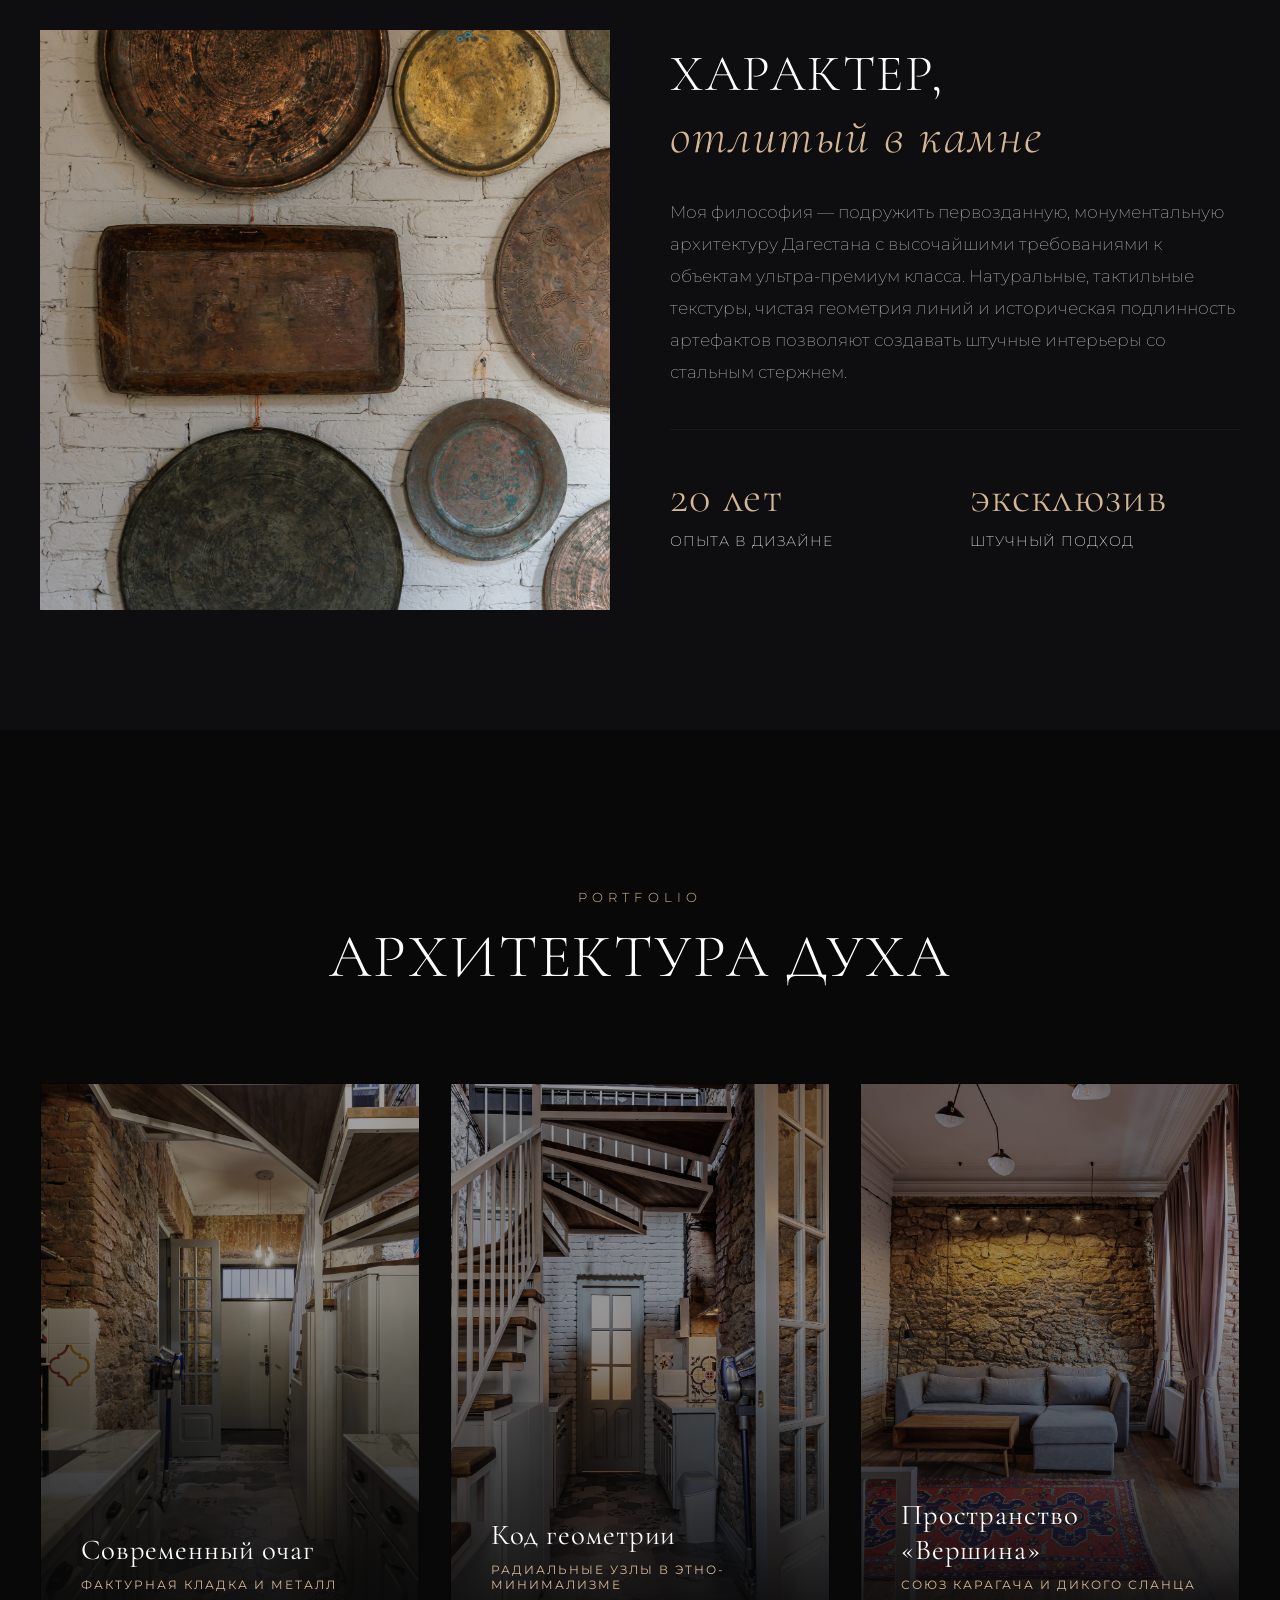
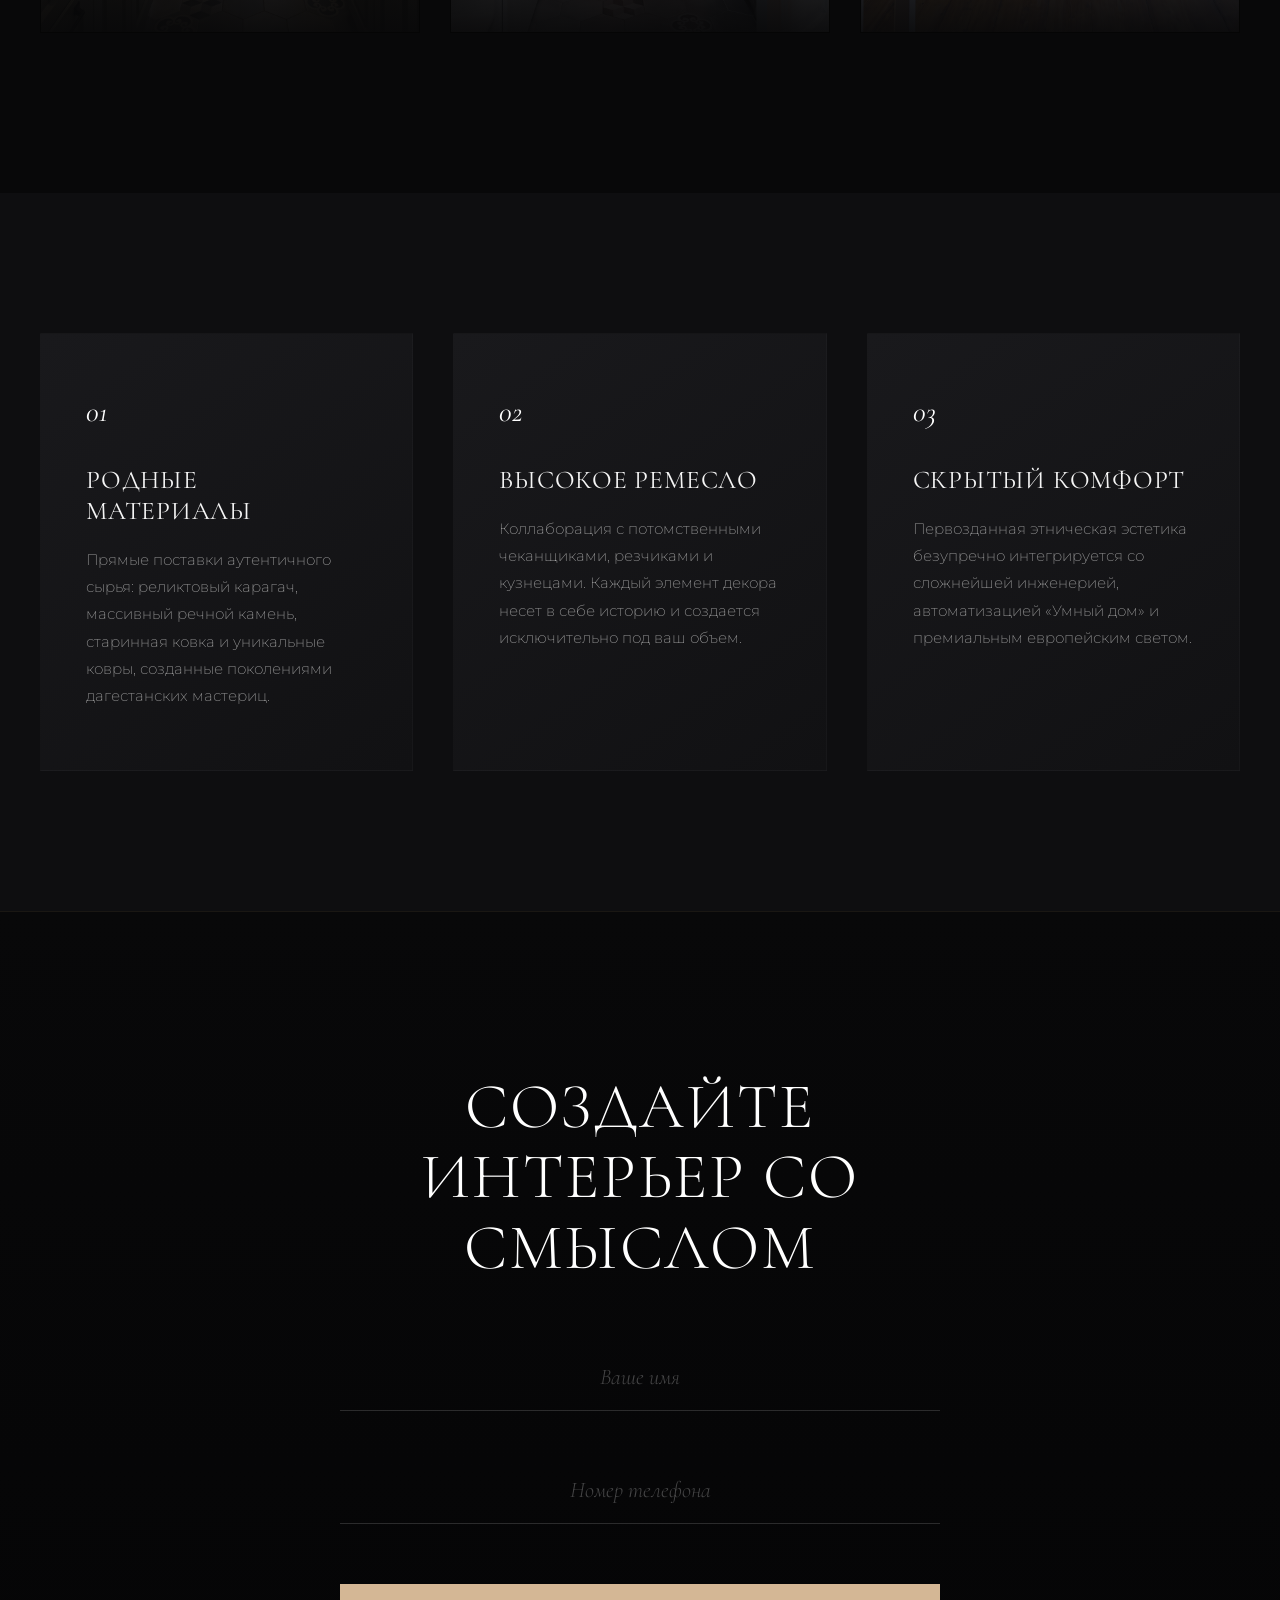
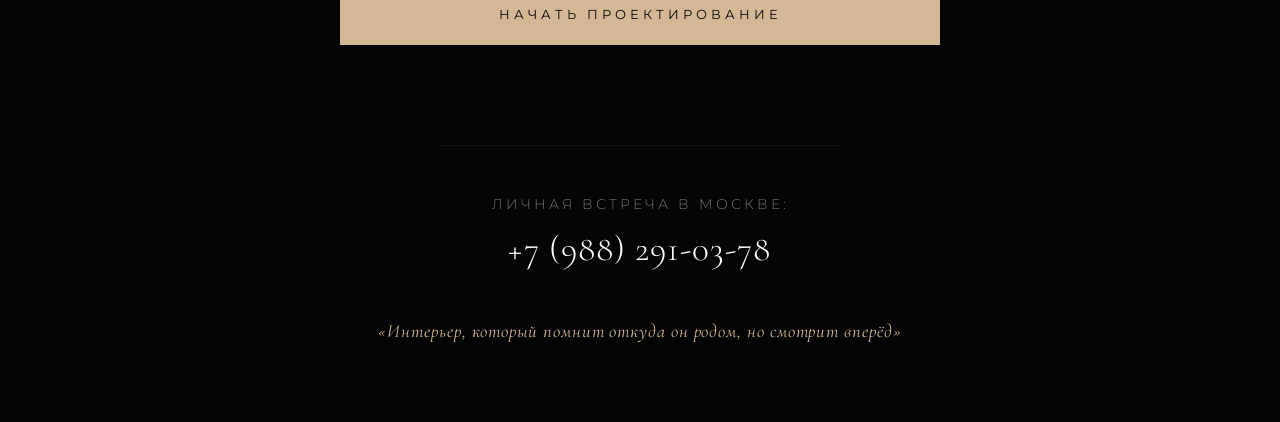
==== commit 71edaebe: "Update index.html" ====
--- a/index.html
+++ b/index.html
@@ -3,7 +3,7 @@
 <head>
     <meta charset="UTF-8">
     <meta name="viewport" content="width=device-width, initial-scale=1.0">
-    <title>Андрей Забожанов | Архитектура и премиальные interior-решения</title>
+    <title>Андрей Забожанов | Архитектура и премиальные интерьеры</title>
     
     <meta property="og:type" content="website">
     <meta property="og:url" content="https://design.great05.ru/">
@@ -49,6 +49,9 @@
         * { box-sizing: border-box; margin: 0; padding: 0; -webkit-font-smoothing: antialiased; }
         html { scroll-behavior: smooth; background-color: var(--bg-deep); color: var(--text-white); font-family: var(--font-sans); overflow-x: hidden; }
         h1, h2, h3 { font-family: var(--font-serif); font-weight: 300; letter-spacing: 0.03em; }
+        
+        /* УБИРАЕМ КЛАССИЧЕСКОЕ ПОДЧЕРКИВАНИЕ ТЕКСТА У ССЫЛОК НА КОРНЕВОМ УРОВНЕ */
+        a { text-decoration: none !important; color: inherit; }
 
         .container { max-width: 1300px; margin: 0 auto; padding: 0 40px; }
 
@@ -56,7 +59,7 @@
         .reveal { opacity: 0; transform: translateY(40px); transition: var(--transition-premium); }
         .reveal.active { opacity: 1; transform: translateY(0); }
 
-        /* --- ШАПКА --- */
+        /* --- ШАПКА (КРАСИВАЯ ЛИНИЯ ПОД ПРЕДЕЛАМИ ТЕКСТА) --- */
         header { position: absolute; top: 0; left: 0; width: 100%; z-index: 100; padding: 45px 0; }
         .header-container { display: flex; justify-content: space-between; align-items: center; }
         .logo { font-family: var(--font-serif); font-size: 0.85rem; letter-spacing: 0.3em; text-transform: uppercase; font-weight: 400; }
@@ -85,7 +88,7 @@
         .manifesto-text { font-family: var(--font-serif); font-size: 2.6rem; line-height: 1.5; max-width: 1000px; margin: 0 auto; font-weight: 300; font-style: italic; color: #f0f0f0; }
         .manifesto-text span { color: var(--accent-gold); font-style: normal; }
 
-        /* --- СЕКЦИЯ: О ДИЗАЙНЕРЕ --- */
+        /* --- СЕКЦИЯ: О ДИЗАЙНЕРЕ (ЛИНИЯ СТАТИСТИКИ НА МЕСТЕ) --- */
         .about { padding: 120px 0; background-color: var(--bg-card); }
         .about-grid { display: grid; grid-template-columns: 1fr 1fr; gap: 60px; align-items: center; }
         .about-img-box { width: 100%; height: 580px; background: url('about.jpg') center/cover no-repeat; }
@@ -93,7 +96,6 @@
         .about-info h2 span { font-style: italic; font-family: var(--font-serif); color: var(--accent-gold); text-transform: none; }
         .about-info p { color: var(--text-gray); font-size: 1.05rem; font-weight: 200; line-height: 1.9; margin-bottom: 40px; }
         
-        /* Выравнивание подзаголовков статистики по единому стилю */
         .stat-grid { display: grid; grid-template-columns: 1fr 1fr; gap: 30px; border-top: 1px solid rgba(255,255,255,0.05); padding-top: 40px; }
         .stat-item h3 { font-size: 2.8rem; color: var(--accent-gold); margin-bottom: 5px; font-family: var(--font-serif); }
         .stat-item h3.lowercase-text { text-transform: lowercase; }
@@ -112,7 +114,7 @@
         .portfolio-overlay h3 { font-size: 1.8rem; margin-bottom: 10px; font-weight: 400; }
         .portfolio-overlay p { font-size: 0.75rem; color: var(--accent-gold); text-transform: uppercase; letter-spacing: 2px; }
 
-        /* --- СЕКЦИЯ: ЦЕННОСТИ --- */
+        /* --- СЕКЦИЯ: ЦЕННОСТИ (СТРОГИЙ МАРКЕР) --- */
         .values { padding: 140px 0; background-color: var(--bg-card); }
         .values-grid { display: grid; grid-template-columns: repeat(3, 1fr); gap: 40px; }
         .value-card { padding: 60px 45px; background: linear-gradient(145deg, #19191c, #111113); border: 1px solid rgba(255, 255, 255, 0.01); transition: var(--transition-premium); position: relative; }
@@ -121,7 +123,7 @@
         .value-card h3 { font-size: 1.6rem; margin-bottom: 20px; text-transform: uppercase; font-weight: 400; color: #f5f5f5; }
         .value-card p { color: var(--text-gray); font-size: 0.95rem; font-weight: 200; line-height: 1.8; }
 
-        /* --- СИММЕТРИЧНЫЙ ФУТЕР --- */
+        /* --- СИММЕТРИЧНЫЙ ФУТЕР (ВЕРХНЯЯ ГЕОМЕТРИЧЕСКАЯ ЛИНИЯ НА МЕСТЕ) --- */
         footer { padding: 160px 0 80px 0; background: linear-gradient(180deg, var(--bg-deep) 0%, #040405 100%); border-top: 1px solid rgba(214, 183, 149, 0.1); }
         .footer-center-container { max-width: 600px; margin: 0 auto; text-align: center; }
         .footer-center-container h2 { font-size: 4rem; text-transform: uppercase; margin-bottom: 60px; line-height: 1.1; font-weight: 300; }
@@ -149,6 +151,7 @@
             border: 1px dashed var(--accent-gold); padding: 20px; text-align: center; margin-top: 30px;
         }
 
+        /* КРАСИВАЯ ДЕКОРАТИВНАЯ ЛИНИЯ НАД СЛОГАНОМ */
         .footer-location-block { margin: 100px auto 50px auto; text-align: center; border-top: 1px solid rgba(255,255,255,0.05); padding-top: 50px; max-width: 400px; }
         .footer-location-block p { font-size: 0.85rem; color: var(--text-gray); letter-spacing: 3px; text-transform: uppercase; margin-bottom: 15px; font-weight: 200; }
         .footer-location-block a { color: var(--text-white); font-size: 2.2rem; font-family: var(--font-serif); letter-spacing: 0.03em; font-weight: 300; }
@@ -186,7 +189,7 @@
         <div class="container">
             <div class="hero-content">
                 <h1>Память предков.<br>Эстетика будущего.</h1>
-                <p>Премиальные жилые пространства с глубоким горским характером от архитектора Андрея Забожанова. 20 лет авторского опыта трансформации кавказских традиций в контекст современных резиденций Quiet Luxury для объектов в Москве.</p>
+                <p>Премиальные жилые пространства с глубоким горским характером от архитектора Андрея Забожанова. 20 лет авторского опыта трансформации кавказских традиций в контекст современных резиденций Quiet Luxury для объектов in Москве.</p>
                 <a href="#contact" class="btn">Обсудить ваш проект</a>
             </div>
         </div>
@@ -261,19 +264,19 @@
             <div class="values-grid">
                 
                 <div class="value-card">
-                    <span class="value-number">// 01</span>
+                    <span class="value-number">01</span>
                     <h3>Родные материалы</h3>
                     <p>Прямые поставки аутентичного сырья: реликтовый карагач, массивный речной камень, старинная ковка и уникальные ковры, созданные поколениями дагестанских мастериц.</p>
                 </div>
 
                 <div class="value-card">
-                    <span class="value-number">// 02</span>
+                    <span class="value-number">02</span>
                     <h3>Высокое ремесло</h3>
                     <p>Коллаборация с потомственными чеканщиками, резчиками и кузнецами. Каждый элемент декора несет в себе историю и создается исключительно под ваш объем.</p>
                 </div>
 
                 <div class="value-card">
-                    <span class="value-number">// 03</span>
+                    <span class="value-number">03</span>
                     <h3>Скрытый комфорт</h3>
                     <p>Первозданная этническая эстетика безупречно интегрируется со сложнейшей инженерией, автоматизацией «Умный дом» и премиальным европейским светом.</p>
                 </div>
